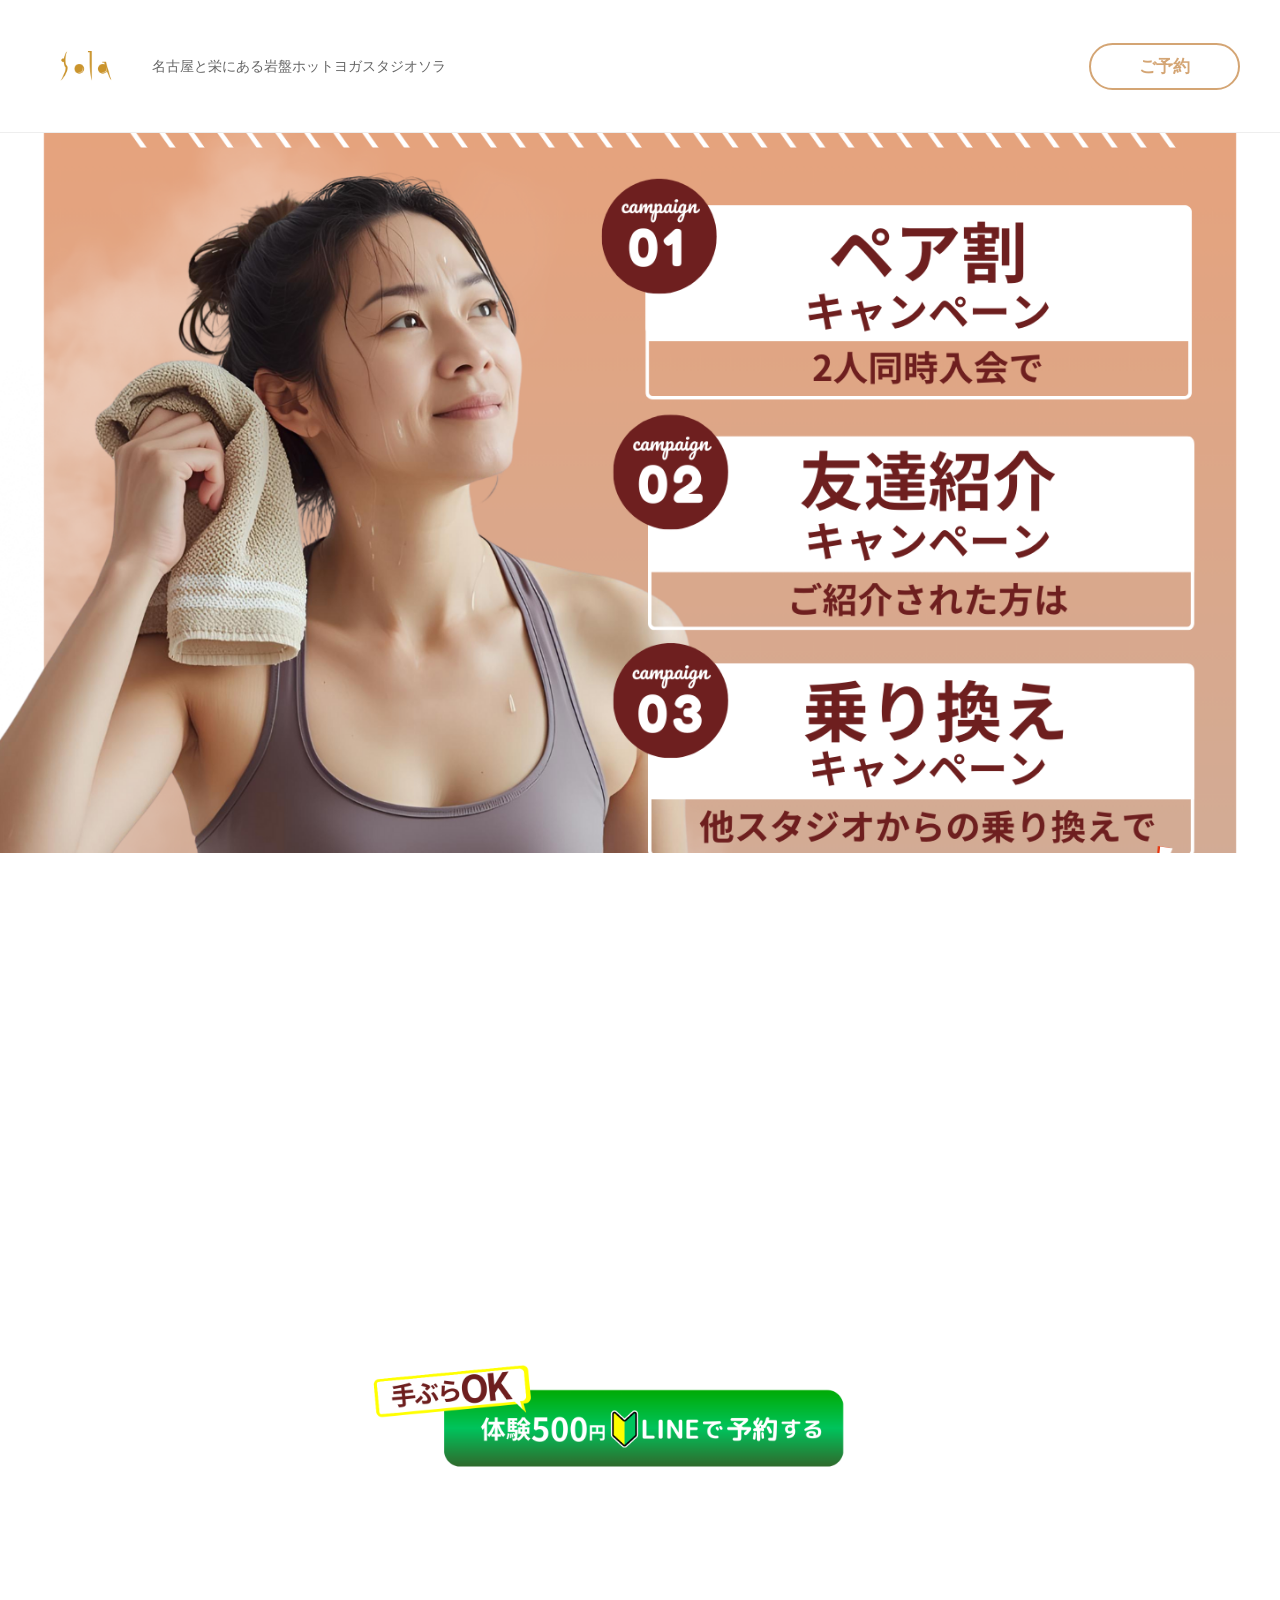
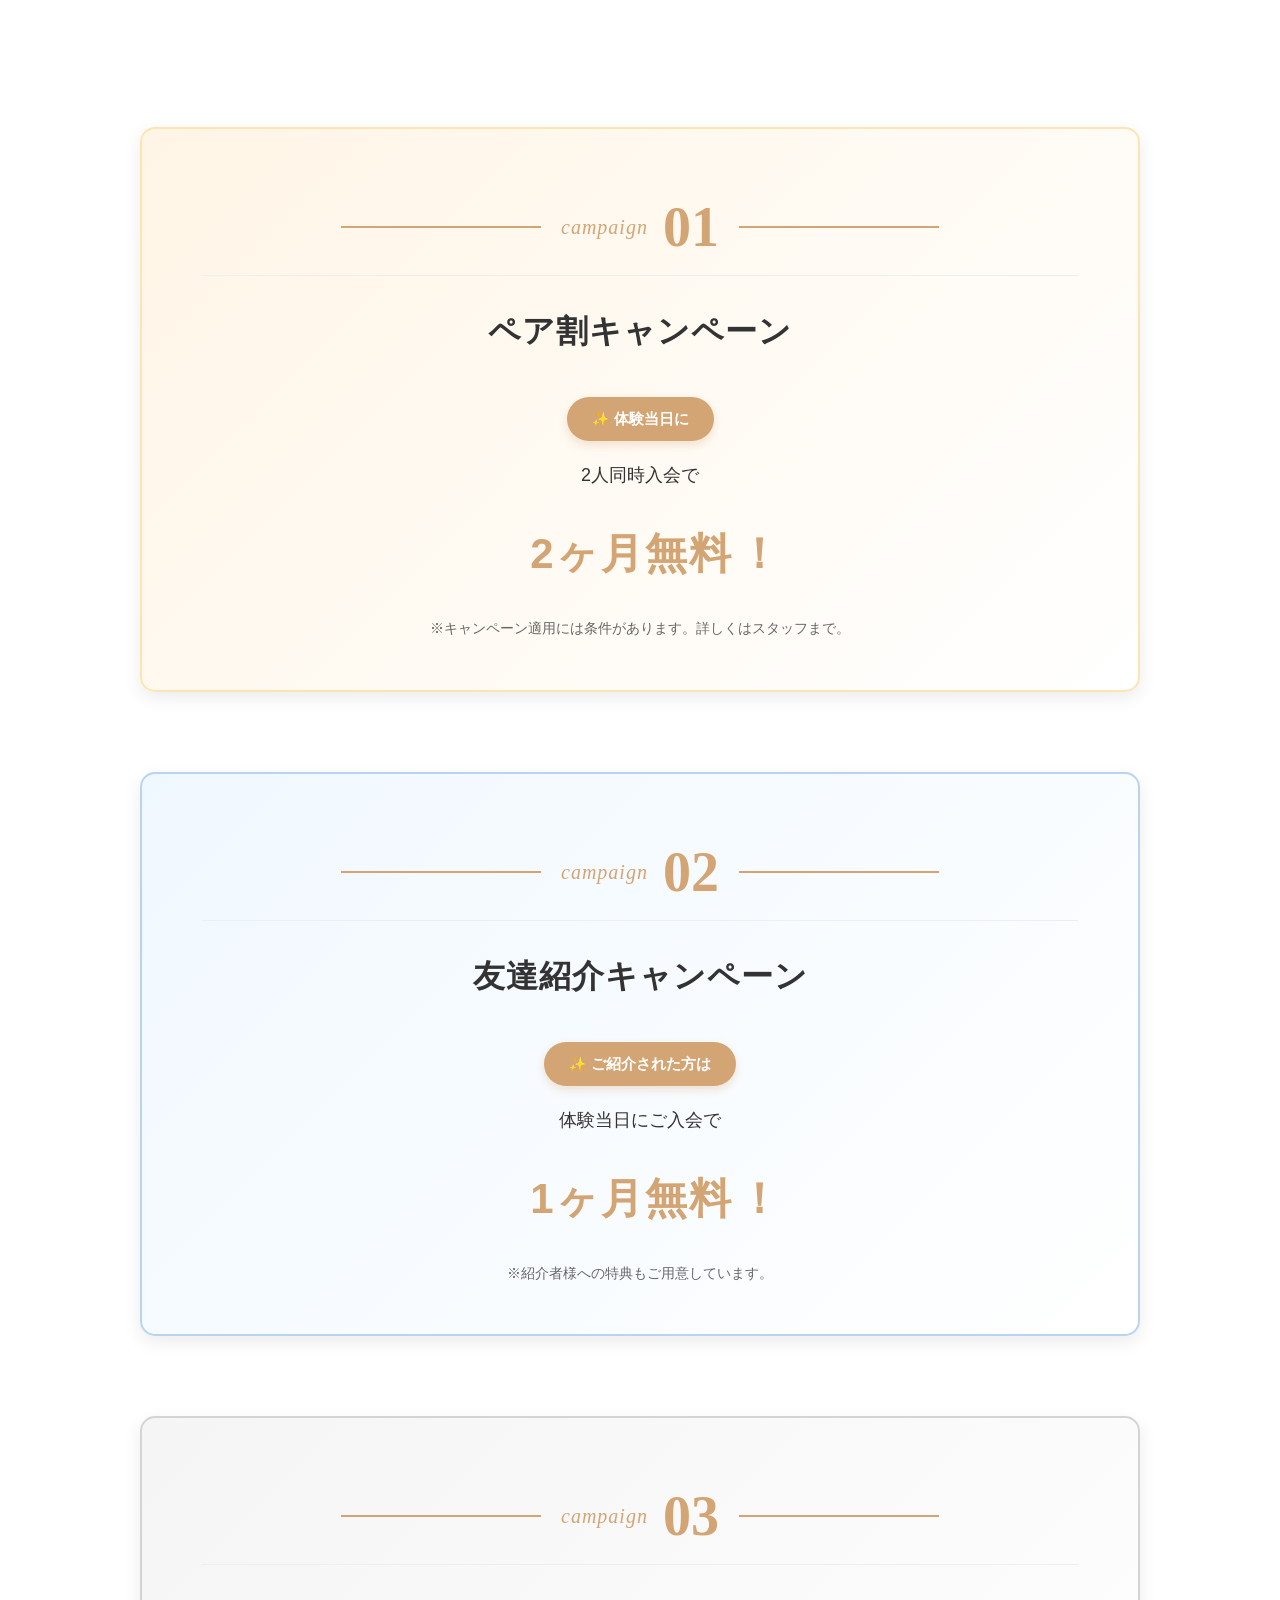
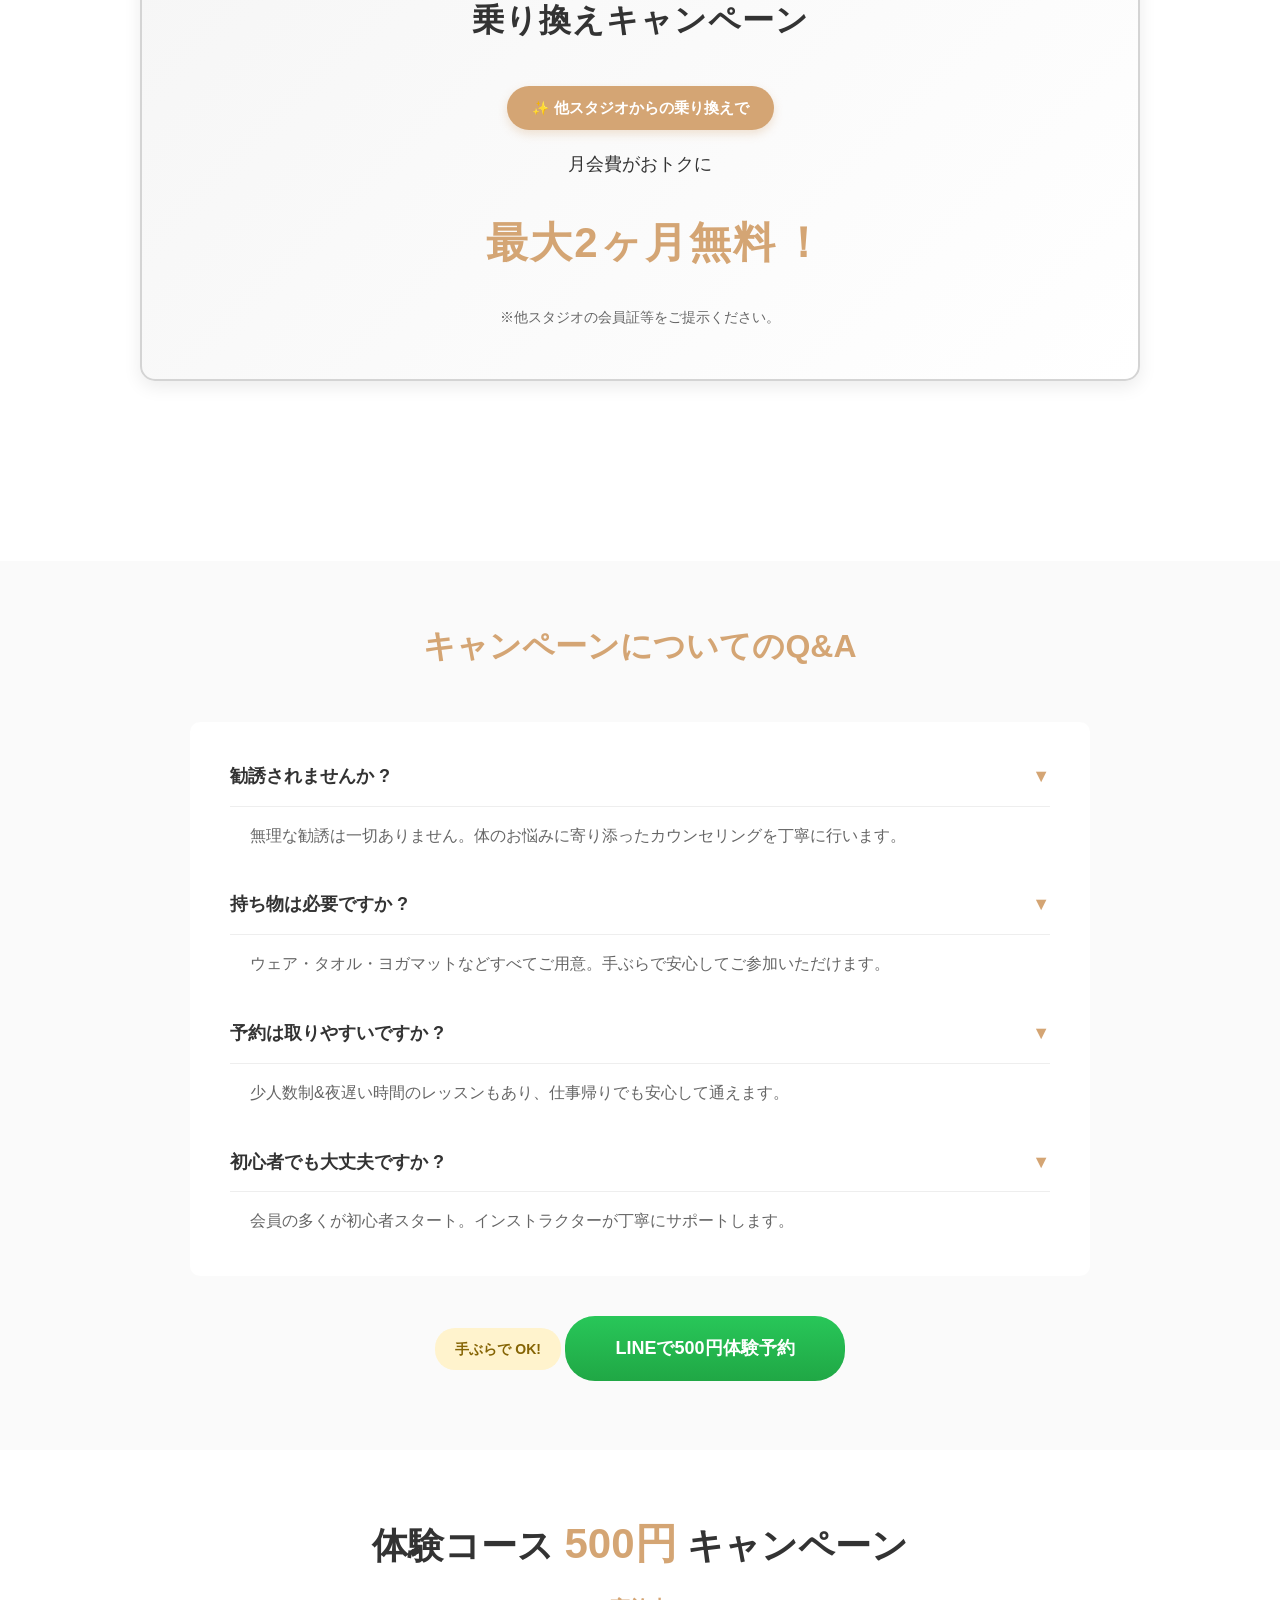
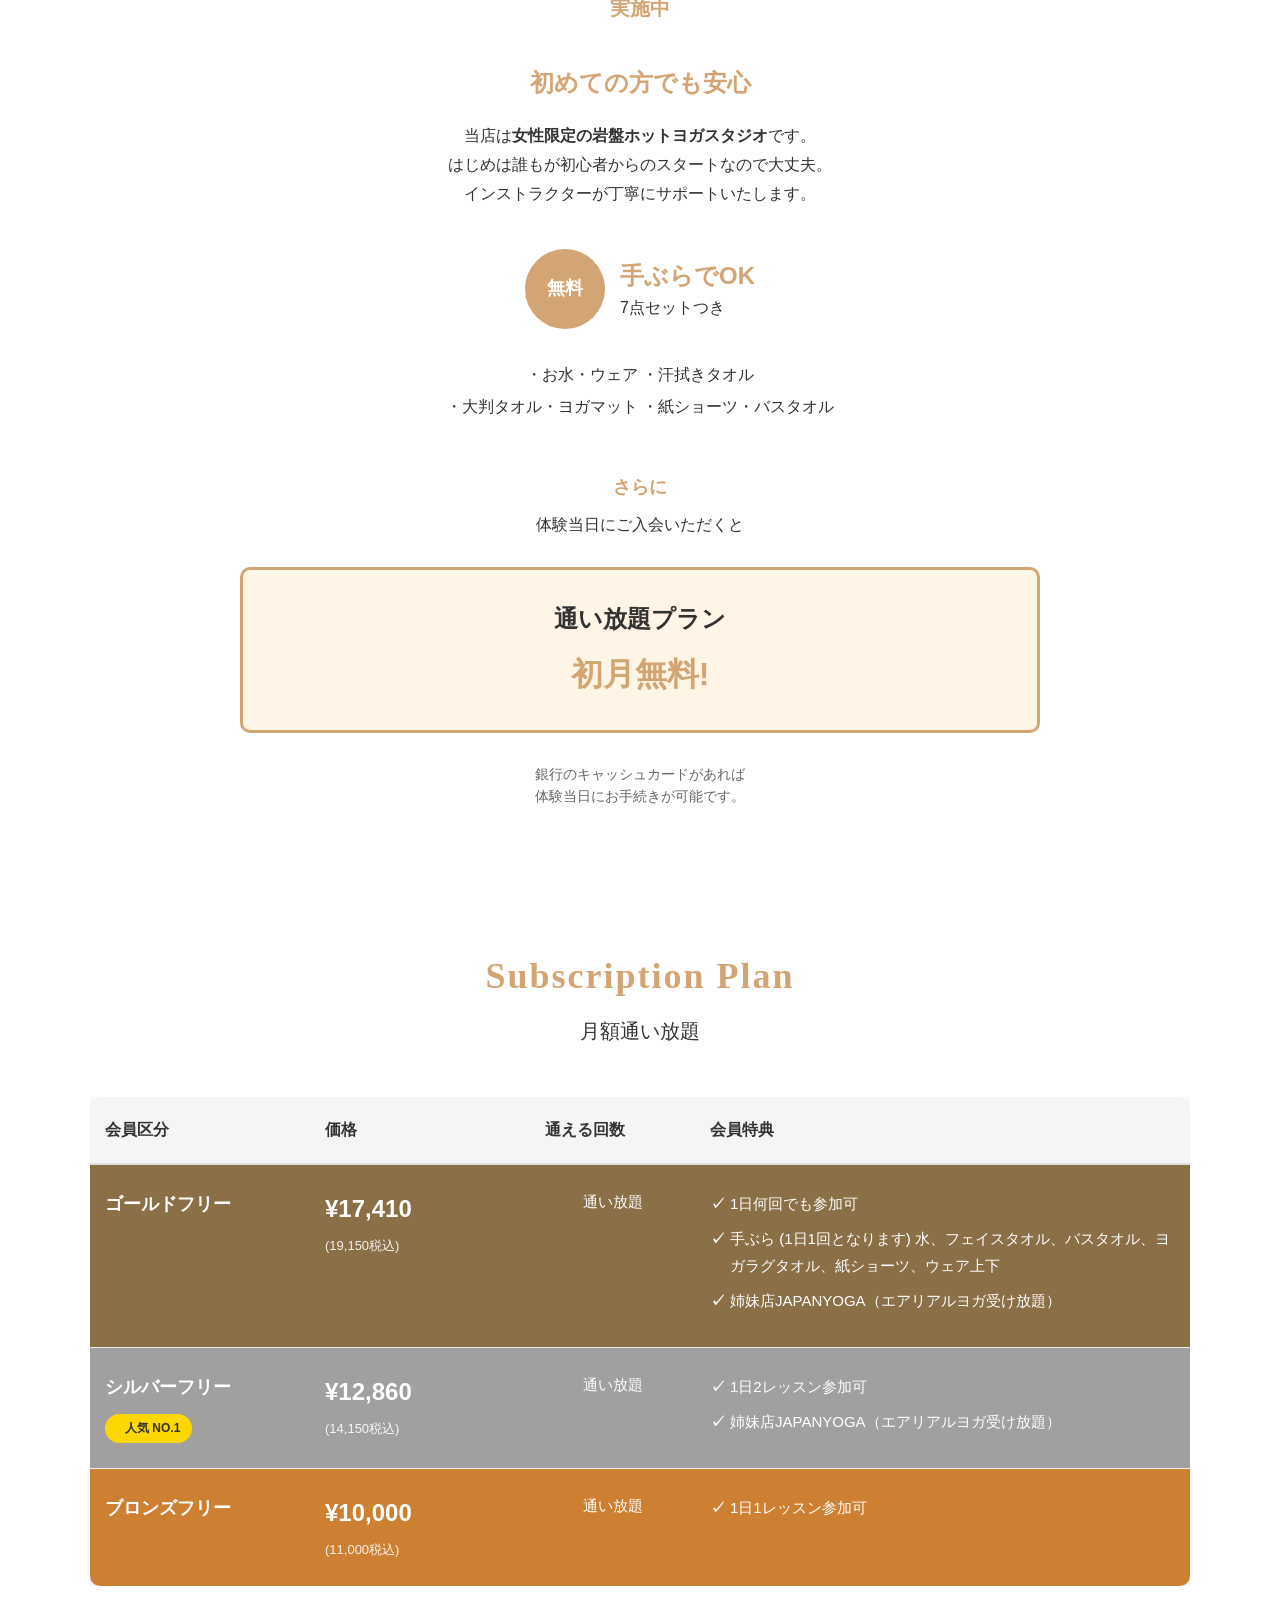
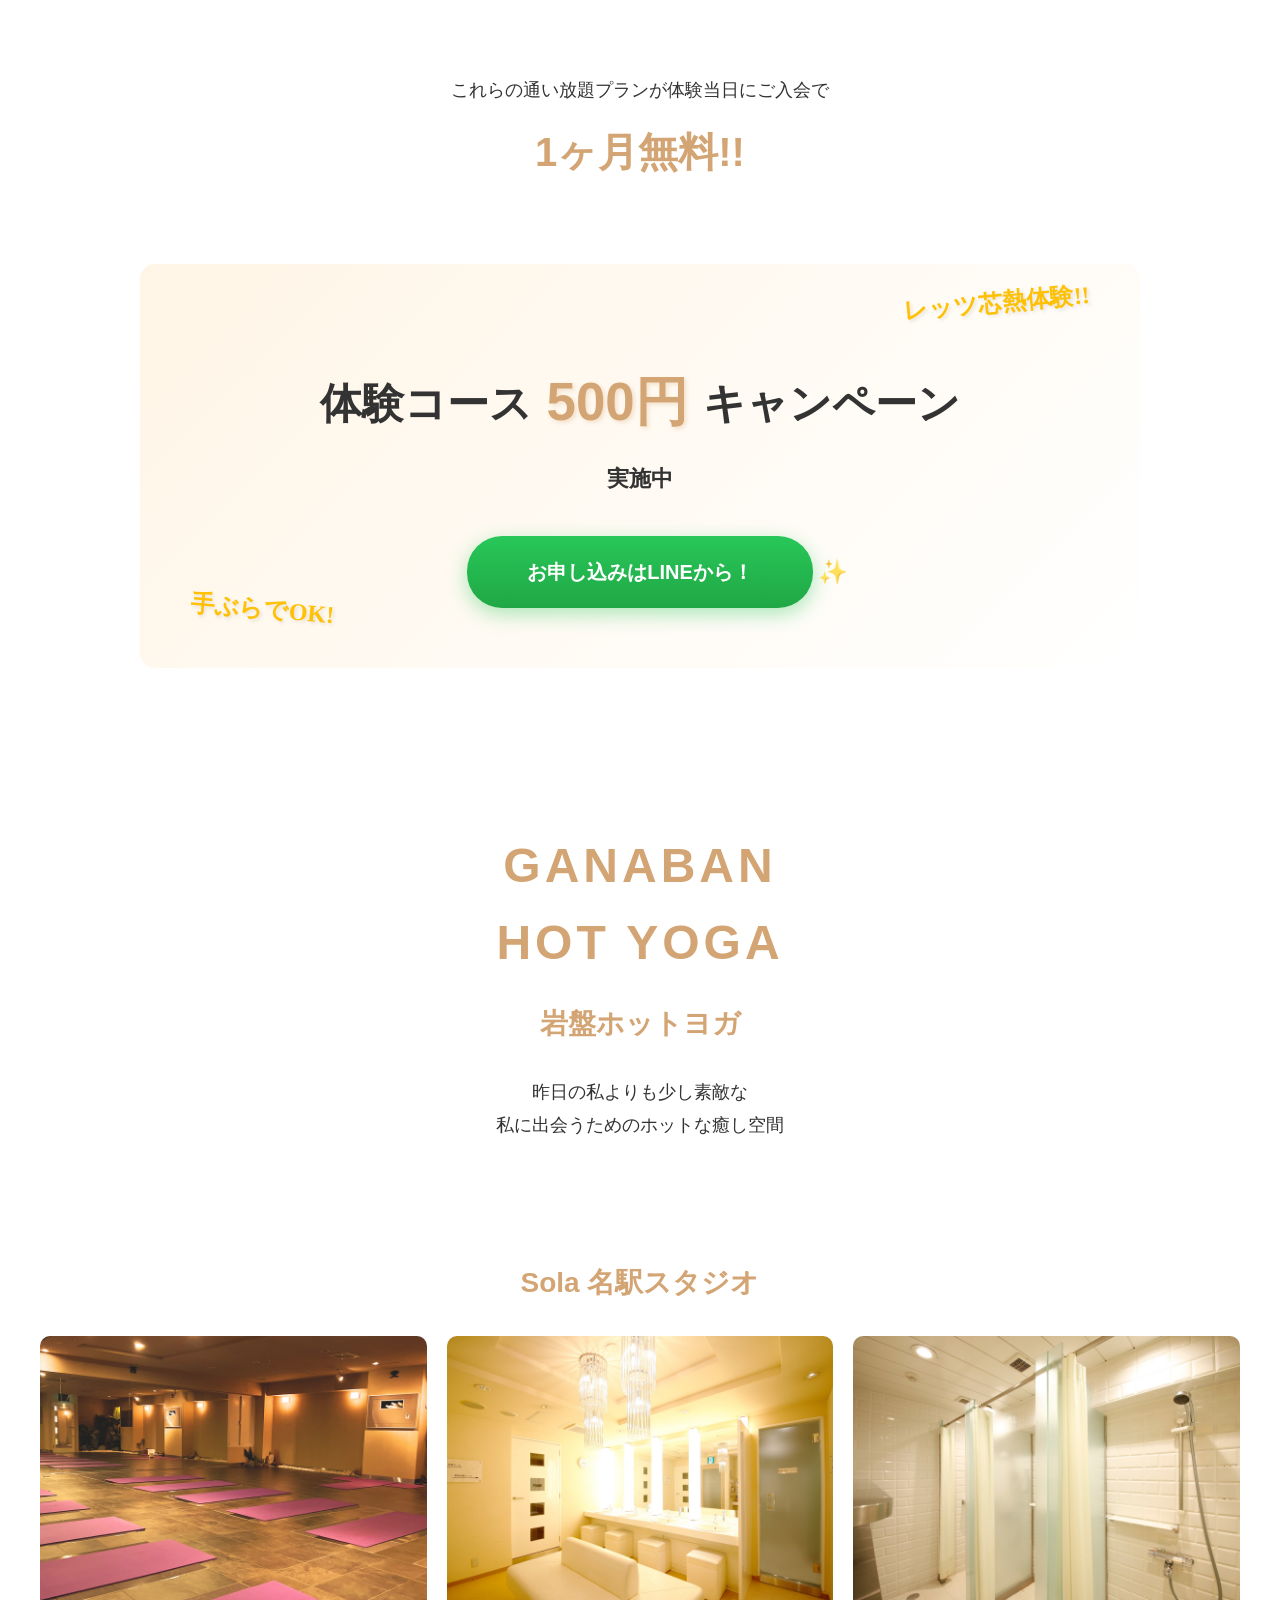
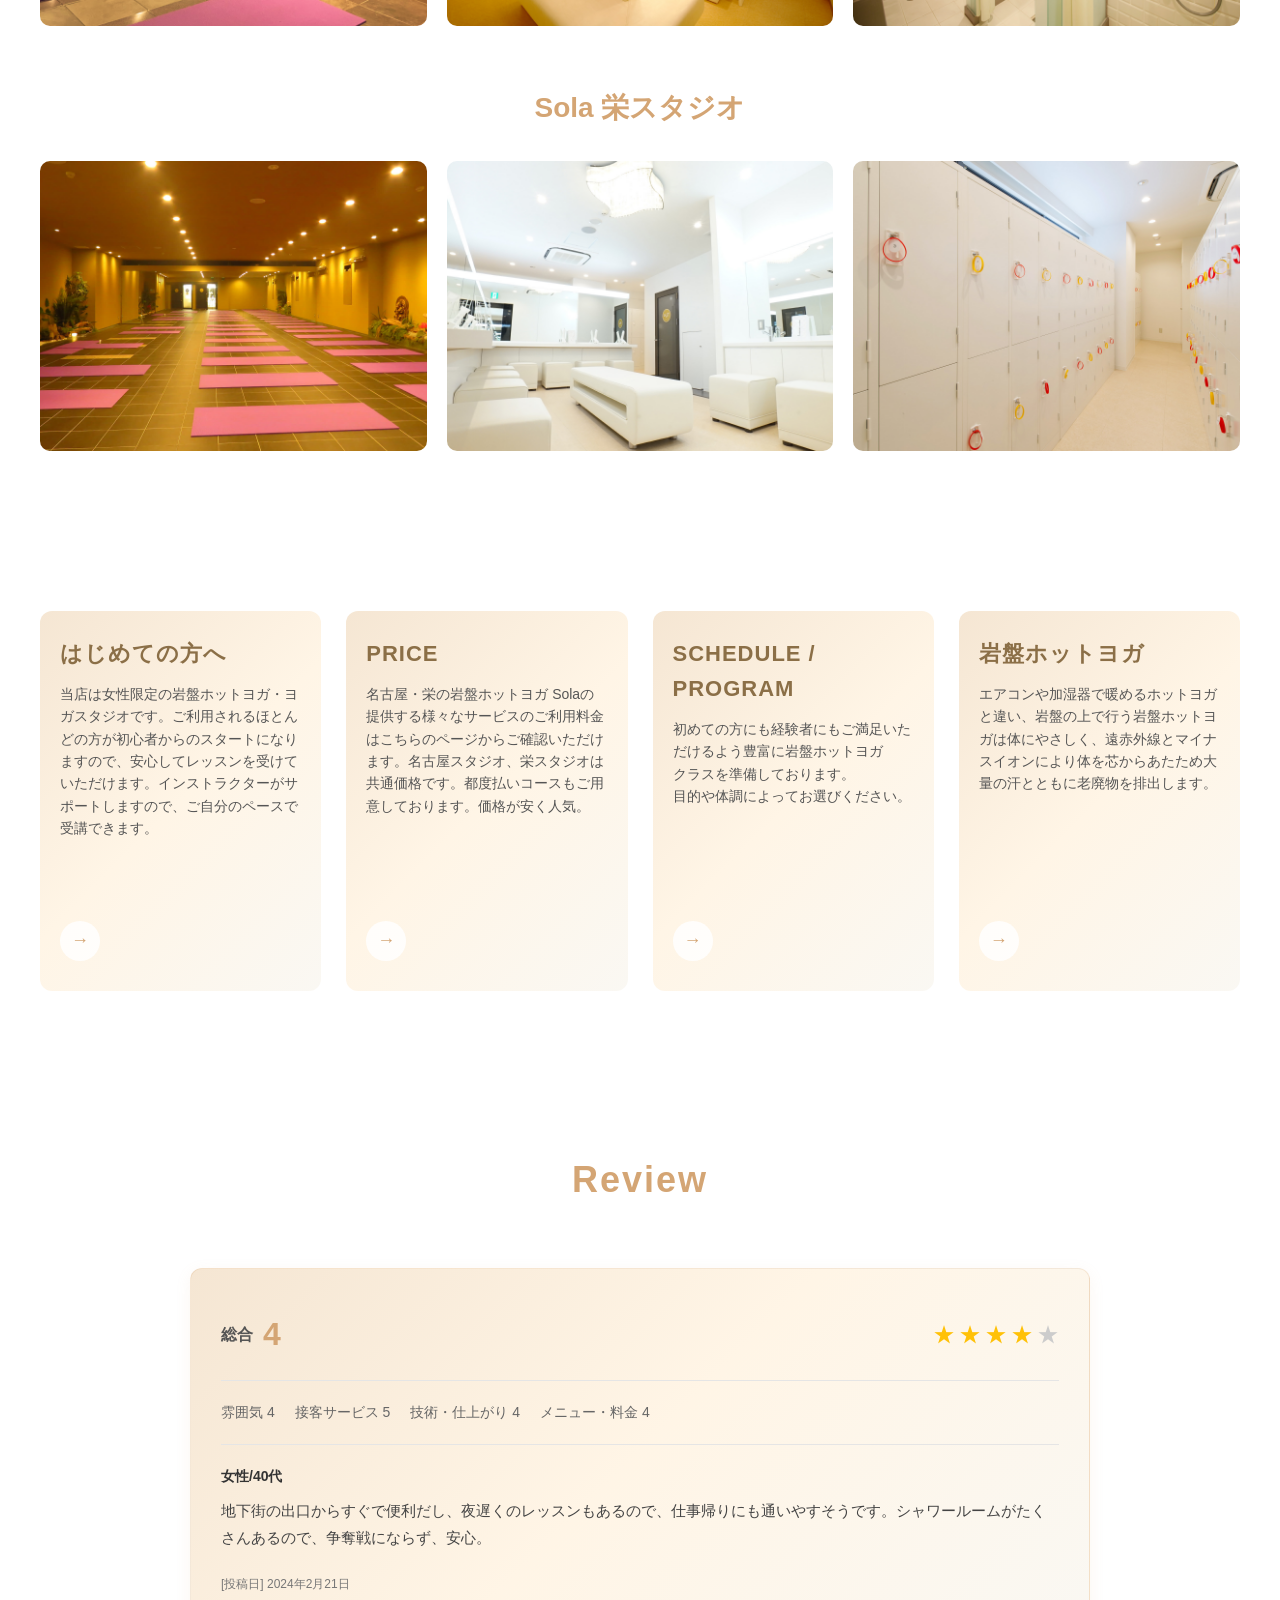
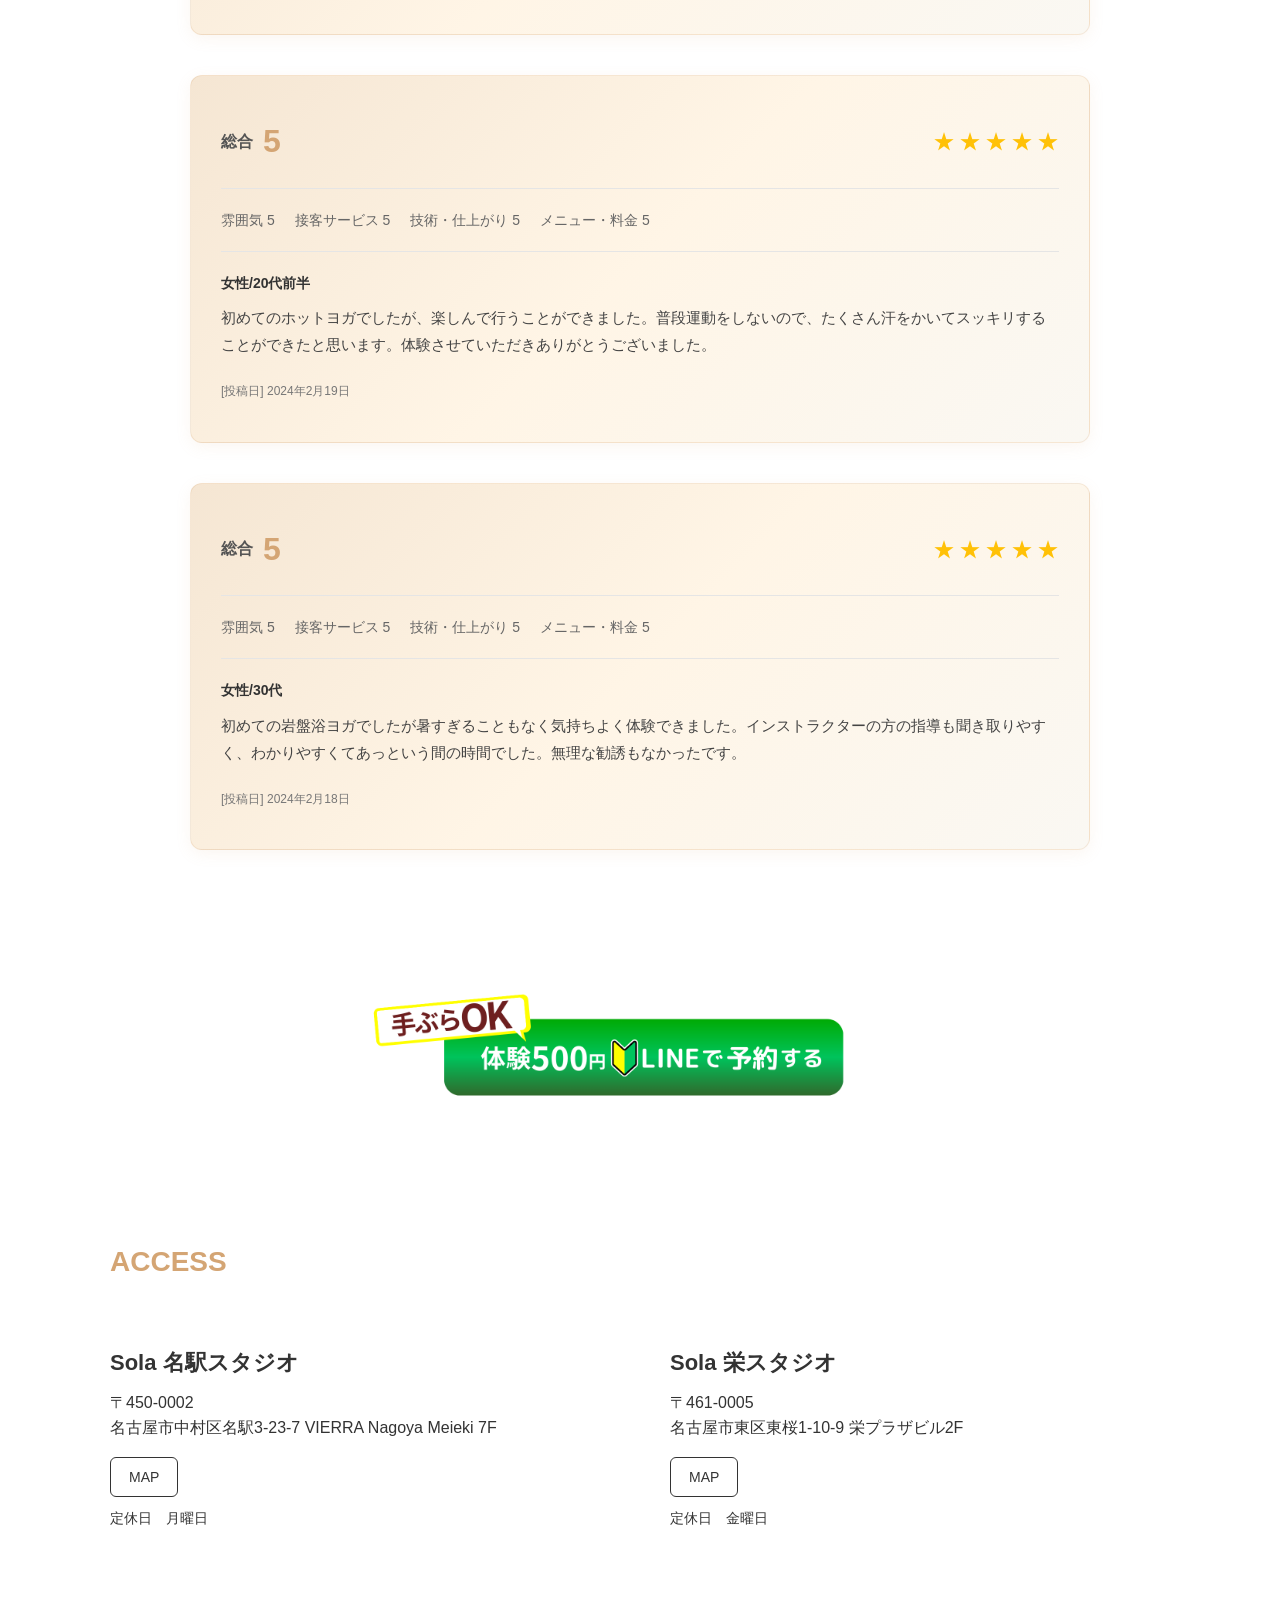
==== index.html @ a2ab8105 "Rename index.HTML to index.html" ====
<!DOCTYPE html>
<html lang="ja">
<head>
    <meta charset="UTF-8">
    <meta name="viewport" content="width=device-width, initial-scale=1.0">
    <title>［体験レッスン500円］名古屋・栄の女性専用岩盤ホットヨガスタジオSola｜都度払い可</title>
    <link rel="stylesheet" href="style.css">

    <!-- ヘッダー -->
    <header>
        <div class="header-left">
            <div class="logo">
                <img src="logo.png" alt="sola">
            </div>
            <div class="header-description">名古屋と栄にある<br class="sp-only">岩盤ホットヨガスタジオソラ</div>
        </div>
        <button class="menu-button" type="button">MENU</button>
        <button class="reservation-button" type="button">ご予約</button>
    </header>

    <main>
    <!-- ① FVセクション -->
    <section id="fv" class="fv">
        <div class="fv-bg"></div>
        <div class="fv-content"></div>
        <!-- FV直下CTA -->
        <div class="fv-cta">
            <a href="https://page.line.me/yvw5386a?openQrModal=true">
                <img src="cta-line-500yen.png" alt="LINEで予約する" class="fv-cta-image">
            </a>
        </div>
    </section>

<!-- ② 3大キャンペーンセクション -->
<section id="campaigns">
    <h2 class="campaign-section-title"></h2>

    <!-- 01 ペア割 -->
    <article class="campaign-item campaign-01">
        <header class="campaign-header">
            <span class="campaign-label">campaign</span>
            <span class="campaign-number">01</span>
        </header>

        <h3 class="campaign-title">ペア割キャンペーン</h3>

        <div class="campaign-content">
            <div class="campaign-badge">
                <span class="badge-text">体験当日に</span>
            </div>
            <p class="campaign-condition">2人同時入会で</p>
            <p class="campaign-benefit">
                2ヶ月無料<span class="exclamation">！</span>
            </p>
            <p class="campaign-note">
                ※キャンペーン適用には条件があります。詳しくはスタッフまで。
            </p>
        </div>
    </article>

    <!-- 02 友達紹介 -->
    <article class="campaign-item campaign-02">
        <header class="campaign-header">
            <span class="campaign-label">campaign</span>
            <span class="campaign-number">02</span>
        </header>

        <h3 class="campaign-title">友達紹介キャンペーン</h3>

        <div class="campaign-content">
            <div class="campaign-badge">
                <span class="badge-text">ご紹介された方は</span>
            </div>
            <p class="campaign-condition">体験当日にご入会で</p>
            <p class="campaign-benefit">
                1ヶ月無料<span class="exclamation">！</span>
            </p>
            <p class="campaign-note">
                ※紹介者様への特典もご用意しています。
            </p>
        </div>
    </article>

    <!-- 03 乗り換え -->
    <article class="campaign-item campaign-03">
        <header class="campaign-header">
            <span class="campaign-label">campaign</span>
            <span class="campaign-number">03</span>
        </header>

        <h3 class="campaign-title">乗り換えキャンペーン</h3>

        <div class="campaign-content">
            <div class="campaign-badge">
                <span class="badge-text">他スタジオからの乗り換えで</span>
            </div>
            <p class="campaign-condition">月会費がおトクに</p>
            <p class="campaign-benefit">
                最大2ヶ月無料<span class="exclamation">！</span>
            </p>
            <p class="campaign-note">
                ※他スタジオの会員証等をご提示ください。
            </p>
        </div>
    </article>
</section>

    <!-- ④ Q&Aセクション -->
    <section id="faq" class="qa-section">
        <!-- セクションタイトル -->
        <h2 class="qa-title">キャンペーンについてのQ&A</h2>
        
        <!-- Q&Aリスト -->
        <dl class="qa-list">
            <!-- Q&A項目1: 勧誘について -->
            <dt class="qa-question">
                <span class="qa-question-text">勧誘されませんか&nbsp;?</span>
                <span class="qa-icon">
                    <span class="qa-arrow">▼</span>
                </span>
            </dt>
            <dd class="qa-answer">
                無理な勧誘は一切ありません。体のお悩みに寄り添ったカウンセリングを丁寧に行います。
            </dd>
            
            <!-- Q&A項目2: 持ち物について -->
            <dt class="qa-question">
                <span class="qa-question-text">持ち物は必要ですか&nbsp;?</span>
                <span class="qa-icon">
                    <span class="qa-arrow">▼</span>
                </span>
            </dt>
            <dd class="qa-answer">
                ウェア・タオル・ヨガマットなどすべてご用意。手ぶらで安心してご参加いただけます。
            </dd>
            
            <!-- Q&A項目3: 予約について -->
            <dt class="qa-question">
                <span class="qa-question-text">予約は取りやすいですか&nbsp;?</span>
                <span class="qa-icon">
                    <span class="qa-arrow">▼</span>
                </span>
            </dt>
            <dd class="qa-answer">
                少人数制&夜遅い時間のレッスンもあり、仕事帰りでも安心して通えます。
            </dd>
            
            <!-- Q&A項目4: 初心者について -->
            <dt class="qa-question">
                <span class="qa-question-text">初心者でも大丈夫ですか&nbsp;?</span>
                <span class="qa-icon">
                    <span class="qa-arrow">▼</span>
                </span>
            </dt>
            <dd class="qa-answer">
                会員の多くが初心者スタート。インストラクターが丁寧にサポートします。
            </dd>
        </dl>
        
        <!-- CTAセクション -->
        <div class="qa-cta">
            <div class="qa-cta-badge">
                <span class="qa-badge-text">手ぶらで OK!</span>
            </div>
            
            <a href="https://page.line.me/yvw5386a?openQrModal=true" class="qa-cta-button qa-line-button qa-large">
                LINEで500円<br class="sp-only">体験予約
            </a>
        </div>
    </section>

    <!-- ⑤ 体験セクション -->
    <section id="trial" class="trial-section">
        <!-- キャンペーンヘッダー -->
        <div class="trial-header">
            <h2 class="trial-title">
                <span class="trial-title-main line-main">体験コース</span>
                <span class="trial-title-price line-price">500円</span>
                <span class="trial-title-campaign line-sub">キャンペーン</span>
            </h2>
            <p class="trial-campaign-status">実施中</p>
        </div>
        
        <!-- 初心者向け説明 -->
        <div class="trial-intro">
            <h3 class="trial-intro-title">初めての方でも安心</h3>
            <p class="trial-intro-text">
                当店は<strong>女性限定の岩盤ホットヨガスタジオ</strong>です。<br>
                はじめは誰もが初心者からのスタートなので大丈夫。<br>
                インストラクターが丁寧にサポートいたします。
            </p>
        </div>
        
        <!-- 手ぶらでOKセクション -->
        <div class="trial-hands-free-section">
            <div class="trial-hands-free-badge">
                <span class="trial-badge-circle">無料</span>
                <div class="trial-badge-text-group">
                    <span class="trial-badge-main-text">手ぶらでOK</span>
                    <span class="trial-badge-sub-text">7点セットつき</span>
                </div>
            </div>
            
            <!-- アイコン表示 -->
            <div class="trial-service-icons">
                <div class="trial-icon-item">
                    <!-- 水ボトルアイコン -->
                </div>
                <div class="trial-icon-item">
                    <!-- ウェアアイコン -->
                </div>
                <div class="trial-icon-item">
                    <!-- タオルアイコン -->
                </div>
                <div class="trial-icon-item">
                    <!-- ヨガマットアイコン -->
                </div>
                <div class="trial-icon-item">
                    <!-- タオルスタックアイコン -->
                </div>
            </div>
            
            <!-- 提供アイテムリスト -->
            <ul class="trial-service-items-list">
                <li>・お水・ウェア ・汗拭きタオル</li>
                <li>・大判タオル・ヨガマット ・紙ショーツ・バスタオル</li>
            </ul>
        </div>
        
        <!-- 追加特典セクション -->
        <div class="trial-additional-benefit">
            <p class="trial-benefit-intro">さらに</p>
            <p class="trial-benefit-condition">体験当日にご入会いただくと</p>
            
            <!-- 特典ボックス -->
            <div class="trial-benefit-box">
                <p class="trial-benefit-plan">通い放題プラン</p>
                <p class="trial-benefit-free">初月無料<span class="trial-exclamation">!</span></p>
            </div>
            
            <p class="trial-benefit-note">
                銀行のキャッシュカードがあれば<br>
                体験当日にお手続きが可能です。
            </p>
        </div>
    </section>

    <!-- ⑥ 料金表セクション -->
    <section id="pricing" class="price-section">
        <!-- セクションタイトル -->
        <div class="price-header">
            <h2 class="price-title">Subscription Plan</h2>
            <p class="price-subtitle">月額通い放題</p>
        </div>
        
        <!-- 料金表 -->
        <div class="price-table-wrapper">
            <table class="price-table">
                <!-- テーブルヘッダー -->
                <thead>
                    <tr>
                        <th>会員区分</th>
                        <th>価格</th>
                        <th>通える回数</th>
                        <th>会員特典</th>
                    </tr>
                </thead>
                
                <!-- テーブルボディ -->
                <tbody>
                    <!-- ゴールドフリープラン -->
                    <tr class="price-plan-row price-plan-gold">
                        <td class="price-plan-name">
                            <span class="price-plan-label">ゴールドフリー</span>
                        </td>
                        <td class="price-plan-price">
                            <span class="price-amount">¥17,410</span>
                            <span class="price-tax">(19,150税込)</span>
                        </td>
                        <td class="price-plan-visits">通い放題</td>
                        <td class="price-plan-benefits">
                            <ul class="price-benefits-list">
                                <li>1日何回でも参加可</li>
                                <li>手ぶら (1日1回となります) 水、フェイスタオル、バスタオル、ヨガラグタオル、紙ショーツ、ウェア上下</li>
                                <li>姉妹店JAPANYOGA（エアリアルヨガ受け放題）</li>
                            </ul>
                        </td>
                    </tr>
                    
                    <!-- シルバーフリープラン -->
                    <tr class="price-plan-row price-plan-silver">
                        <td class="price-plan-name">
                            <div class="price-plan-name-row">
                                <span class="price-plan-label">シルバーフリー</span>
                                <div class="price-popular-badge">
                                    <span class="price-badge-icon" aria-hidden="true"></span>
                                    <span class="price-badge-text">人気 NO.1</span>
                                </div>
                            </div>
                        </td>
                        <td class="price-plan-price">
                            <span class="price-amount">¥12,860</span>
                            <span class="price-tax">(14,150税込)</span>
                        </td>
                        <td class="price-plan-visits">通い放題</td>
                        <td class="price-plan-benefits">
                            <ul class="price-benefits-list">
                                <li>1日2レッスン参加可</li>
                                <li>姉妹店JAPANYOGA（エアリアルヨガ受け放題）</li>
                            </ul>
                        </td>
                    </tr>
                    
                    <!-- ブロンズフリープラン -->
                    <tr class="price-plan-row price-plan-bronze">
                        <td class="price-plan-name">
                            <span class="price-plan-label">ブロンズフリー</span>
                        </td>
                        <td class="price-plan-price">
                            <span class="price-amount">¥10,000</span>
                            <span class="price-tax">(11,000税込)</span>
                        </td>
                        <td class="price-plan-visits">通い放題</td>
                        <td class="price-plan-benefits">
                            <ul class="price-benefits-list">
                                <li>1日1レッスン参加可</li>
                            </ul>
                        </td>
                    </tr>
                </tbody>
            </table>
        </div>
        
        <!-- SP用料金カード（スマホのみ表示） -->
        <div class="price-card-list">
            <!-- ゴールドフリープラン -->
            <div class="price-card price-card-gold">
                <div class="price-card-header">
                    <h3 class="price-card-name">ゴールドフリー</h3>
                </div>
                <div class="price-card-body">
                    <div class="price-card-price">
                        <span class="price-card-amount">¥17,410</span>
                        <span class="price-card-tax">(19,150税込)</span>
                    </div>
                    <div class="price-card-visits">通い放題</div>
                    <div class="price-card-benefits">
                        <ul class="price-card-benefits-list">
                            <li>1日何回でも参加可</li>
                            <li>手ぶら (1日1回となります) 水、フェイスタオル、バスタオル、ヨガラグタオル、紙ショーツ、ウェア上下</li>
                            <li>姉妹店JAPANYOGA（エアリアルヨガ受け放題）</li>
                        </ul>
                    </div>
                </div>
            </div>
            
            <!-- シルバーフリープラン -->
            <div class="price-card price-card-silver">
                <div class="price-card-header">
                    <h3 class="price-card-name">
                        <span>シルバーフリー</span>
                        <span class="price-card-badge">人気 NO.1</span>
                    </h3>
                </div>
                <div class="price-card-body">
                    <div class="price-card-price">
                        <span class="price-card-amount">¥12,860</span>
                        <span class="price-card-tax">(14,150税込)</span>
                    </div>
                    <div class="price-card-visits">通い放題</div>
                    <div class="price-card-benefits">
                        <ul class="price-card-benefits-list">
                            <li>1日2レッスン参加可</li>
                            <li>姉妹店JAPANYOGA（エアリアルヨガ受け放題）</li>
                        </ul>
                    </div>
                </div>
            </div>
            
            <!-- ブロンズフリープラン -->
            <div class="price-card price-card-bronze">
                <div class="price-card-header">
                    <h3 class="price-card-name">ブロンズフリー</h3>
                </div>
                <div class="price-card-body">
                    <div class="price-card-price">
                        <span class="price-card-amount">¥10,000</span>
                        <span class="price-card-tax">(11,000税込)</span>
                    </div>
                    <div class="price-card-visits">通い放題</div>
                    <div class="price-card-benefits">
                        <ul class="price-card-benefits-list">
                            <li>1日1レッスン参加可</li>
                        </ul>
                    </div>
                </div>
            </div>
        </div>
        
        <!-- キャンペーン特典ボックス -->
        <div class="price-campaign-benefit-box">
            <p class="price-benefit-condition">
                これらの通い放題プランが体験当日にご入会で
            </p>
            <h3 class="price-benefit-title">1ヶ月無料<span class="price-exclamation">!!</span></h3>
        </div>
        
        <!-- 体験キャンペーン情報 -->
        <div class="price-trial-campaign-box">
            <div class="price-campaign-decorative-text price-decorative-top">
                <span class="price-handwriting">レッツ芯熱体験!!</span>
            </div>
            
            <h2 class="price-campaign-main-title">
                <span class="price-title-text line-main">体験コース</span>
                <span class="price-title-price-gold line-price">500円</span>
                <span class="price-title-text line-sub">キャンペーン</span>
            </h2>
            
            <p class="price-campaign-status">実施中</p>
            
            <div class="price-campaign-decorative-text price-decorative-bottom">
                <span class="price-handwriting">手ぶらでOK!</span>
            </div>
            
            <!-- CTAボタン -->
            <div class="price-cta">
                <a href="https://page.line.me/yvw5386a?openQrModal=true" class="price-cta-button price-line-cta-button">
                    お申し込みは<br class="sp-only">LINEから！
                </a>
            </div>
        </div>
    </section>

    <!-- ⑦ スタジオ紹介セクション -->
    <section id="studio" class="studio-section">
        <!-- メインビジュアルエリア -->
        <div class="studio-hero">
            <!-- 上部テキストコンテンツ -->
            <div class="studio-hero-text">
                <h2 class="studio-main-title">
                    <span class="studio-title-line-1">GANABAN</span>
                    <span class="studio-title-line-2">HOT YOGA</span>
                </h2>
                <h3 class="studio-subtitle">岩盤ホットヨガ</h3>
                <p class="studio-catchphrase">
                    昨日の私よりも少し素敵な<br>
                    私に出会うためのホットな癒し空間
                </p>
            </div>
        </div>
        
        <!-- スタジオ写真セクション -->
        <div class="studio-photos">
            <!-- Sola 名駅スタジオ -->
            <div class="studio-photo-group">
                <h3 class="studio-photo-title">Sola 名駅スタジオ</h3>
                <div class="studio-photo-grid">
                    <img src="studio-meieki-main-floor.jpg" alt="名駅スタジオ メインフロア" class="studio-photo">
                    <img src="studio-meieki-powder-room.jpg" alt="名駅スタジオ パウダールーム" class="studio-photo">
                    <img src="studio-meieki-shower-room.jpg" alt="名駅スタジオ シャワールーム" class="studio-photo">
                </div>
            </div>
            
            <!-- Sola 栄スタジオ -->
            <div class="studio-photo-group">
                <h3 class="studio-photo-title">Sola 栄スタジオ</h3>
                <div class="studio-photo-grid">
                    <img src="studio-sakae-main-floor.jpg" alt="栄スタジオ メインフロア" class="studio-photo">
                    <img src="studio-sakae-powder-room.jpg" alt="栄スタジオ パウダールーム" class="studio-photo">
                    <img src="studio-sakae-locker-room.jpg" alt="栄スタジオ ロッカールーム" class="studio-photo">
                </div>
            </div>
        </div>
    </section>

    <!-- ⑧ 4カラムセクション -->
    <section id="info-section" class="info-section">
        <div class="info-grid">
            <!-- カラム1: はじめての方へ -->
            <article class="info-card info-card-1">
                <a href="https://relaxation-sola.co.jp/biginners_info/" class="info-card-link">
                    <div class="info-card-image">
                        <img src="https://placehold.co/500x700" alt="木のポーズをしている女性" class="info-card-bg-image">
                    </div>
                    <div class="info-card-overlay">
                        <h3 class="info-card-title">はじめての方へ</h3>
                        <p class="info-card-text">
                            当店は女性限定の岩盤ホットヨガ・ヨガスタジオです。ご利用されるほとんどの方が初心者からのスタートになりますので、安心してレッスンを受けていただけます。インストラクターがサポートしますので、ご自分のペースで受講できます。
                        </p>
                        <div class="info-card-nav">
                            <span class="info-nav-arrow">→</span>
                        </div>
                    </div>
                </a>
            </article>
            
            <!-- カラム2: PRICE -->
            <article class="info-card info-card-2">
                <a href="https://relaxation-sola.co.jp/price/" class="info-card-link">
                    <div class="info-card-image">
                        <img src="https://placehold.co/500x700" alt="ヨガのポーズをしている複数の人" class="info-card-bg-image">
                    </div>
                    <div class="info-card-overlay">
                        <h3 class="info-card-title">PRICE</h3>
                        <p class="info-card-text">
                            名古屋・栄の岩盤ホットヨガ Solaの提供する様々なサービスのご利用料金はこちらのページからご確認いただけます。名古屋スタジオ、栄スタジオは共通価格です。都度払いコースもご用意しております。価格が安く人気。
                        </p>
                        <div class="info-card-nav">
                            <span class="info-nav-arrow">→</span>
                        </div>
                    </div>
                </a>
            </article>
            
            <!-- カラム3: SCHEDULE / PROGRAM -->
            <article class="info-card info-card-3">
                <a href="https://relaxation-sola.co.jp/yoga_schedule/" class="info-card-link">
                    <div class="info-card-image">
                        <img src="https://placehold.co/500x700" alt="瞑想ポーズをしている人" class="info-card-bg-image">
                    </div>
                    <div class="info-card-overlay">
                        <h3 class="info-card-title">SCHEDULE / PROGRAM</h3>
                        <p class="info-card-text">
                            初めての方にも経験者にもご満足いただけるよう豊富に岩盤ホットヨガ<br>
                            クラスを準備しております。<br>
                            目的や体調によってお選びください。
                        </p>
                        <div class="info-card-nav">
                            <span class="info-nav-arrow">→</span>
                        </div>
                    </div>
                </a>
            </article>
            
            <!-- カラム4: 岩盤ホットヨガ -->
            <article class="info-card info-card-4">
                <a href="https://relaxation-sola.co.jp/biginners_info/#ganban" class="info-card-link">
                    <div class="info-card-image">
                        <img src="https://placehold.co/500x700" alt="岩盤ホットヨガスタジオの内部" class="info-card-bg-image">
                    </div>
                    <div class="info-card-overlay">
                        <h3 class="info-card-title">岩盤ホットヨガ</h3>
                        <p class="info-card-text">
                            エアコンや加湿器で暖めるホットヨガと違い、岩盤の上で行う岩盤ホットヨガは体にやさしく、遠赤外線とマイナスイオンにより体を芯からあたため大量の汗とともに老廃物を排出します。
                        </p>
                        <div class="info-card-nav">
                            <span class="info-nav-arrow">→</span>
                        </div>
                    </div>
                </a>
            </article>
        </div>
    </section>

    <!-- ⑨ レビューセクション -->
    <section id="reviews" class="review-section">
        <!-- セクションタイトル -->
        <h2 class="review-section-title">Review</h2>
        
        <!-- レビューリスト -->
        <div class="review-list">
            <!-- レビュー1 -->
            <article class="review-item">
                <div class="review-box">
                    <!-- 総合評価 -->
                    <div class="review-header">
                        <div class="review-overall-rating">
                            <span class="review-rating-label">総合</span>
                            <span class="review-rating-value">4</span>
                        </div>
                        <div class="review-star-rating" aria-label="4 out of 5 stars">
                            <span class="review-star review-star-filled">★</span>
                            <span class="review-star review-star-filled">★</span>
                            <span class="review-star review-star-filled">★</span>
                            <span class="review-star review-star-filled">★</span>
                            <span class="review-star review-star-outline">★</span>
                        </div>
                    </div>
                    
                    <div class="review-divider"></div>
                    
                    <!-- 詳細評価 -->
                    <div class="review-detail-ratings">
                        <span class="review-detail-item">雰囲気 4</span>
                        <span class="review-detail-item">接客サービス 5</span>
                        <span class="review-detail-item">技術・仕上がり 4</span>
                        <span class="review-detail-item">メニュー・料金 4</span>
                    </div>
                    
                    <div class="review-divider"></div>
                    
                    <!-- レビュアー情報 -->
                    <p class="review-reviewer">女性/40代</p>
                    
                    <!-- レビューテキスト -->
                    <p class="review-text">
                        地下街の出口からすぐで便利だし、夜遅くのレッスンもあるので、仕事帰りにも通いやすそうです。シャワールームがたくさんあるので、争奪戦にならず、安心。
                    </p>
                    
                    <!-- 投稿日 -->
                    <p class="review-date">[投稿日] 2024年2月21日</p>
                </div>
            </article>
            
            <!-- レビュー2 -->
            <article class="review-item">
                <div class="review-box">
                    <!-- 総合評価 -->
                    <div class="review-header">
                        <div class="review-overall-rating">
                            <span class="review-rating-label">総合</span>
                            <span class="review-rating-value">5</span>
                        </div>
                        <div class="review-star-rating" aria-label="5 out of 5 stars">
                            <span class="review-star review-star-filled">★</span>
                            <span class="review-star review-star-filled">★</span>
                            <span class="review-star review-star-filled">★</span>
                            <span class="review-star review-star-filled">★</span>
                            <span class="review-star review-star-filled">★</span>
                        </div>
                    </div>
                    
                    <div class="review-divider"></div>
                    
                    <!-- 詳細評価 -->
                    <div class="review-detail-ratings">
                        <span class="review-detail-item">雰囲気 5</span>
                        <span class="review-detail-item">接客サービス 5</span>
                        <span class="review-detail-item">技術・仕上がり 5</span>
                        <span class="review-detail-item">メニュー・料金 5</span>
                    </div>
                    
                    <div class="review-divider"></div>
                    
                    <!-- レビュアー情報 -->
                    <p class="review-reviewer">女性/20代前半</p>
                    
                    <!-- レビューテキスト -->
                    <p class="review-text">
                        初めてのホットヨガでしたが、楽しんで行うことができました。普段運動をしないので、たくさん汗をかいてスッキリすることができたと思います。体験させていただきありがとうございました。
                    </p>
                    
                    <!-- 投稿日 -->
                    <p class="review-date">[投稿日] 2024年2月19日</p>
                </div>
            </article>
            
            <!-- レビュー3 -->
            <article class="review-item">
                <div class="review-box">
                    <!-- 総合評価 -->
                    <div class="review-header">
                        <div class="review-overall-rating">
                            <span class="review-rating-label">総合</span>
                            <span class="review-rating-value">5</span>
                        </div>
                        <div class="review-star-rating" aria-label="5 out of 5 stars">
                            <span class="review-star review-star-filled">★</span>
                            <span class="review-star review-star-filled">★</span>
                            <span class="review-star review-star-filled">★</span>
                            <span class="review-star review-star-filled">★</span>
                            <span class="review-star review-star-filled">★</span>
                        </div>
                    </div>
                    
                    <div class="review-divider"></div>
                    
                    <!-- 詳細評価 -->
                    <div class="review-detail-ratings">
                        <span class="review-detail-item">雰囲気 5</span>
                        <span class="review-detail-item">接客サービス 5</span>
                        <span class="review-detail-item">技術・仕上がり 5</span>
                        <span class="review-detail-item">メニュー・料金 5</span>
                    </div>
                    
                    <div class="review-divider"></div>
                    
                    <!-- レビュアー情報 -->
                    <p class="review-reviewer">女性/30代</p>
                    
                    <!-- レビューテキスト -->
                    <p class="review-text">
                        初めての岩盤浴ヨガでしたが暑すぎることもなく気持ちよく体験できました。インストラクターの方の指導も聞き取りやすく、わかりやすくてあっという間の時間でした。無理な勧誘もなかったです。
                    </p>
                    
                    <!-- 投稿日 -->
                    <p class="review-date">[投稿日] 2024年2月18日</p>
                </div>
            </article>
        </div>
    </section>

    <!-- レビュー → ACCESS 間CTA（FV直下CTAの流用） -->
    <div class="between-sections-cta">
        <a href="https://page.line.me/yvw5386a?openQrModal=true">
            <img src="cta-line-500yen.png" alt="LINEで予約する" class="fv-cta-image">
        </a>
    </div>
    </main>

    <!-- ⑩ フッター（ACCESS）セクション -->
    <footer id="access" class="access-section">

    <h2 class="access-title">ACCESS</h2>

    <div class="access-wrapper">

        <!-- 名駅スタジオ -->
        <article class="access-card">
            <h3 class="access-studio-name">Sola 名駅スタジオ</h3>

            <p class="access-address">
                〒450-0002<br>
                名古屋市中村区名駅3-23-7 VIERRA Nagoya Meieki 7F
            </p>

            <a href="https://maps.app.goo.gl/vQdTceQQ7ZraeNiq8" class="access-map-btn">MAP</a>

            <p class="access-holiday">定休日　月曜日</p>

            <div class="access-map">
                <iframe
                    src=""
                    loading="lazy"
                    referrerpolicy="no-referrer-when-downgrade">
                </iframe>
            </div>
        </article>

        <!-- 栄スタジオ -->
        <article class="access-card">
            <h3 class="access-studio-name">Sola 栄スタジオ</h3>

            <p class="access-address">
                〒461-0005<br>
                名古屋市東区東桜1-10-9 栄プラザビル2F
            </p>

            <a href="https://maps.app.goo.gl/hkmxmpTBGSHAPi5G9" class="access-map-btn">MAP</a>

            <p class="access-holiday">定休日　金曜日</p>

            <div class="access-map">
                <iframe
                    src=""
                    loading="lazy"
                    referrerpolicy="no-referrer-when-downgrade">
                </iframe>
            </div>
        </article>

    </div>

</footer>


</body>
</html>
---- style.css ----
/* リセット & ベーススタイル */
* {
    margin: 0;
    padding: 0;
    box-sizing: border-box;
}

body {
    font-family: -apple-system, BlinkMacSystemFont, "Segoe UI", "Hiragino Kaku Gothic ProN", "Hiragino Sans", Meiryo, sans-serif;
    color: #333;
    line-height: 1.6;
    background-color: #fff;
    -webkit-text-size-adjust: 100%;
}

/* コンテナ */
.container {
    max-width: 1200px;
    margin: 0 auto;
    padding: 0 20px;
}

/* ヘッダー */
header {
    display: flex;
    justify-content: space-between;
    align-items: center;
    padding: 20px 40px;
    background-color: #fff;
    border-bottom: 1px solid #eee;
}

.header-left {
    display: flex;
    align-items: center;
    gap: 20px;
}

.logo {
    display: inline-flex;
    align-items: center;
    line-height: 1;
}

.logo img {
    display: block;
    height: 92px;
    width: auto;
}

.header-description {
    font-size: 14px;
    color: #666;
}

/* SPだけ改行 */
.sp-only {
    display: none;
}

.menu-button,
.reservation-button {
    padding: 10px 20px;
    border: 2px solid #d4a574;
    background-color: #fff;
    color: #d4a574;
    font-size: 14px;
    font-weight: bold;
    border-radius: 25px;
    cursor: pointer;
    transition: all 0.3s ease;
}

.menu-button:hover,
.reservation-button:hover {
    background-color: #d4a574;
    color: #fff;
}

/* FVセクション */
.fv {
    width: 100%;
    margin-left: 0;
    margin-right: 0;
    background-color: #fff;
    position: relative;
    overflow: hidden;
}

.fv-bg {
    width: 100%;
    background-image: url('fv-campaign-3promo.png');
    background-size: contain;
    background-position: center;
    background-repeat: no-repeat;
    background-color: #fff;
    aspect-ratio: 4 / 5;
}

.fv-content {
    position: relative;
    z-index: 1;
}

/* PC版：フルブリード化とアスペクト比を調整 */
@media (min-width: 769px) {
    .fv {
        width: 100vw;
        margin-left: calc(50% - 50vw);
    }
    
    .fv-bg {
        background-image: url('fv-campaign-3promo.png');
        background-size: cover;
        aspect-ratio: 16 / 9;
    }
    
    .fv-cta {
        width: 100vw;
        margin-left: calc(50% - 50vw);
    }
}

.fv-cta {
    width: 100%;
    text-align: center;
    padding: 0 20px 16px;
    padding-bottom: calc(16px + env(safe-area-inset-bottom));
    background-color: #fff;
    margin-top: clamp(24px, 5vw, 48px);
}

.fv-cta a {
    display: inline-block;
}

.fv-cta-image {
    max-width: 560px;
    width: 100%;
    height: auto;
    margin: 0 auto;
    display: block;
    transition: transform 0.25s ease, filter 0.25s ease;
}

/* 画像CTA hover（FV / レビュー下CTA） */
.fv-cta a:hover .fv-cta-image,
.between-sections-cta a:hover .fv-cta-image {
    transform: translateY(-3px) scale(1.02);
    filter: brightness(0.92) saturate(1.15) drop-shadow(0 10px 18px rgba(0, 0, 0, 0.18));
}

/* セクション間CTA（レビュー → ACCESS間） */
.between-sections-cta {
    background-color: #fff;
    padding: 0 20px 40px;
    text-align: center;
    margin-top: -400px;
}

.between-sections-cta a {
    display: inline-block;
}

/* FV装飾 */
.fv-steam {
    position: absolute;
    top: -150px;
    left: 50%;
    width: 200%;
    max-width: none;
    height: auto;
    transform: translateX(-50%);
    opacity: 0.4;
    filter: blur(10px);
    mix-blend-mode: screen;
    pointer-events: none;
    z-index: 1;
}

.fv-person {
    width: 115%;     /* ← ここ基準で調整 */
    height: auto;    /* ← 絶対これ。100%を消す */
    object-fit: contain;
    object-position: bottom left;
    transform: translateX(-5%);
    margin-bottom: 0;
}


/* 右カラム：テキストコンテンツ（40%） */
.fv-right {
    flex: 0 0 40%;
    display: flex;
    flex-direction: column;
    gap: 16px;
    padding-top: 20px;
    justify-content: flex-start;
}

.fv-title {
    font-size: 48px;
    font-weight: bold;
    color: #fff;
    margin-bottom: 15px;
    text-shadow: 2px 2px 10px rgba(0, 0, 0, 0.5);
    letter-spacing: 3px;
    line-height: 1.2;
}

.fv-title::after {
    content: '';
    display: block;
    width: 100%;
    height: 1px;
    border-top: 2px dashed rgba(255, 255, 255, 0.6);
    margin-top: 12px;
}

/* キャンペーンボックス */
.cp-box {
    background-color: #fff;
    border-radius: 10px;
    padding: 18px 20px 18px 75px;
    margin-bottom: 10px;
    position: relative;
    box-shadow: 0 2px 8px rgba(0, 0, 0, 0.12);
    display: flex;
    align-items: center;
    min-height: 75px;
}

.cp-num {
    position: absolute;
    left: -18px;
    top: 50%;
    transform: translateY(-50%);
    width: 48px;
    height: 48px;
    background-color: #8b0000;
    color: #fff;
    border-radius: 50%;
    display: flex;
    align-items: center;
    justify-content: center;
    font-size: 16px;
    font-weight: bold;
    box-shadow: 0 2px 6px rgba(0, 0, 0, 0.25);
    z-index: 3;
}

.cp-content {
    flex: 1;
}

.cp-title {
    font-size: 26px;
    font-weight: bold;
    color: #333;
    margin-bottom: 4px;
    line-height: 1.3;
}

.cp-sub {
    font-size: 18px;
    color: #666;
    line-height: 1.4;
}

/* 無料帯 */
.fv-free-banner {
    background-color: #fff;
    border-radius: 10px;
    padding: 22px 25px;
    margin: 20px 0 18px;
    text-align: center;
    box-shadow: 0 2px 8px rgba(0, 0, 0, 0.12);
}

.fv-free-banner .small {
    display: block;
    font-size: 17px;
    color: #333;
    margin-bottom: 10px;
    font-weight: 500;
}

.fv-free-banner .big {
    display: block;
    font-size: 42px;
    font-weight: bold;
    color: #ff0000;
    margin-bottom: 12px;
    line-height: 1.2;
    position: relative;
}

.fv-free-banner .big::after {
    content: '';
    position: absolute;
    top: -5px;
    right: -35px;
    width: 30px;
    height: 30px;
    background-image: url('data:image/svg+xml;utf8,<svg xmlns="http://www.w3.org/2000/svg" viewBox="0 0 24 24"><text x="50%" y="50%" dominant-baseline="middle" text-anchor="middle" font-size="28">✨</text></svg>');
    background-size: contain;
    opacity: 0.9;
    animation: sparkle 2s ease-in-out infinite;
}

@keyframes sparkle {
    0%, 100% { opacity: 0.7; transform: scale(1); }
    50% { opacity: 1; transform: scale(1.15); }
}

.fv-free-disclaimer {
    font-size: 11px;
    color: #666;
    margin-top: 10px;
    line-height: 1.5;
    text-align: left;
}

.fv-free-disclaimer:first-of-type {
    margin-top: 4px;
}

/* CTAボタン */
.fv-cta-wrapper {
    display: flex;
    gap: 10px;
    margin-top: -10px;
}

.fv-cta-main,
.fv-cta-line {
    flex: 1;
    display: flex;
    align-items: center;
    justify-content: center;
    padding: 15px 20px;
    border-radius: 28px;
    font-size: 16px;
    font-weight: bold;
    text-decoration: none;
    transition: all 0.3s ease;
    box-shadow: 0 3px 10px rgba(0, 0, 0, 0.2);
    color: #fff;
}

/* LINEボタン専用のサイズ調整 */
.fv-cta-line {
    flex: none;       /* これ必須。flex:1 を無効化 */
    width: 300px;     /* 好きな横幅に */
    margin: 0 auto;   /* 中央揃え */
    padding: 15px 0;  /* ボタンの厚みは元のままでOK */
}


.fv-cta-main {
    background: linear-gradient(to bottom, #28c759, #20a745);
}

.fv-cta-line {
    background-color: #06c755;
}

/* レスポンシブ対応 */
@media (max-width: 768px) {
    .sp-only {
        display: inline;
    }

    .fv {
        background-color: #fff;
    }

    .fv-bg {
        background-image: url('fv-campaign-3promo.png');
        background-size: contain;
        background-position: center;
        background-repeat: no-repeat;
        background-color: #fff;
        aspect-ratio: 4 / 5;
    }

    .fv-cta {
        padding: 0 20px 16px;
        padding-bottom: calc(16px + env(safe-area-inset-bottom));
        margin-top: 0;
    }

    .fv-cta-image {
        max-width: 100%;
    }

    /* キャンペーンセクションとCTAの間を詰める */
    #campaigns {
        margin-top: -120px !important;
    }

    /* SP：スタジオ紹介画像を1枚ずつ縦に大きく表示 */
    .studio-photo-grid {
        display: block !important;
        grid-template-columns: none !important;
        gap: 0 !important;
    }

    .studio-photo {
        width: 100% !important;
        aspect-ratio: 4 / 3 !important;
        object-fit: cover !important;
        margin-bottom: 20px !important;
        border-radius: 10px;
    }

    .studio-photo:last-child {
        margin-bottom: 0 !important;
    }

    /* SP版：tap時の軽いactive演出のみ */
    .studio-photo:active {
        transform: scale(0.98);
    }
}

/* キャンペーンセクション */
#campaigns {
    background-color: #fff;
    padding: 100px 40px;
    margin-top: 60px;
}

.campaign-section-title {
    font-size: 36px;
    font-weight: bold;
    text-align: center;
    color: #333;
    margin-bottom: 60px;
    letter-spacing: 2px;
}

.campaign-item {
    background-color: #fff;
    border-radius: 15px;
    padding: 50px 60px;
    margin-bottom: 80px;
    max-width: 1000px;
    margin-left: auto;
    margin-right: auto;
    position: relative;
    box-shadow: 0 6px 18px rgba(0, 0, 0, 0.08);
    transition: transform 0.25s ease, box-shadow 0.25s ease;
}

.campaign-item:hover {
    transform: translateY(-6px);
    box-shadow: 0 14px 32px rgba(0, 0, 0, 0.14);
}

.campaign-header {
    display: flex;
    align-items: center;
    justify-content: center;
    margin-bottom: 30px;
    position: relative;
}

.campaign-header::before,
.campaign-header::after {
    content: '';
    flex: 1;
    height: 2px;
    background-color: #d4a574;
    max-width: 200px;
}

.campaign-header::before {
    margin-right: 20px;
}

.campaign-header::after {
    margin-left: 20px;
}

.campaign-label {
    font-size: 20px;
    color: #d4a574;
    font-family: 'Times New Roman', serif;
    font-style: italic;
    letter-spacing: 1px;
    margin-right: 15px;
}

.campaign-number {
    font-size: 56px;
    font-weight: bold;
    color: #d4a574;
    line-height: 1;
    font-family: 'Times New Roman', serif;
}

.campaign-divider {
    display: none;
}

.campaign-title {
    font-size: 32px;
    font-weight: bold;
    color: #333;
    margin-bottom: 40px;
    text-align: center;
    letter-spacing: 1px;
}

.campaign-content {
    text-align: center;
    position: relative;
}

.campaign-badge {
    display: inline-flex;
    align-items: center;
    justify-content: center;
    background-color: #d4a574;
    color: #fff;
    padding: 10px 25px;
    border-radius: 25px;
    margin-bottom: 20px;
    font-size: 15px;
    font-weight: bold;
    position: relative;
    box-shadow: 0 4px 10px rgba(212, 165, 116, 0.3);
}

.campaign-badge::before {
    content: '✨';
    margin-right: 5px;
    font-size: 14px;
}

.badge-text {
    white-space: nowrap;
}

.campaign-condition {
    font-size: 18px;
    color: #333;
    margin-bottom: 20px;
    line-height: 1.6;
}

.campaign-benefit {
    font-size: 42px;
    font-weight: bold;
    color: #d4a574;
    margin: 30px 0;
    letter-spacing: 2px;
    position: relative;
    display: flex;
    justify-content: center;
    align-items: baseline;
    gap: 5px; /* 「！」との間隔 */
    transform: translateX(16px);
}

.campaign-benefit .exclamation {
    color: #d4a574;
    margin-left: 0;
}

.campaign-note {
    font-size: 14px;
    color: #666;
    margin-top: 15px;
    line-height: 1.6;
}

.campaign-eligibility {
    font-size: 17px;
    color: #333;
    margin-top: 20px;
    margin-bottom: 10px;
    line-height: 1.6;
}

.campaign-feature {
    font-size: 17px;
    color: #333;
    margin: 25px 0;
    font-weight: 500;
}

.campaign-line-button {
    display: inline-flex;
    align-items: center;
    justify-content: center;
    padding: 18px 50px;
    margin-top: 30px;
    background: linear-gradient(to bottom, #28c759, #20a745);
    color: #fff;
    text-decoration: none;
    border-radius: 35px;
    font-size: 17px;
    font-weight: bold;
    transition: all 0.3s ease;
    box-shadow: 0 4px 15px rgba(40, 199, 89, 0.3);
    position: relative;
}

.campaign-line-button::after {
    content: '✨';
    position: absolute;
    right: -30px;
    top: 50%;
    transform: translateY(-50%);
    font-size: 20px;
    opacity: 0.7;
}

.campaign-line-button:hover {
    transform: translateY(-2px);
    box-shadow: 0 6px 20px rgba(40, 199, 89, 0.4);
}

/* SP（430px以下）フォントサイズ統制 - 通常CSS定義の後に配置 */
@media (max-width: 430px) {
    /* タグ単位でフォントサイズを統制 */
    h1 {
        font-size: 28px !important;
        line-height: 1.3;
    }

    h2 {
        font-size: 24px !important;
        line-height: 1.4;
    }

    h3 {
        font-size: 18px !important;
        line-height: 1.5;
    }

    p {
        font-size: 14px !important;
        line-height: 1.6;
    }

    small {
        font-size: 11px !important;
        line-height: 1.5;
    }

    /* キャンペーンカードの改善 */
    .campaign-item {
        padding: 30px 20px !important;
        margin-bottom: 40px !important;
    }

    .campaign-title {
        font-size: 18px !important;
        margin-top: -24px !important;
        margin-bottom: 24px !important;
        letter-spacing: 0.5px !important;
        line-height: 1.4 !important;
    }

    .campaign-condition {
        font-size: 14px !important;
        line-height: 1.6 !important;
        margin-bottom: 16px !important;
        text-align: center !important;
    }

    .campaign-benefit {
        font-size: 28px !important;
        letter-spacing: 1px !important;
        margin: 20px 0 !important;
        line-height: 1.3 !important;
        transform: translateX(0) !important;
    }

    .campaign-note {
        font-size: 12px !important;
        line-height: 1.5 !important;
    }

    .campaign-badge {
        font-size: 13px !important;
        padding: 8px 16px !important;
        margin-bottom: 16px !important;
    }

    .campaign-label {
        font-size: 14px !important;
    }

    .campaign-number {
        font-size: 36px !important;
    }

    /* CTAの視認性向上 */
    .fv-cta-image {
        max-width: 100%;
    }

    /* ヘッダー説明文の改行制御 */
    .header-description {
        white-space: normal;
        word-break: keep-all;
        line-height: 1.4;
    }

    /* Q&A質問文の改行制御 */
    .qa-question {
        font-size: 16px;
        line-height: 1.45;
    }

    .qa-question-text {
        white-space: normal;
        word-break: keep-all;
        overflow-wrap: break-word;
        display: inline-block;
        min-width: 0;
        line-break: strict;
    }

    /* 本文テキストの行幅調整（可読性向上） */
    .trial-intro-text,
    .campaign-condition,
    .campaign-note,
    .review-text,
    .qa-answer,
    .info-card-text,
    .trial-benefit-intro,
    .trial-benefit-condition,
    .trial-benefit-note,
    .price-benefit-condition {
        max-width: calc(100% - 40px) !important;
        width: auto !important;
        margin-left: 20px !important;
        margin-right: 20px !important;
        margin-top: inherit !important;
        margin-bottom: inherit !important;
        padding: 0 !important;
        line-height: 1.75 !important;
        text-align: left !important;
        word-break: normal !important;
        overflow-wrap: break-word !important;
    }
    
    /* キャンペーン条件テキストを中央揃えに */
    .campaign-condition {
        text-align: center !important;
    }
    
    /* Q&Aの説明文を「初めての方へ」と同じ仕様に統一 */
    .qa-answer {
        font-size: 14px !important;
        line-height: 1.6 !important;
        color: #555 !important;
        padding-left: 0 !important;
        margin-top: 15px !important;
    }
}

/* キャンペーン項目ごとの個別スタイル */
.campaign-01 {
    background: linear-gradient(135deg, #fff5e6 0%, #fff 100%);
    border: 2px solid #ffe4b3;
}

.campaign-02 {
    background: linear-gradient(135deg, #f0f8ff 0%, #fff 100%);
    border: 2px solid #b8d4f0;
}

.campaign-03 {
    background: linear-gradient(135deg, #f5f5f5 0%, #fff 100%);
    border: 2px solid #d4d4d4;
}

/* キャンペーン対象外セクション */
#campaign-non-eligible {
    background-color: #fff;
    padding: 60px 40px;
}

.eligibility-box {
    max-width: 900px;
    margin: 0 auto;
    border: 3px solid #d4a574;
    border-radius: 10px;
    padding: 50px 40px;
    background-color: #fff;
}

.eligibility-title {
    font-size: 32px;
    font-weight: bold;
    color: #d4a574;
    text-align: center;
    margin-bottom: 30px;
}

.eligibility-title-line-1,
.eligibility-title-line-2 {
    display: block;
}

.eligibility-content {
    text-align: center;
}

.eligibility-text {
    font-size: 18px;
    color: #333;
    line-height: 1.8;
    margin-bottom: 20px;
}

.eligibility-highlight-golden {
    color: #d4a574;
    font-weight: bold;
    font-size: 24px;
}

.eligibility-feature {
    font-size: 16px;
    color: #333;
    margin: 20px 0;
}

.eligibility-line-button {
    display: inline-block;
    padding: 15px 40px;
    margin-top: 20px;
    background: linear-gradient(to bottom, #28c759, #20a745);
    color: #fff;
    text-decoration: none;
    border-radius: 30px;
    font-size: 16px;
    font-weight: bold;
    transition: opacity 0.3s ease;
}

.eligibility-line-button:hover {
    opacity: 0.8;
}

/* QAセクション */
#faq {
    background-color: #fafafa;
    padding: 60px 40px;
}

.qa-title {
    font-size: 32px;
    font-weight: bold;
    text-align: center;
    color: #d4a574;
    margin-bottom: 50px;
}

.qa-list {
    max-width: 900px;
    margin: 0 auto;
    background-color: #fff;
    border-radius: 10px;
    padding: 40px;
}

.qa-question {
    font-size: 18px;
    font-weight: bold;
    color: #333;
    margin-top: 25px;
    padding-bottom: 15px;
    border-bottom: 1px solid #eee;
    display: flex;
    justify-content: space-between;
    align-items: center;
    cursor: pointer;
}

.qa-question:first-child {
    margin-top: 0;
}

.qa-question-text {
    flex: 1;
}

.qa-icon {
    color: #d4a574;
    margin-left: 15px;
}

.qa-answer {
    font-size: 16px;
    color: #666;
    margin-top: 15px;
    padding-left: 20px;
    line-height: 1.8;
}

/* Q&A：質問+回答（1セット）ごとの間隔 */
.qa-answer {
    margin-bottom: 40px;
}

.qa-list dd.qa-answer:last-of-type {
    margin-bottom: 0;
}

.qa-cta {
    text-align: center;
    margin-top: 40px;
}

.qa-cta-badge {
    display: inline-block;
    background-color: #fff3cd;
    padding: 8px 20px;
    border-radius: 20px;
    margin-bottom: 20px;
}

.qa-badge-text {
    font-size: 14px;
    color: #856404;
    font-weight: bold;
}

.qa-line-button {
    display: inline-block;
    padding: 18px 50px;
    background: linear-gradient(to bottom, #28c759, #20a745);
    color: #fff;
    text-decoration: none;
    border-radius: 30px;
    font-size: 18px;
    font-weight: bold;
    transition: opacity 0.3s ease, transform 0.3s ease;
}

.qa-line-button:hover {
    opacity: 0.9;
    transform: translateY(-2px);
    background: linear-gradient(to bottom, #d4a574, #b88752);
}

/* 体験セクション */
#trial {
    background-color: #fff;
    padding: 60px 40px;
    text-align: center;
}

.trial-header {
    margin-bottom: 40px;
}

.trial-title {
    font-size: 36px;
    font-weight: bold;
    margin-bottom: 15px;
}

.trial-title-main,
.trial-title-campaign {
    color: #333;
}

.trial-title-price {
    color: #d4a574;
    font-size: 42px;
}

.trial-campaign-status {
    font-size: 20px;
    color: #d4a574;
    font-weight: bold;
}

.trial-intro {
    margin-bottom: 40px;
}

.trial-intro-title {
    font-size: 24px;
    color: #d4a574;
    font-weight: bold;
    margin-bottom: 20px;
}

.trial-intro-text {
    font-size: 16px;
    color: #333;
    line-height: 1.8;
    max-width: 800px;
    margin: 0 auto;
}

.trial-hands-free-section {
    margin: 40px auto;
    max-width: 800px;
}

.trial-hands-free-badge {
    display: flex;
    align-items: center;
    justify-content: center;
    gap: 15px;
    margin-bottom: 30px;
}

.trial-badge-circle {
    width: 80px;
    height: 80px;
    background-color: #d4a574;
    color: #fff;
    border-radius: 50%;
    display: flex;
    align-items: center;
    justify-content: center;
    font-weight: bold;
    font-size: 18px;
}

.trial-badge-text-group {
    text-align: left;
}

.trial-badge-main-text {
    display: block;
    font-size: 24px;
    color: #d4a574;
    font-weight: bold;
}

.trial-badge-sub-text {
    display: block;
    font-size: 16px;
    color: #333;
}

.trial-service-icons {
    display: none;
}

.trial-icon-item {
    width: 60px;
    height: 60px;
    background-color: #f5f5f5;
    border-radius: 8px;
}

.trial-service-items-list {
    list-style: none;
    font-size: 16px;
    color: #333;
    line-height: 2;
}

.trial-additional-benefit {
    margin-top: 50px;
    max-width: 800px;
    margin-left: auto;
    margin-right: auto;
}

.trial-benefit-intro {
    font-size: 18px;
    color: #d4a574;
    font-weight: bold;
    margin-bottom: 10px;
}

.trial-benefit-condition {
    font-size: 16px;
    color: #333;
    margin-bottom: 20px;
}

.trial-benefit-box {
    border: 3px solid #d4a574;
    border-radius: 10px;
    padding: 30px;
    margin: 30px 0;
    background-color: #fff5e6;
}

.trial-benefit-plan {
    font-size: 24px;
    font-weight: bold;
    color: #333;
    margin-bottom: 10px;
}

.trial-benefit-free {
    font-size: 32px;
    font-weight: bold;
    color: #d4a574;
}

.trial-benefit-note {
    font-size: 14px;
    color: #666;
    margin-top: 20px;
}

/* 料金表セクション */
#pricing {
    background-color: #fff;
    padding: 80px 40px;
}

.price-header {
    text-align: center;
    margin-bottom: 50px;
}

.price-title {
    font-size: 36px;
    font-weight: bold;
    color: #d4a574;
    margin-bottom: 10px;
    letter-spacing: 2px;
    font-family: 'Times New Roman', serif;
}

.price-subtitle {
    font-size: 20px;
    color: #333;
    margin-top: 10px;
}

.price-table-wrapper {
    max-width: 1100px;
    margin: 0 auto 60px;
    overflow-x: auto;
}

/* PC：カード型UIは非表示 */
.price-card-list {
    display: none;
}


.price-table {
    width: 100%;
    border-collapse: collapse;
    background-color: #fff;
    box-shadow: 0 4px 15px rgba(0, 0, 0, 0.1);
    border-radius: 10px;
    overflow: hidden;
}

.price-table thead {
    background-color: #f5f5f5;
}

.price-table th {
    padding: 20px 15px;
    text-align: left;
    font-size: 16px;
    font-weight: bold;
    color: #333;
    border-bottom: 2px solid #ddd;
}

.price-table th:first-child {
    width: 20%;
}

.price-table th:nth-child(2) {
    width: 20%;
}

.price-table th:nth-child(3) {
    width: 15%;
}

.price-table th:nth-child(4) {
    width: 45%;
}

.price-plan-row {
    border-bottom: 1px solid #eee;
    transition: background-color 0.3s ease;
}

.price-plan-row:hover {
    background-color: #fafafa;
}

.price-plan-row:last-child {
    border-bottom: none;
}

.price-plan-gold {
    background-color: #8b6f47;
    color: #fff;
}

.price-plan-gold td {
    color: #fff;
}

.price-plan-gold .price-plan-label {
    color: #fff;
}

.price-plan-silver {
    background-color: #a0a0a0;
    color: #fff;
    position: relative;
}

.price-plan-silver td {
    color: #fff;
    padding-top: 70px;
    padding-bottom: 70px;
}

.price-plan-silver .price-plan-label {
    color: #fff;
}

.price-plan-bronze {
    background-color: #cd7f32;
    color: #fff;
}

.price-plan-bronze td {
    color: #fff;
}

.price-plan-bronze .price-plan-label {
    color: #fff;
}

.price-table td {
    padding: 25px 15px;
    vertical-align: top;
    font-size: 15px;
}

.price-plan-name {
    position: relative;
}

.price-plan-name-row {
    display: inline-flex;
    align-items: center;
    gap: 12px;
    flex-wrap: wrap;
}

.price-popular-badge {
    display: inline-flex;
    align-items: center;
    gap: 8px;
    background-color: #ffd700;
    color: #333;
    padding: 5px 12px;
    border-radius: 15px;
    margin-bottom: 0;
    font-size: 12px;
    font-weight: bold;
}

.price-badge-icon {
    font-size: 16px;
}

.price-plan-label {
    font-size: 18px;
    font-weight: bold;
    display: block;
}

.price-plan-price {
    text-align: left;
}

.price-amount {
    font-size: 24px;
    font-weight: bold;
    display: block;
    margin-bottom: 5px;
}

.price-tax {
    font-size: 13px;
    opacity: 0.9;
}

.price-plan-visits {
    font-size: 16px;
    font-weight: 500;
    text-align: center;
}

.price-plan-benefits {
    font-size: 14px;
    line-height: 1.8;
}

.price-benefits-list {
    list-style: none;
    padding: 0;
    margin: 0;
}

.price-benefits-list li {
    margin-bottom: 8px;
    padding-left: 20px;
    position: relative;
}

.price-benefits-list li::before {
    content: '✓';
    position: absolute;
    left: 0;
    color: #28c759;
    font-weight: bold;
}

.price-plan-gold .price-benefits-list li::before,
.price-plan-silver .price-benefits-list li::before,
.price-plan-bronze .price-benefits-list li::before {
    color: #fff;
}

/* キャンペーン特典ボックス */
.price-campaign-benefit-box {
    max-width: 900px;
    margin: 0 auto 50px;
    text-align: center;
    padding: 30px;
}

.price-benefit-condition {
    font-size: 18px;
    color: #333;
    margin-bottom: 15px;
}

.price-benefit-title {
    font-size: 40px;
    font-weight: bold;
    color: #d4a574;
    margin: 0;
}

.price-exclamation {
    color: #d4a574;
}

/* 体験キャンペーン情報 */
.price-trial-campaign-box {
    max-width: 1000px;
    margin: 0 auto;
    text-align: center;
    padding: 60px 40px;
    background: linear-gradient(135deg, #fff5e6 0%, #fff 100%);
    border-radius: 15px;
    position: relative;
}

/* SP：外枠を下に伸ばして「手ぶらでOK!」とCTAが被らないようにする */
@media (max-width: 768px) {
    .price-trial-campaign-box {
        padding-bottom: 110px;
    }

    /* SP：テーブル型UIは非表示、カード型UIを表示 */
    .price-table-wrapper {
        display: none;
    }

    .price-card-list {
        display: block;
        max-width: 100%;
        margin: 0 auto 40px;
        padding: 0 20px;
    }

    /* SP用料金カード型UI */
    .price-card {
        border-radius: 12px;
        box-shadow: 0 2px 12px rgba(0, 0, 0, 0.1);
        margin-bottom: 24px;
        overflow: hidden;
    }

    .price-card:last-child {
        margin-bottom: 0;
    }

    .price-card-header {
        padding: 20px 20px 16px;
        border-bottom: 1px solid rgba(255, 255, 255, 0.2);
    }

    .price-card-name {
        font-size: 18px;
        font-weight: bold;
        margin: 0;
        display: flex;
        align-items: center;
        gap: 12px;
        flex-wrap: wrap;
    }

    .price-card-badge {
        display: inline-block;
        background-color: #ffd700;
        color: #333;
        font-size: 12px;
        font-weight: bold;
        padding: 4px 12px;
        border-radius: 12px;
    }

    .price-card-body {
        padding: 20px;
    }

    .price-card-price {
        margin-bottom: 16px;
    }

    .price-card-amount {
        font-size: 24px;
        font-weight: bold;
        display: block;
        margin-bottom: 4px;
    }

    .price-card-tax {
        font-size: 14px;
    }

    .price-card-visits {
        font-size: 15px;
        font-weight: 500;
        margin-bottom: 20px;
        padding-bottom: 16px;
        border-bottom: 1px solid rgba(255, 255, 255, 0.2);
    }

    .price-card-benefits {
        margin-top: 16px;
    }

    .price-card-benefits-list {
        list-style: none;
        padding: 0;
        margin: 0;
    }

    .price-card-benefits-list li {
        font-size: 14px;
        line-height: 1.75;
        margin-bottom: 12px;
        padding-left: 20px;
        position: relative;
    }

    .price-card-benefits-list li:last-child {
        margin-bottom: 0;
    }

    .price-card-benefits-list li::before {
        content: '✓';
        position: absolute;
        left: 0;
        font-weight: bold;
    }

    /* プラン別の色分け（PC版と統一） */
    .price-card-gold {
        background-color: #8b6f47;
        color: #fff;
    }

    .price-card-gold .price-card-header {
        background-color: #8b6f47;
        border-bottom-color: rgba(255, 255, 255, 0.2);
    }

    .price-card-gold .price-card-name,
    .price-card-gold .price-card-amount,
    .price-card-gold .price-card-tax,
    .price-card-gold .price-card-visits {
        color: #fff;
    }

    .price-card-gold .price-card-benefits-list li {
        color: #fff;
    }

    .price-card-gold .price-card-benefits-list li::before {
        color: #fff;
    }

    .price-card-silver {
        background-color: #a0a0a0;
        color: #fff;
    }

    .price-card-silver .price-card-header {
        background-color: #a0a0a0;
        border-bottom-color: rgba(255, 255, 255, 0.2);
    }

    .price-card-silver .price-card-name,
    .price-card-silver .price-card-amount,
    .price-card-silver .price-card-tax,
    .price-card-silver .price-card-visits {
        color: #fff;
    }

    .price-card-silver .price-card-benefits-list li {
        color: #fff;
    }

    .price-card-silver .price-card-benefits-list li::before {
        color: #fff;
    }

    .price-card-bronze {
        background-color: #cd7f32;
        color: #fff;
    }

    .price-card-bronze .price-card-header {
        background-color: #cd7f32;
        border-bottom-color: rgba(255, 255, 255, 0.2);
    }

    .price-card-bronze .price-card-name,
    .price-card-bronze .price-card-amount,
    .price-card-bronze .price-card-tax,
    .price-card-bronze .price-card-visits {
        color: #fff;
    }

    .price-card-bronze .price-card-benefits-list li {
        color: #fff;
    }

    .price-card-bronze .price-card-benefits-list li::before {
        color: #fff;
    }

    /* SP：1枚目のCTAボタンをQ&AのCTAと同じ形状に */
    .price-line-cta-button {
        display: inline-block !important;
        padding: 18px 50px !important;
        border-radius: 30px !important;
        font-size: 18px !important;
        box-shadow: none !important;
        text-align: center !important;
        line-height: 1.5 !important;
        white-space: normal !important;
    }

    .price-line-cta-button::before {
        display: none !important;
    }

    /* SP：改行を確実に表示 */
    .price-line-cta-button .sp-only {
        display: block !important;
        height: 0 !important;
        width: 100% !important;
    }

    /* SP：見出しの改行（体験コース 500円 キャンペーン） */
    .trial-title .line-main,
    .trial-title .line-price,
    .trial-title .line-sub,
    .price-campaign-main-title .line-main,
    .price-campaign-main-title .line-price,
    .price-campaign-main-title .line-sub {
        display: block !important;
    }

    .trial-title .line-main,
    .price-campaign-main-title .line-main {
        font-size: 18px !important;
        margin-bottom: 4px;
    }

    .trial-title .line-price,
    .price-campaign-main-title .line-price {
        font-size: 30px !important;
        margin-bottom: 4px;
    }

    .trial-title .line-sub,
    .price-campaign-main-title .line-sub {
        font-size: 16px !important;
        margin-bottom: 0;
    }

    /* SP：レビュー下のCTAを80px下げる */
    .between-sections-cta {
        margin-top: -320px !important;
    }

    /* SP：ACCESSセクションのスタジオ間の距離を222px近づける */
    .access-wrapper {
        gap: 0 !important;
    }

    .access-card:first-child {
        margin-bottom: -162px !important;
    }

    /* Q&A質問文のフォントサイズ調整（SPのみ） */
    .qa-question {
        font-size: 16px;
        line-height: 1.45;
    }

    /* 本文テキストの行幅調整（可読性向上） */
    .trial-intro-text,
    .campaign-condition,
    .campaign-note,
    .review-text,
    .qa-answer,
    .info-card-text,
    .trial-benefit-intro,
    .trial-benefit-condition,
    .trial-benefit-note,
    .price-benefit-condition {
        max-width: calc(100% - 40px) !important;
        width: auto !important;
        margin-left: 20px !important;
        margin-right: 20px !important;
        margin-top: inherit !important;
        margin-bottom: inherit !important;
        padding: 0 !important;
        line-height: 1.75 !important;
        text-align: left !important;
        word-break: normal !important;
        overflow-wrap: break-word !important;
    }
    
    /* キャンペーン条件テキストを中央揃えに */
    .campaign-condition {
        text-align: center !important;
    }
    
    /* Q&Aの説明文を「初めての方へ」と同じ仕様に統一 */
    .qa-answer {
        font-size: 14px !important;
        line-height: 1.6 !important;
        color: #555 !important;
        padding-left: 0 !important;
        margin-top: 15px !important;
    }
}

.price-campaign-decorative-text {
    position: absolute;
    font-size: 24px;
    font-weight: bold;
    color: #ffc107;
    transform: rotate(-5deg);
    z-index: 1;
}

.price-decorative-top {
    top: 20px;
    right: 50px;
}

.price-decorative-bottom {
    bottom: 40px;
    left: 50px;
    transform: rotate(5deg);
}

.price-handwriting {
    font-family: 'Comic Sans MS', cursive;
    text-shadow: 2px 2px 4px rgba(0, 0, 0, 0.1);
}

.price-campaign-main-title {
    font-size: 42px;
    font-weight: bold;
    margin: 40px 0 20px;
    position: relative;
    z-index: 2;
}

.price-title-text {
    color: #333;
}

.price-title-price-gold {
    color: #d4a574;
    font-size: 48px;
    text-shadow: 2px 2px 4px rgba(212, 165, 116, 0.3);
    display: inline-block;
    transform: scale(1.1);
    margin: 0 10px;
}

.price-campaign-status {
    font-size: 22px;
    color: #333;
    margin-bottom: 30px;
    font-weight: bold;
}

.price-cta {
    margin-top: 40px;
    position: relative;
    z-index: 2;
}

.price-line-cta-button {
    display: inline-flex;
    align-items: center;
    justify-content: center;
    gap: 10px;
    padding: 20px 60px;
    background: linear-gradient(to bottom, #28c759, #20a745);
    color: #fff;
    text-decoration: none;
    border-radius: 35px;
    font-size: 20px;
    font-weight: bold;
    transition: all 0.3s ease;
    box-shadow: 0 6px 20px rgba(40, 199, 89, 0.4);
    position: relative;
}

.price-line-cta-button::before {
    content: '✨';
    position: absolute;
    right: -35px;
    top: 50%;
    transform: translateY(-50%);
    font-size: 24px;
    opacity: 0.8;
}

.price-pointer-icon {
    font-size: 24px;
}

.price-cta-text {
    white-space: nowrap;
}

.price-line-logo {
    font-size: 20px;
    font-weight: normal;
}

.price-line-cta-button:hover {
    transform: translateY(-3px);
    box-shadow: 0 8px 25px rgba(40, 199, 89, 0.5);
    background: linear-gradient(to bottom, #d4a574, #b88752);
    box-shadow: 0 8px 25px rgba(212, 165, 116, 0.5);
}

/* スタジオ紹介セクション */
#studio {
    background-color: #fff;
    padding: 80px 40px;
}

.studio-hero {
    max-width: 1200px;
    margin: 0 auto 60px;
}

.studio-hero-text {
    text-align: center;
    margin-bottom: 50px;
}

.studio-main-title {
    font-size: 48px;
    font-weight: bold;
    color: #d4a574;
    letter-spacing: 4px;
    margin-bottom: 20px;
}

.studio-title-line-1,
.studio-title-line-2 {
    display: block;
}

.studio-subtitle {
    font-size: 28px;
    color: #d4a574;
    margin-bottom: 30px;
    font-weight: bold;
}

.studio-catchphrase {
    font-size: 18px;
    color: #333;
    line-height: 1.8;
    max-width: 600px;
    margin: 0 auto 60px;
}

.studio-image-gallery {
    display: flex;
    gap: 10px;
    max-width: 1200px;
    margin: 0 auto;
}

.studio-gallery-item {
    position: relative;
    overflow: hidden;
    border-radius: 10px;
}

.studio-gallery-item-left,
.studio-gallery-item-right {
    flex: 0.6;
}

.studio-gallery-item-center {
    flex: 1.2;
}

.studio-gallery-image {
    width: 100%;
    height: 400px;
    object-fit: cover;
    display: block;
    transition: transform 0.3s ease;
}

/* PC版のみ：hover時の拡大演出 */
@media (hover: hover) {
    .studio-gallery-item:hover .studio-gallery-image {
        transform: scale(1.05);
    }
}

/* スタジオ写真セクション */
.studio-photos {
    max-width: 1200px;
    margin: 120px auto 0;
}

.studio-photo-group {
    margin-bottom: 60px;
}

.studio-photo-group:last-child {
    margin-bottom: 0;
}

.studio-photo-title {
    font-size: 28px;
    font-weight: bold;
    color: #d4a574;
    margin-bottom: 30px;
    text-align: center;
}

.studio-photo-grid {
    display: grid;
    grid-template-columns: repeat(3, 1fr);
    gap: 20px;
}

.studio-photo-grid img {
    overflow: hidden;
}

.studio-photo {
    width: 100%;
    aspect-ratio: 4 / 3;
    object-fit: cover;
    display: block;
    border-radius: 10px;
    transition: transform 0.3s ease;
    cursor: pointer;
}

/* PC版のみ：hover時の拡大演出 */
@media (hover: hover) {
    .studio-photo:hover {
        transform: scale(1.1);
    }
}

/* 4カラム全体 */
.info-section {
    background-color: #fff;
    padding: 80px 40px;
}

.info-grid {
    display: grid;
    grid-template-columns: repeat(4, 1fr);
    gap: 25px;
    max-width: 1200px;
    margin: 0 auto;
}

/* カード本体 */
.info-card {
    position: relative;
    overflow: hidden;
    border-radius: 12px;
}

.info-card-link {
    display: block;
    text-decoration: none;
    color: inherit;
    transition: transform 0.3s ease, box-shadow 0.3s ease;
}

.info-card-link:hover {
    transform: translateY(-4px);
    box-shadow: 0 12px 30px rgba(0,0,0,0.18);
}

/* 背景（ゴールドグラデーション） */
.info-card-image {
    position: relative;
    width: 100%;
    height: 380px;
    background: linear-gradient(135deg, #f5e6d3 0%, #fff5e6 50%, #faf8f3 100%);
}

.info-card-bg-image {
    display: none; /* 画像を非表示、ゴールドグラデーションを使用 */
}

/* オーバーレイ（文字部分） */
.info-card-overlay {
    position: absolute;
    top: 0;
    left: 0;
    width: 100%;
    height: 100%;
    padding: 25px 20px 30px;
    color: #333;
    background: transparent; /* オーバーレイ背景を削除、ゴールドグラデーションが見えるように */
    display: flex;
    flex-direction: column;
    justify-content: flex-start;
}

.info-card-title {
    font-size: 22px;
    font-weight: bold;
    margin-bottom: 12px;
    letter-spacing: 1px;
    color: #8b6f47; /* 濃いゴールド色で見出しを強調 */
}

.info-card-text {
    font-size: 14px;
    line-height: 1.6;
    margin-bottom: 20px;
    color: #555; /* 読みやすい濃いグレー */
    flex: 1;
}

/* ナビゲーションボタン（→） */
.info-card-nav {
    width: 40px;
    height: 40px;
    border-radius: 50%;
    background-color: rgba(255,255,255,0.85);
    display: flex;
    align-items: center;
    justify-content: center;
    transition: background 0.3s ease;
}

.info-nav-arrow {
    color: #d4a574;
    font-size: 18px;
    font-weight: bold;
    transition: transform 0.3s ease, color 0.3s ease;
}

.info-card-link:hover .info-nav-arrow {
    transform: translateX(4px);
}

/* スマホ対応 */
@media (max-width: 768px) {
    .info-grid {
grid-template-columns: 1fr;
gap: 30px;
    }

    .info-card-image {
height: 300px;
    }

    /* hover演出を無効化 */
    .info-card-link:hover {
transform: none;
box-shadow: none;
    }


    .info-card-link:hover .info-nav-arrow {
transform: none;
    }

    /* active状態で影を強化 */
    .info-card-link:active {
box-shadow: 0 8px 20px rgba(0,0,0,0.2);
    }
}
/* =========================================
   レビューセクション（#reviews）
   ========================================= */
   .review-section {
    background-color: #fff;
    padding: 80px 40px;
}

.review-section-title {
    font-size: 36px;
    font-weight: bold;
    text-align: center;
    color: #d4a574;
    margin-bottom: 60px;
    letter-spacing: 2px;
}

/* レビューリスト */
.review-list {
    display: flex;
    flex-direction: column;
    gap: 40px;
    max-width: 900px;
    margin: 0 auto;
}

/* 各レビューの外枠 */
.review-item .review-box {
    background: linear-gradient(135deg, #f5e6d3 0%, #fff5e6 50%, #faf8f3 100%);
    border: 1px solid rgba(212, 165, 116, 0.2);
    border-radius: 12px;
    padding: 40px 30px;
    box-shadow: 0 4px 15px rgba(212, 165, 116, 0.1);
}

/* レビュー上部：総合評価 */
.review-header {
    display: flex;
    align-items: center;
    justify-content: space-between;
}

.review-overall-rating {
    display: flex;
    align-items: center;
    gap: 10px;
}

.review-rating-label {
    font-size: 16px;
    font-weight: bold;
    color: #555;
}

.review-rating-value {
    font-size: 32px;
    font-weight: bold;
    color: #d4a574;
}

/* 星評価 */
.review-star-rating {
    display: flex;
    gap: 4px;
}

.review-star {
    font-size: 22px;
    color: #ccc;
}

.review-star-filled {
    color: #ffc107;
}

.review-divider {
    width: 100%;
    height: 1px;
    background-color: #e5e5e5;
    margin: 20px 0;
}

/* 詳細評価（雰囲気〜料金） */
.review-detail-ratings {
    display: flex;
    flex-wrap: wrap;
    gap: 15px 20px;
}

.review-detail-item {
    font-size: 14px;
    color: #666;
}

/* お客様属性 */
.review-reviewer {
    font-size: 14px;
    font-weight: bold;
    color: #333;
    margin-bottom: 10px;
}

/* 口コミ本文 */
.review-text {
    font-size: 15px;
    color: #444;
    line-height: 1.8;
    margin-bottom: 15px;
}

/* 投稿日 */
.review-date {
    font-size: 12px;
    color: #777;
    margin-top: 24px;
}

/* スマホ調整 */
@media (max-width: 768px) {
    .review-box {
padding: 30px 20px;
    }

    .review-section-title {
font-size: 28px;
    }

    .review-rating-value {
font-size: 28px;
    }
}/* ACCESS */
.access-section {
  padding: 80px 20px;
  max-width: 1100px;
  margin: 0 auto;
}

.access-title {
  font-size: 28px;
  color: #d4a574;
  font-weight: bold;
  margin-bottom: 60px;
  text-align: left;
}

.access-wrapper {
  display: flex;
  flex-wrap: wrap;
  gap: 60px;
}

.access-card {
  flex: 1;
  min-width: 320px;
}

.access-studio-name {
  font-size: 22px;
  font-weight: bold;
  margin-bottom: 10px;
}

.access-address {
  font-size: 16px;
  margin-bottom: 16px;
  line-height: 1.6;
}

.access-map-btn {
  display: inline-block;
  padding: 8px 18px;
  border: 1px solid #333;
  border-radius: 6px;
  font-size: 14px;
  text-decoration: none;
  color: #333;
  margin-bottom: 10px;
  background-color: #fff;
  transition: transform 0.2s ease, box-shadow 0.2s ease, background-color 0.2s ease, color 0.2s ease, border-color 0.2s ease;
}

.access-map-btn:hover {
  transform: translateY(-3px);
  box-shadow: 0 10px 20px rgba(0, 0, 0, 0.15);
  background-color: #d4a574;
  color: #fff;
  border-color: #d4a574;
}

.access-map-btn:active {
  transform: translateY(-1px);
  box-shadow: 0 6px 14px rgba(0, 0, 0, 0.14);
}

.access-holiday {
  font-size: 14px;
  margin-bottom: 20px;
}

.access-map iframe {
  width: 100%;
  height: 260px;
  border: 0;
  border-radius: 10px;
}
.menu-button {
    display: none !important;
}

.reservation-button {
    padding: 16px 32px;
    font-size: 17px;
    font-weight: bold;
    padding: 10px 48px;
}
.campaign-header {
    background-color: transparent !important;
}

@media (max-width: 768px) {

/* FV全体の縦を少し詰める（余白を無くす） */
.fv-section {
    min-height: 850px !important;
}

/* 左側エリアの上下余白を調整して画像が自然に収まるように */
.fv-left {
    height: auto !important;
    padding-top: 10px;
    padding-bottom: 10px;
    display: flex;
    justify-content: center;
}

/* 人物画像（スマホ最適化） */
.fv-person {
    width: 95% !important;      /* ← 画像を大きめに表示 */
    height: auto !important;
    transform: translate(0, 25px); /* ← ここで “もう少し下へ” を実現 */
    object-fit: contain;
}

/* ===== 実機SP崩れ対策（ヘッダー改行 / FV CTAの被り） ===== */
header {
    padding: 12px 16px;
    gap: 12px;
}

.header-left {
    flex: 1;
    min-width: 0;
    gap: 12px;
}

.logo img {
    height: 56px;
}

.header-description {
    font-size: 12px;
    line-height: 1.25;
}

.reservation-button {
    padding: 10px 20px;
}

.reservation-button {
    white-space: nowrap !important;
}
}
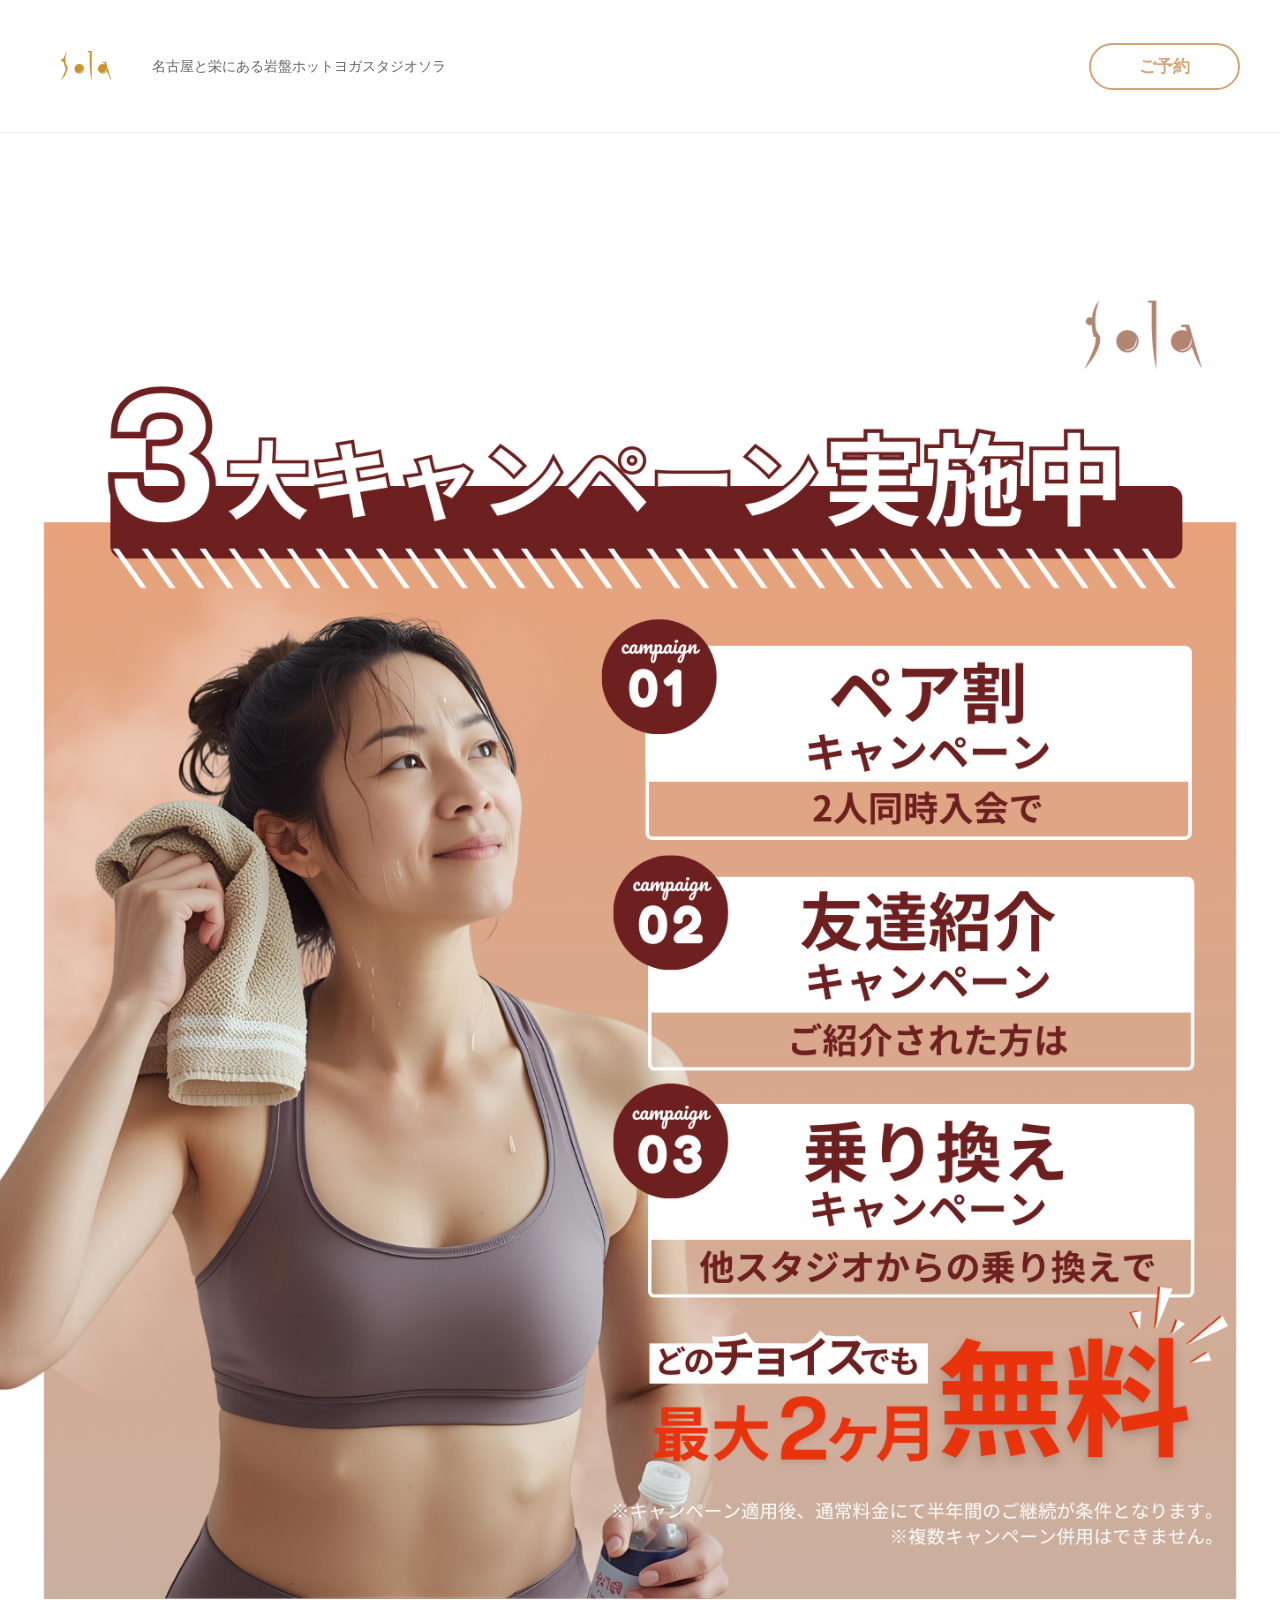
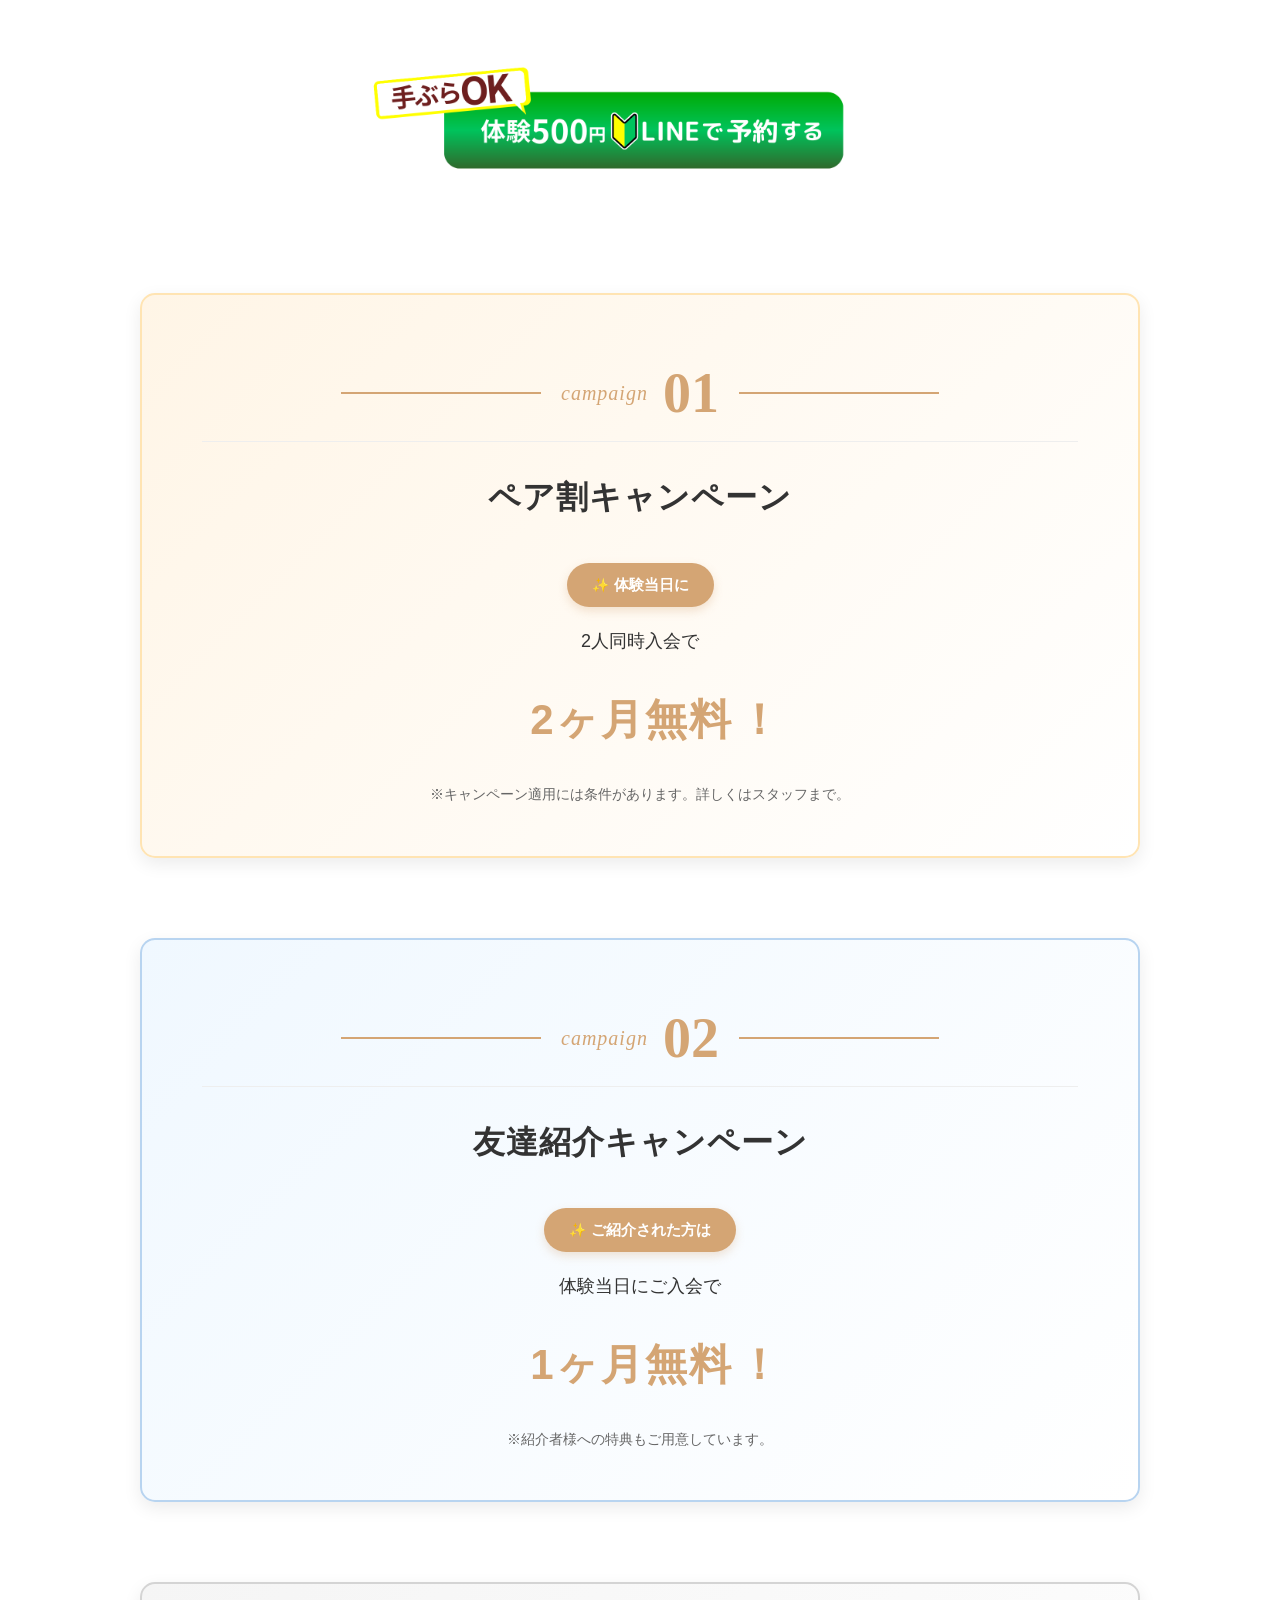
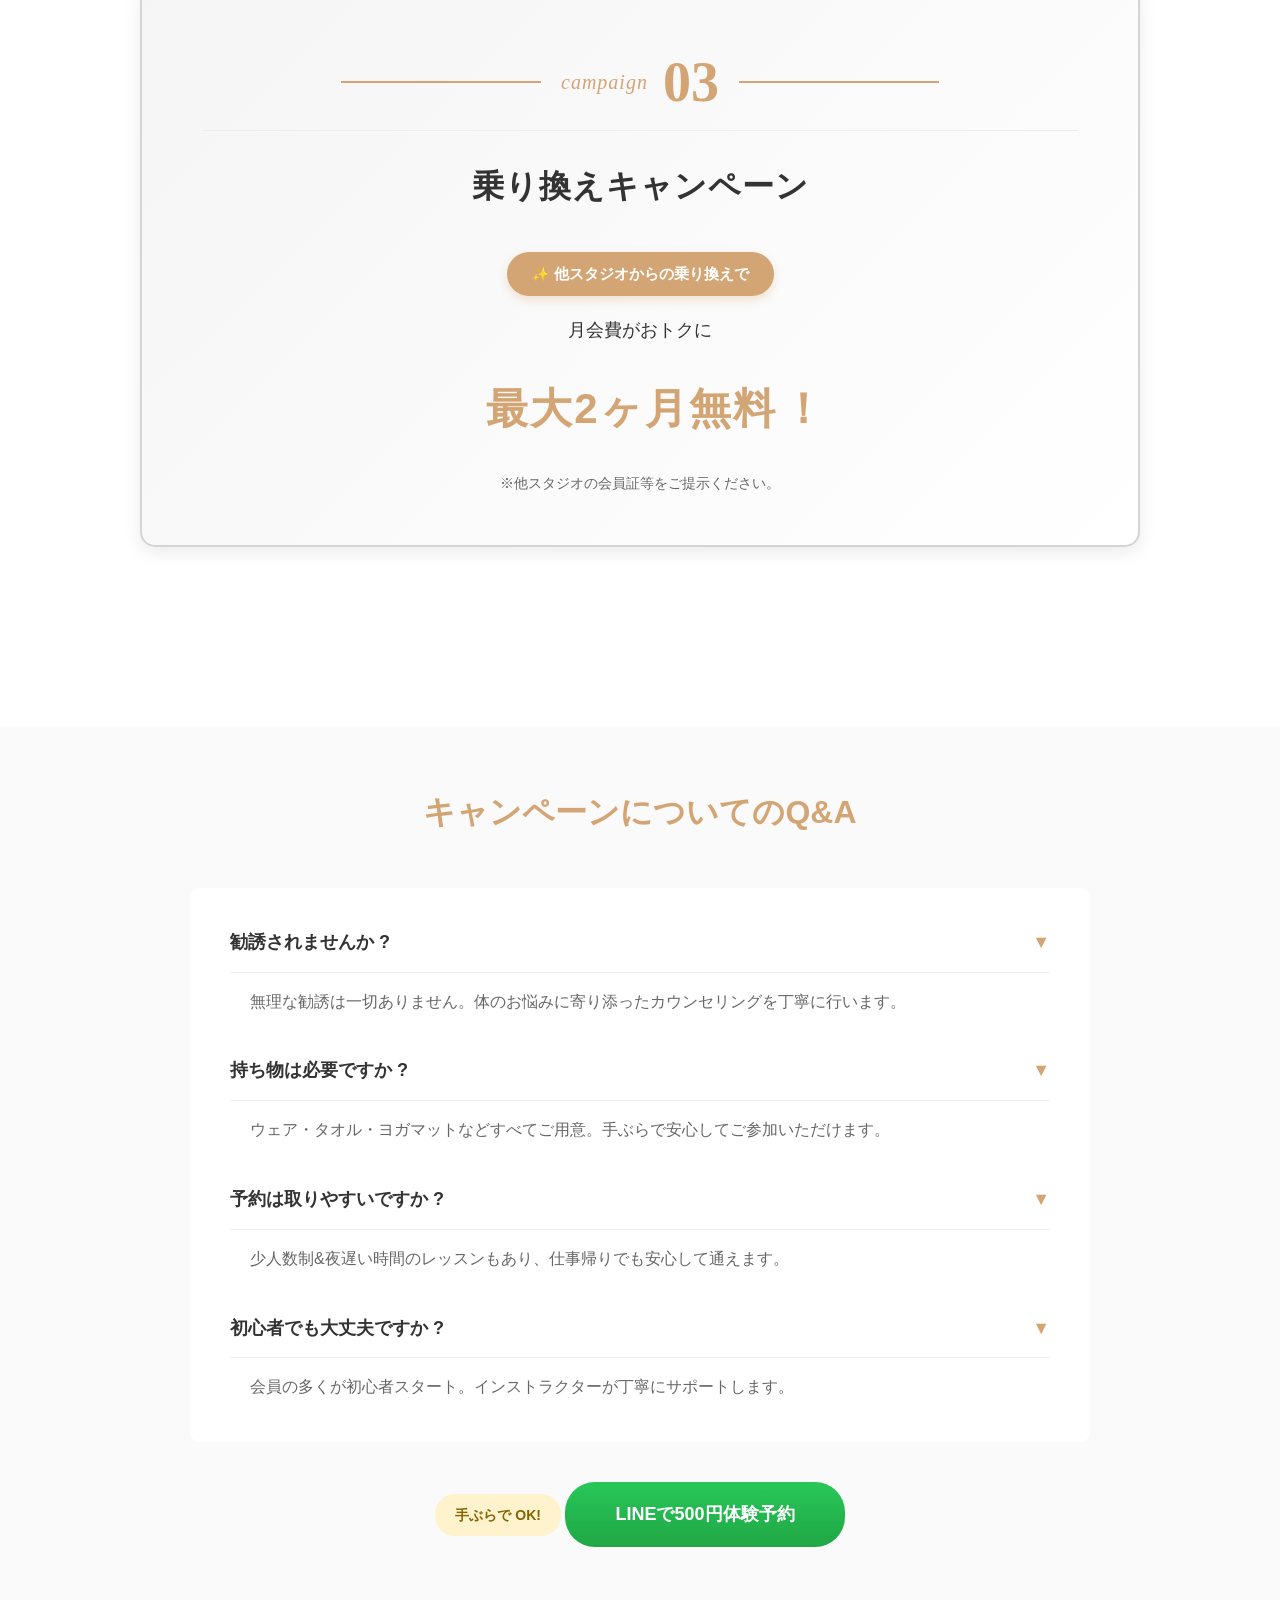
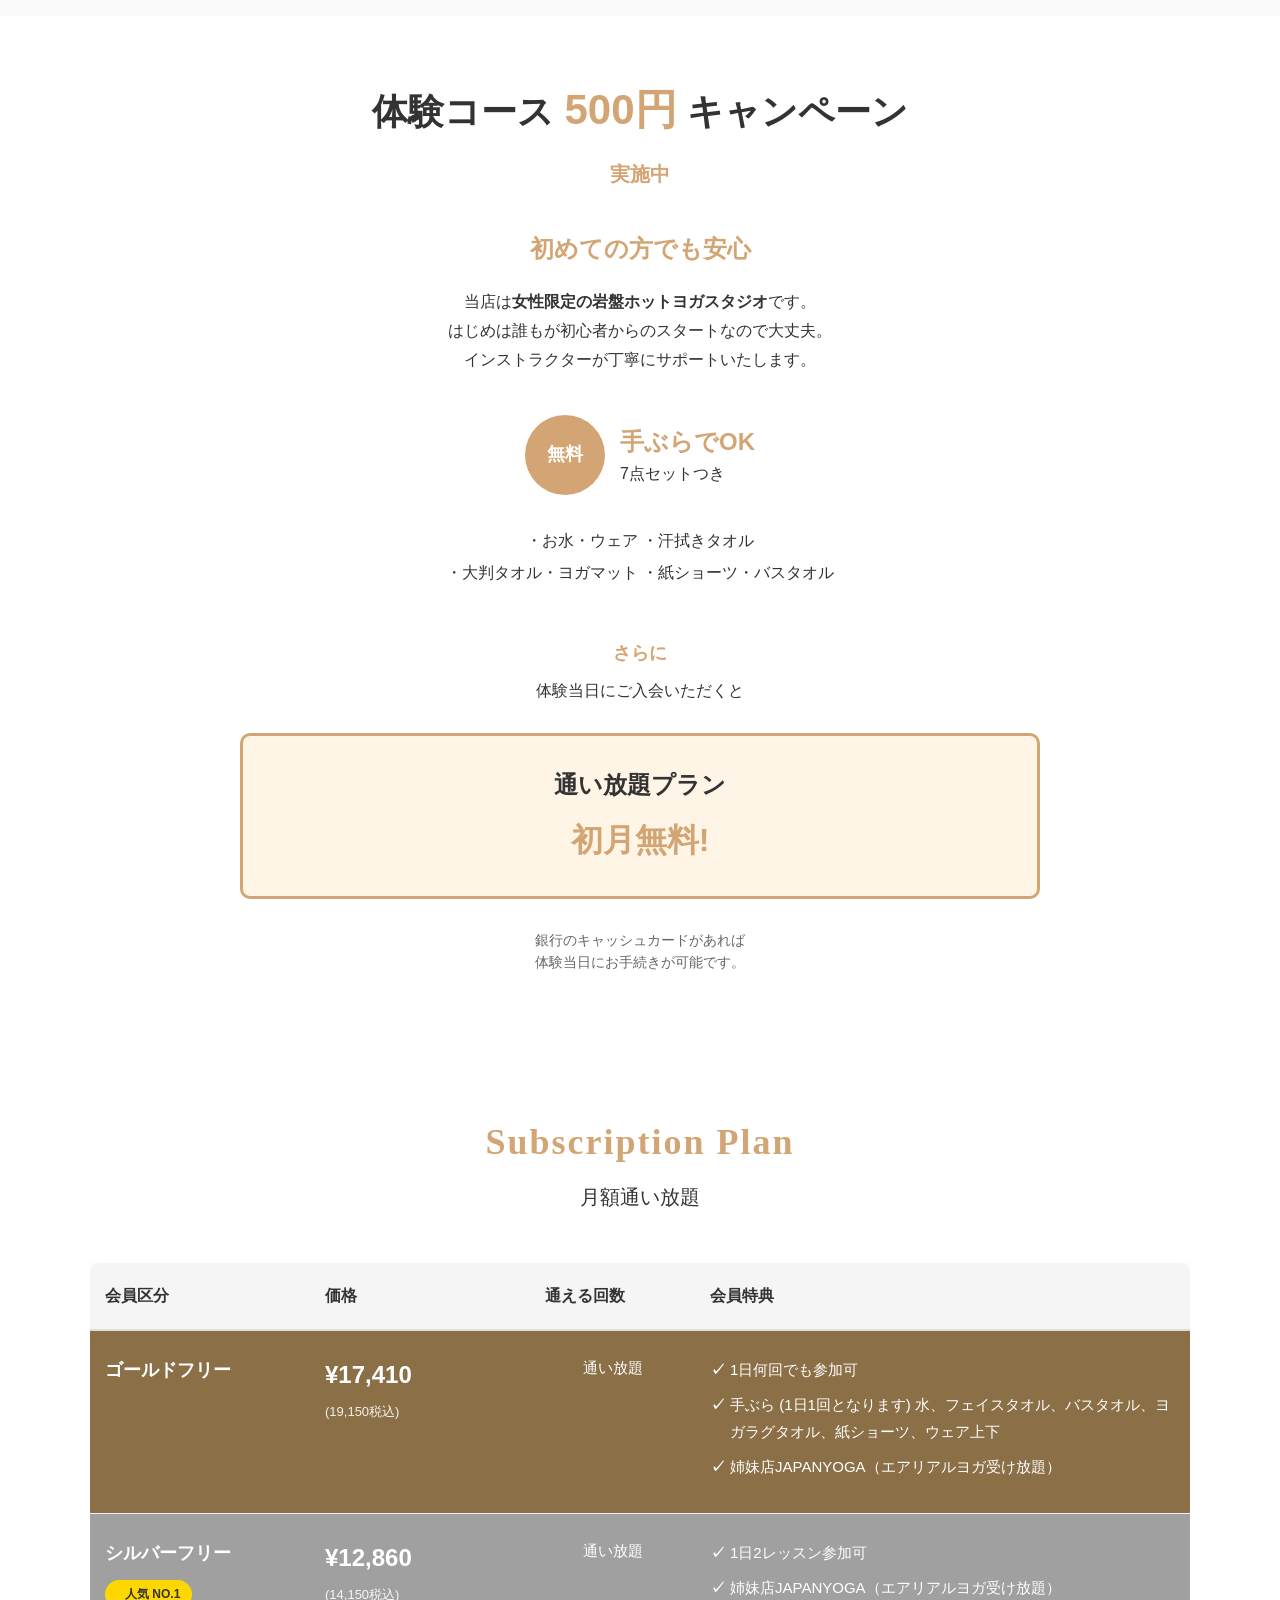
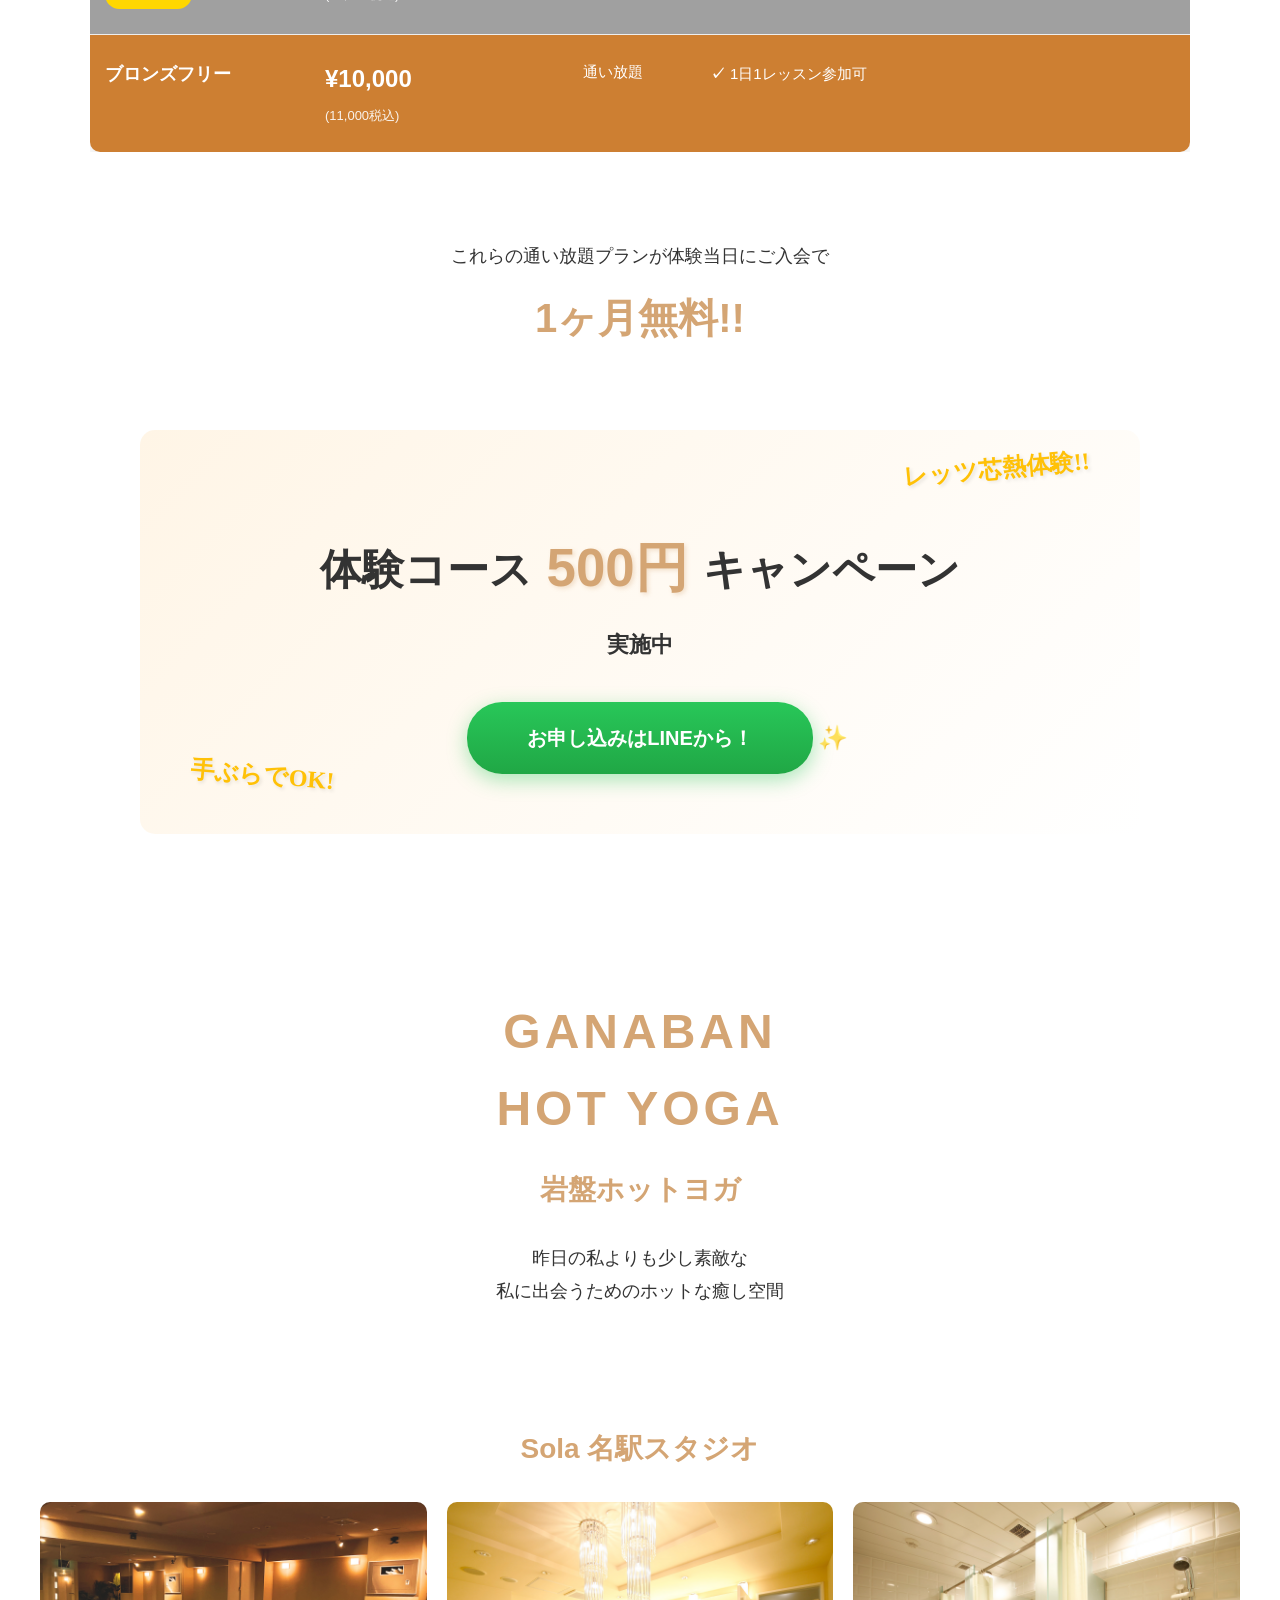
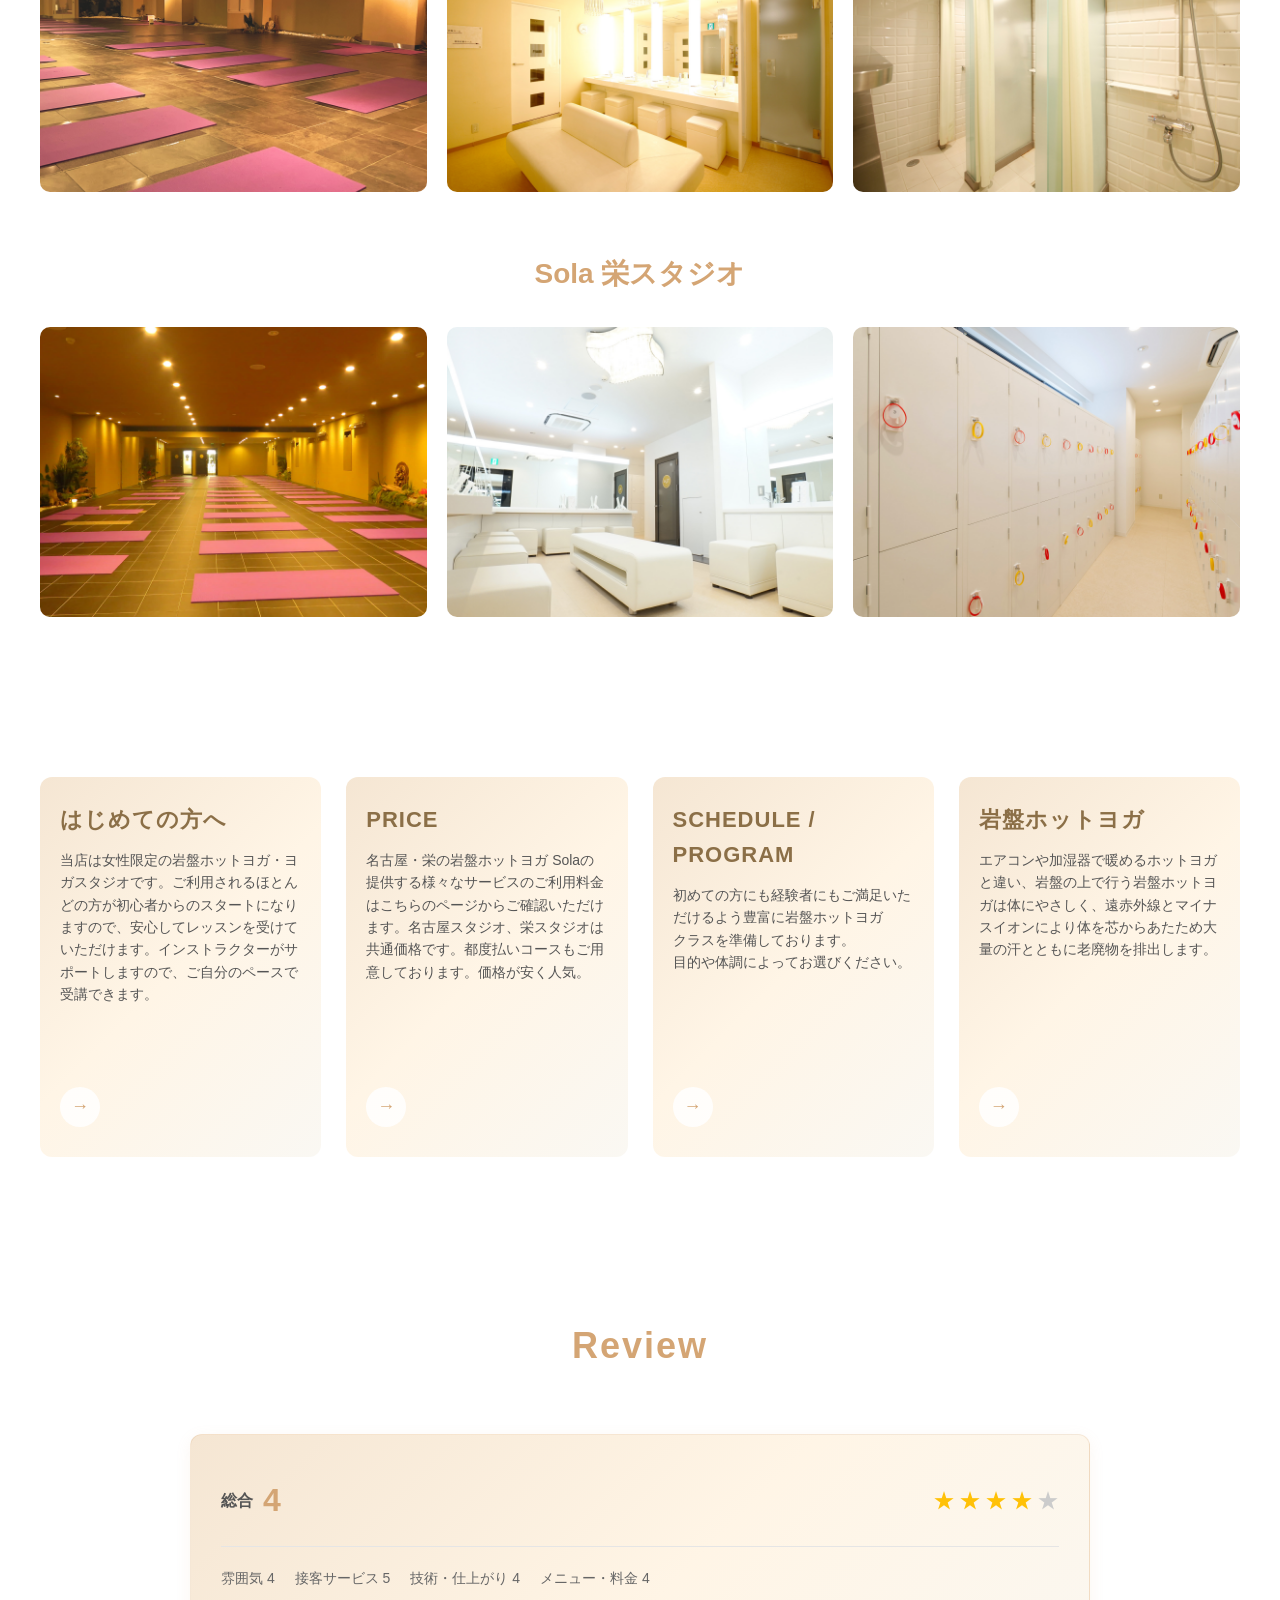
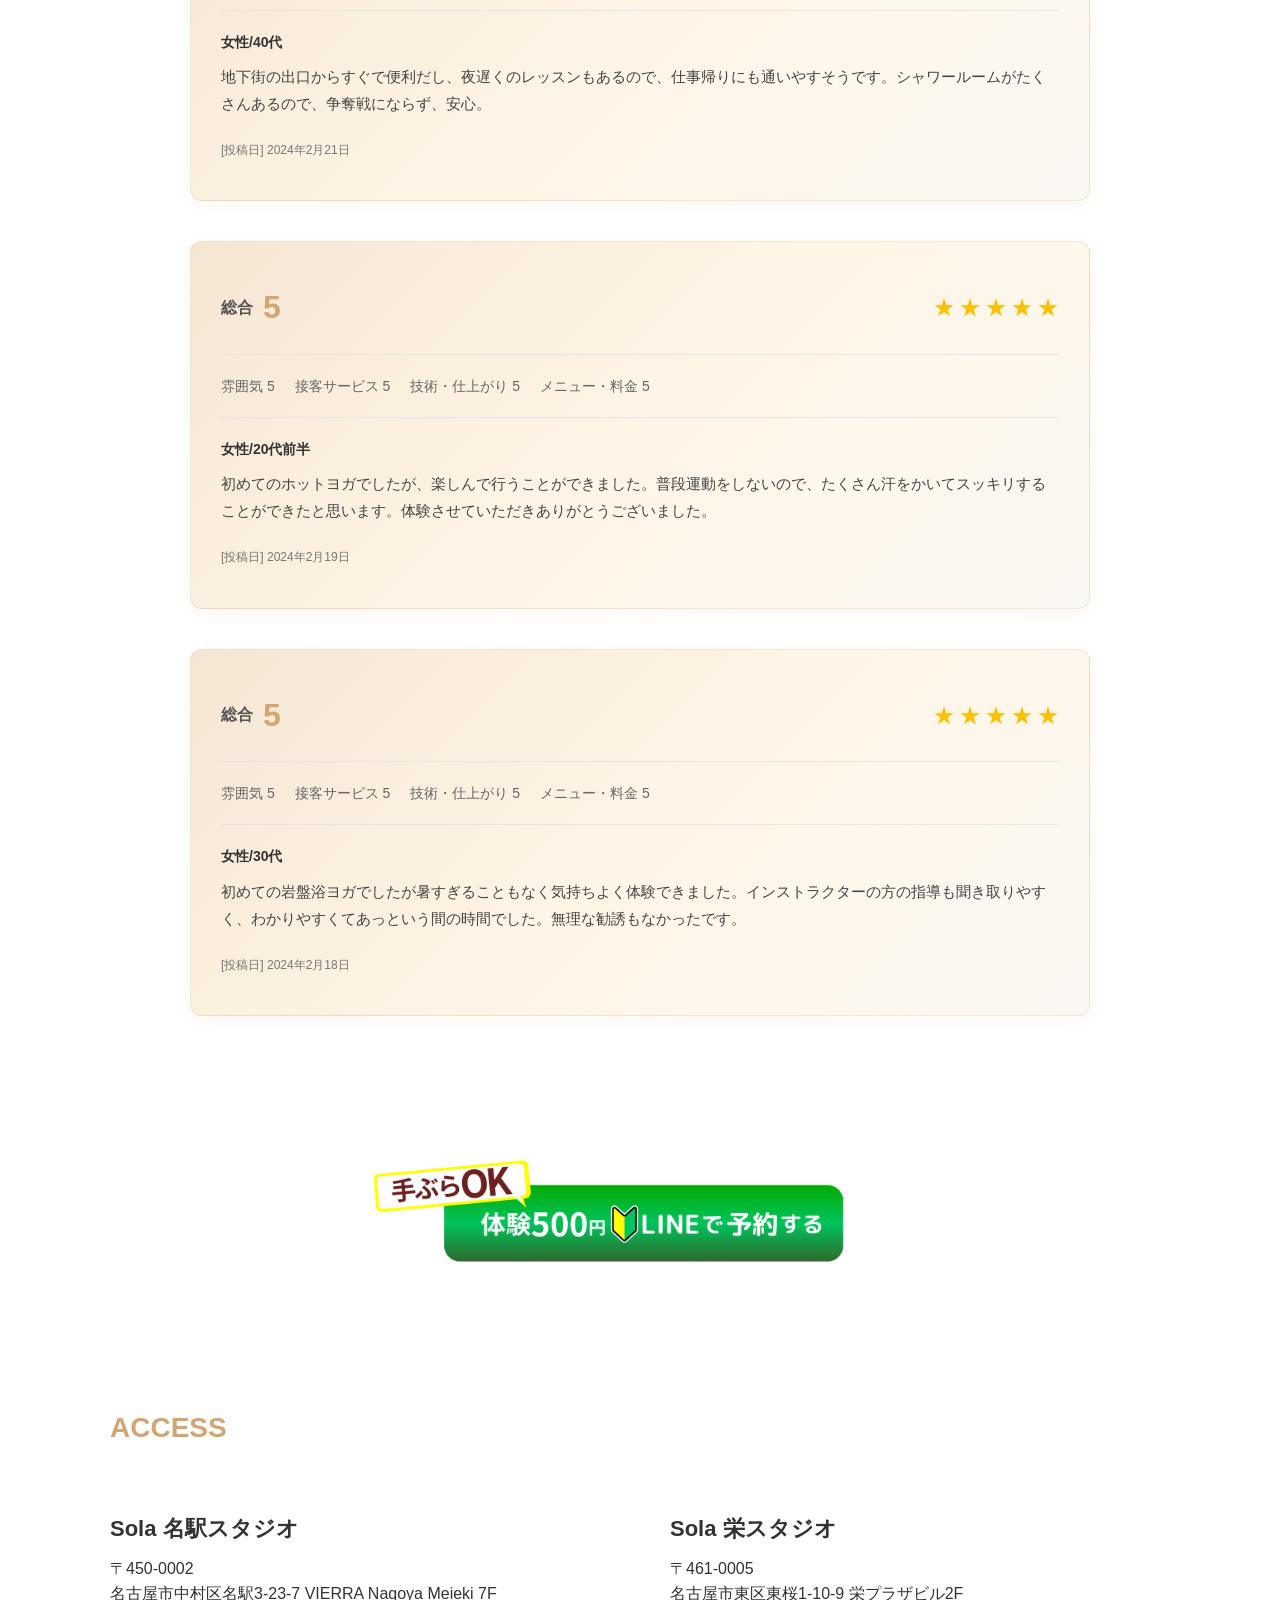
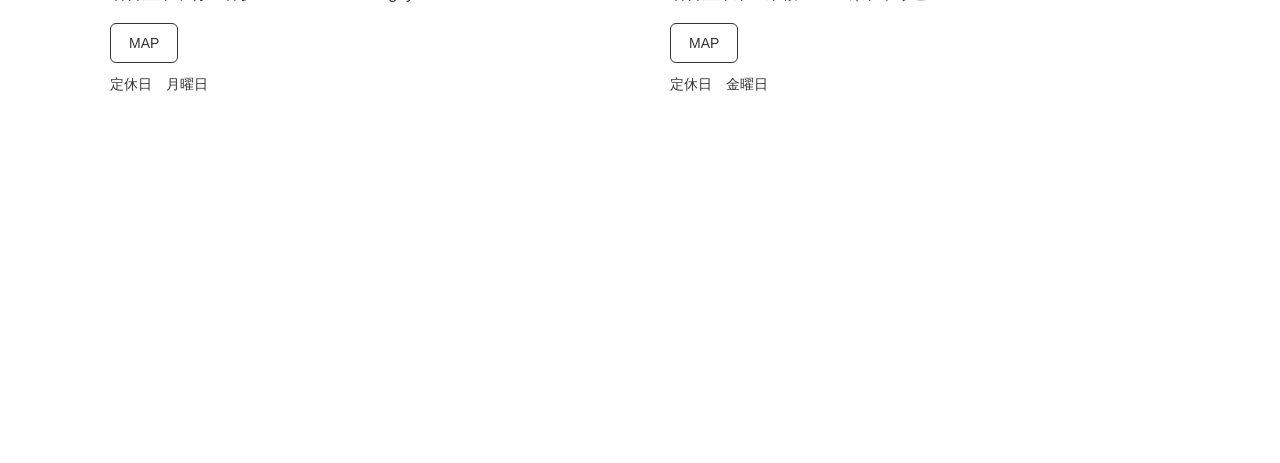
==== commit 3e0b7c02: "LP update force deploy" ====
--- a/index.html
+++ b/index.html
@@ -32,8 +32,9 @@
     </section>
 
 <!-- ② 3大キャンペーンセクション -->
+<!-- 修正履歴: 空の見出しタグを修正（2024-12-10） -->
 <section id="campaigns">
-    <h2 class="campaign-section-title"></h2>
+    <h2 class="campaign-section-title visually-hidden">3大キャンペーン</h2>
 
     <!-- 01 ペア割 -->
     <article class="campaign-item campaign-01">
--- a/style.css
+++ b/style.css
@@ -11,6 +11,19 @@
     line-height: 1.6;
     background-color: #fff;
     -webkit-text-size-adjust: 100%;
+}
+
+/* スクリーンリーダー専用クラス（視覚的に非表示、アクセシビリティ用） */
+.visually-hidden {
+    position: absolute;
+    width: 1px;
+    height: 1px;
+    padding: 0;
+    margin: -1px;
+    overflow: hidden;
+    clip: rect(0, 0, 0, 0);
+    white-space: nowrap;
+    border-width: 0;
 }
 
 /* コンテナ */
@@ -84,7 +97,8 @@
     margin-right: 0;
     background-color: #fff;
     position: relative;
-    overflow: hidden;
+    overflow: visible;
+    padding-bottom: 60px;
 }
 
 .fv-bg {
@@ -100,6 +114,7 @@
 .fv-content {
     position: relative;
     z-index: 1;
+    display: none;
 }
 
 /* PC版：フルブリード化とアスペクト比を調整 */
@@ -111,23 +126,24 @@
     
     .fv-bg {
         background-image: url('fv-campaign-3promo.png');
-        background-size: cover;
-        aspect-ratio: 16 / 9;
+        background-size: contain;
+        aspect-ratio: 4 / 5;
     }
     
     .fv-cta {
-        width: 100vw;
-        margin-left: calc(50% - 50vw);
+        bottom: 0px;
     }
 }
 
 .fv-cta {
+    position: absolute;
+    bottom: 0px;
+    left: 0;
+    right: 0;
     width: 100%;
     text-align: center;
-    padding: 0 20px 16px;
-    padding-bottom: calc(16px + env(safe-area-inset-bottom));
-    background-color: #fff;
-    margin-top: clamp(24px, 5vw, 48px);
+    padding: 0 20px;
+    z-index: 10;
 }
 
 .fv-cta a {
@@ -384,20 +400,11 @@
         aspect-ratio: 4 / 5;
     }
 
-    .fv-cta {
-        padding: 0 20px 16px;
-        padding-bottom: calc(16px + env(safe-area-inset-bottom));
-        margin-top: 0;
-    }
 
     .fv-cta-image {
         max-width: 100%;
     }
 
-    /* キャンペーンセクションとCTAの間を詰める */
-    #campaigns {
-        margin-top: -120px !important;
-    }
 
     /* SP：スタジオ紹介画像を1枚ずつ縦に大きく表示 */
     .studio-photo-grid {
@@ -428,7 +435,7 @@
 #campaigns {
     background-color: #fff;
     padding: 100px 40px;
-    margin-top: 60px;
+    margin-top: 0px;
 }
 
 .campaign-section-title {
@@ -1090,6 +1097,12 @@
     padding: 30px;
     margin: 30px 0;
     background-color: #fff5e6;
+    transition: transform 0.25s ease, box-shadow 0.25s ease;
+}
+
+.trial-benefit-box:hover {
+    transform: translateY(-6px);
+    box-shadow: 0 14px 32px rgba(0, 0, 0, 0.14);
 }
 
 .trial-benefit-plan {
@@ -1189,11 +1202,13 @@
 
 .price-plan-row {
     border-bottom: 1px solid #eee;
-    transition: background-color 0.3s ease;
+    transition: background-color 0.3s ease, transform 0.25s ease, box-shadow 0.25s ease;
 }
 
 .price-plan-row:hover {
     background-color: #fafafa;
+    transform: translateY(-2px);
+    box-shadow: 0 8px 20px rgba(0, 0, 0, 0.1);
 }
 
 .price-plan-row:last-child {
@@ -1395,6 +1410,12 @@
         box-shadow: 0 2px 12px rgba(0, 0, 0, 0.1);
         margin-bottom: 24px;
         overflow: hidden;
+        transition: transform 0.25s ease, box-shadow 0.25s ease;
+    }
+
+    .price-card:hover {
+        transform: translateY(-6px);
+        box-shadow: 0 14px 32px rgba(0, 0, 0, 0.14);
     }
 
     .price-card:last-child {
@@ -2063,6 +2084,12 @@
     border-radius: 12px;
     padding: 40px 30px;
     box-shadow: 0 4px 15px rgba(212, 165, 116, 0.1);
+    transition: transform 0.25s ease, box-shadow 0.25s ease;
+}
+
+.review-item .review-box:hover {
+    transform: translateY(-6px);
+    box-shadow: 0 14px 32px rgba(0, 0, 0, 0.14);
 }
 
 /* レビュー上部：総合評価 */
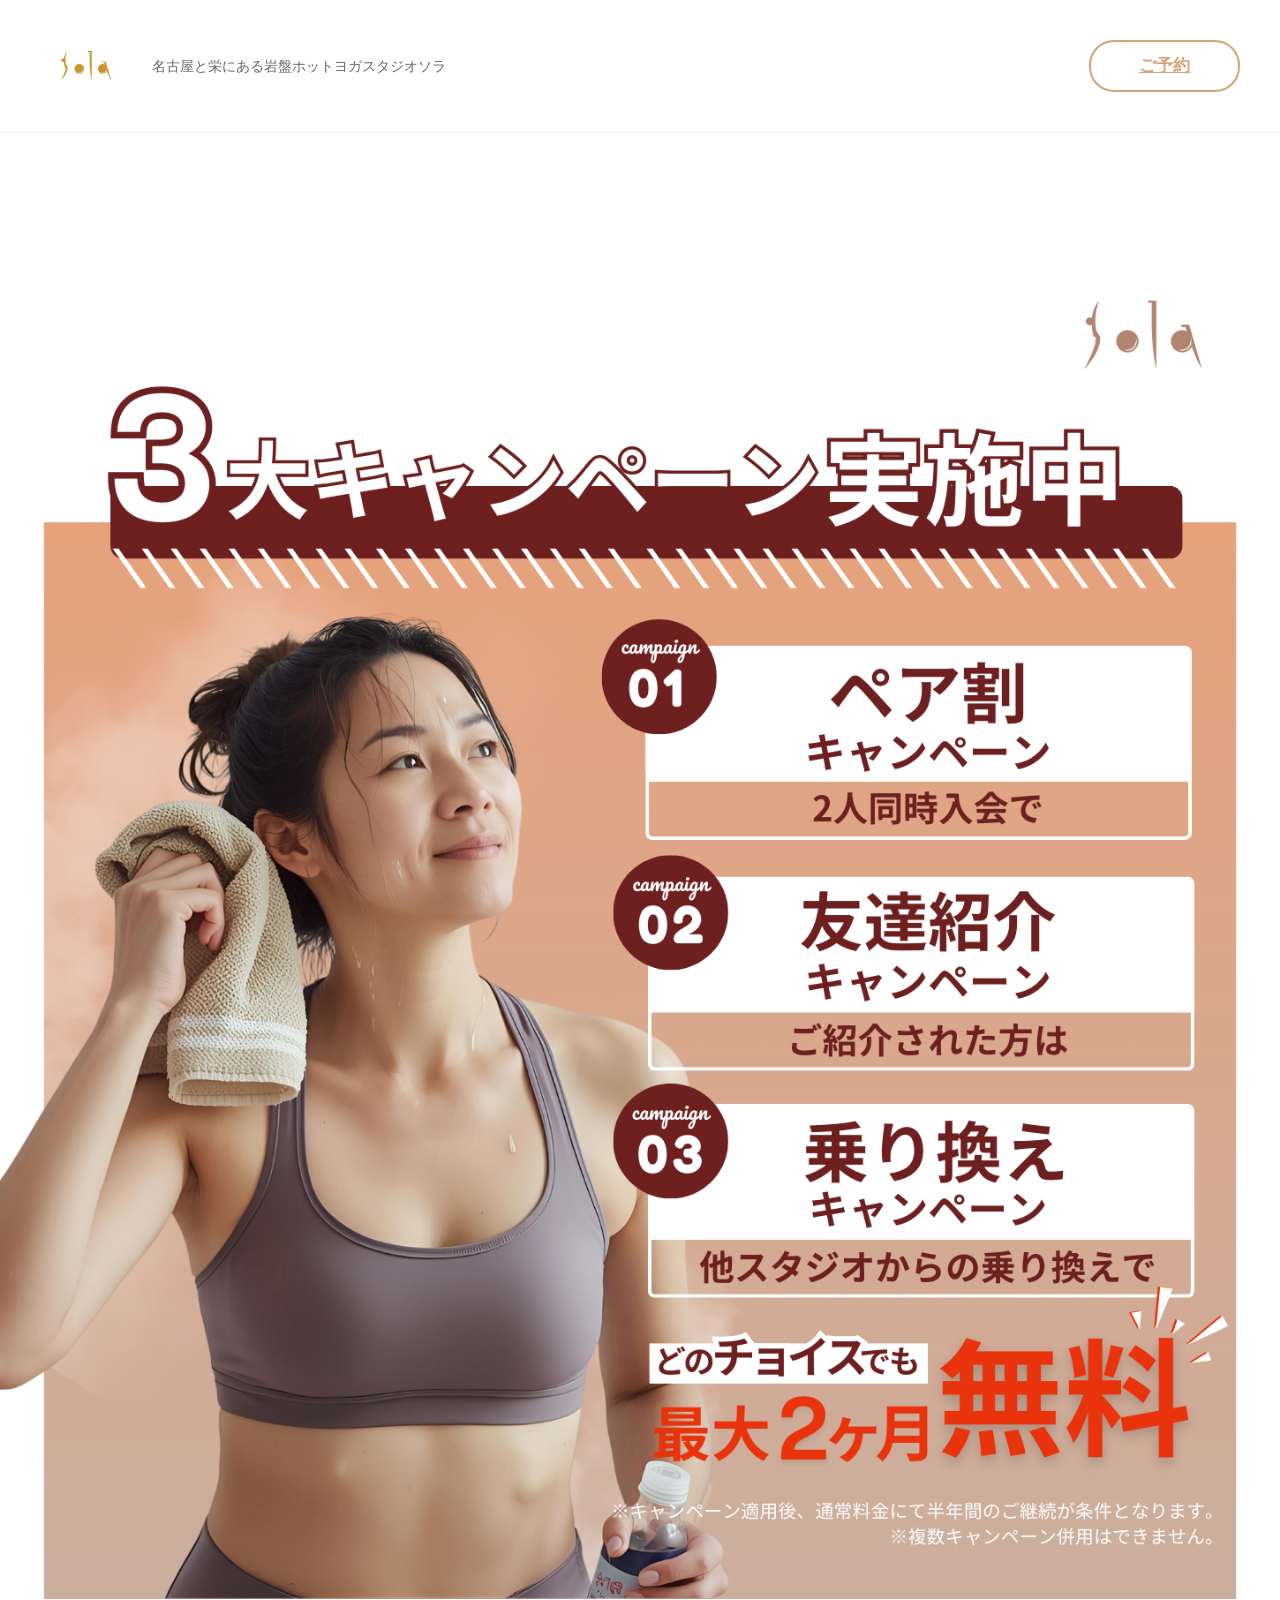
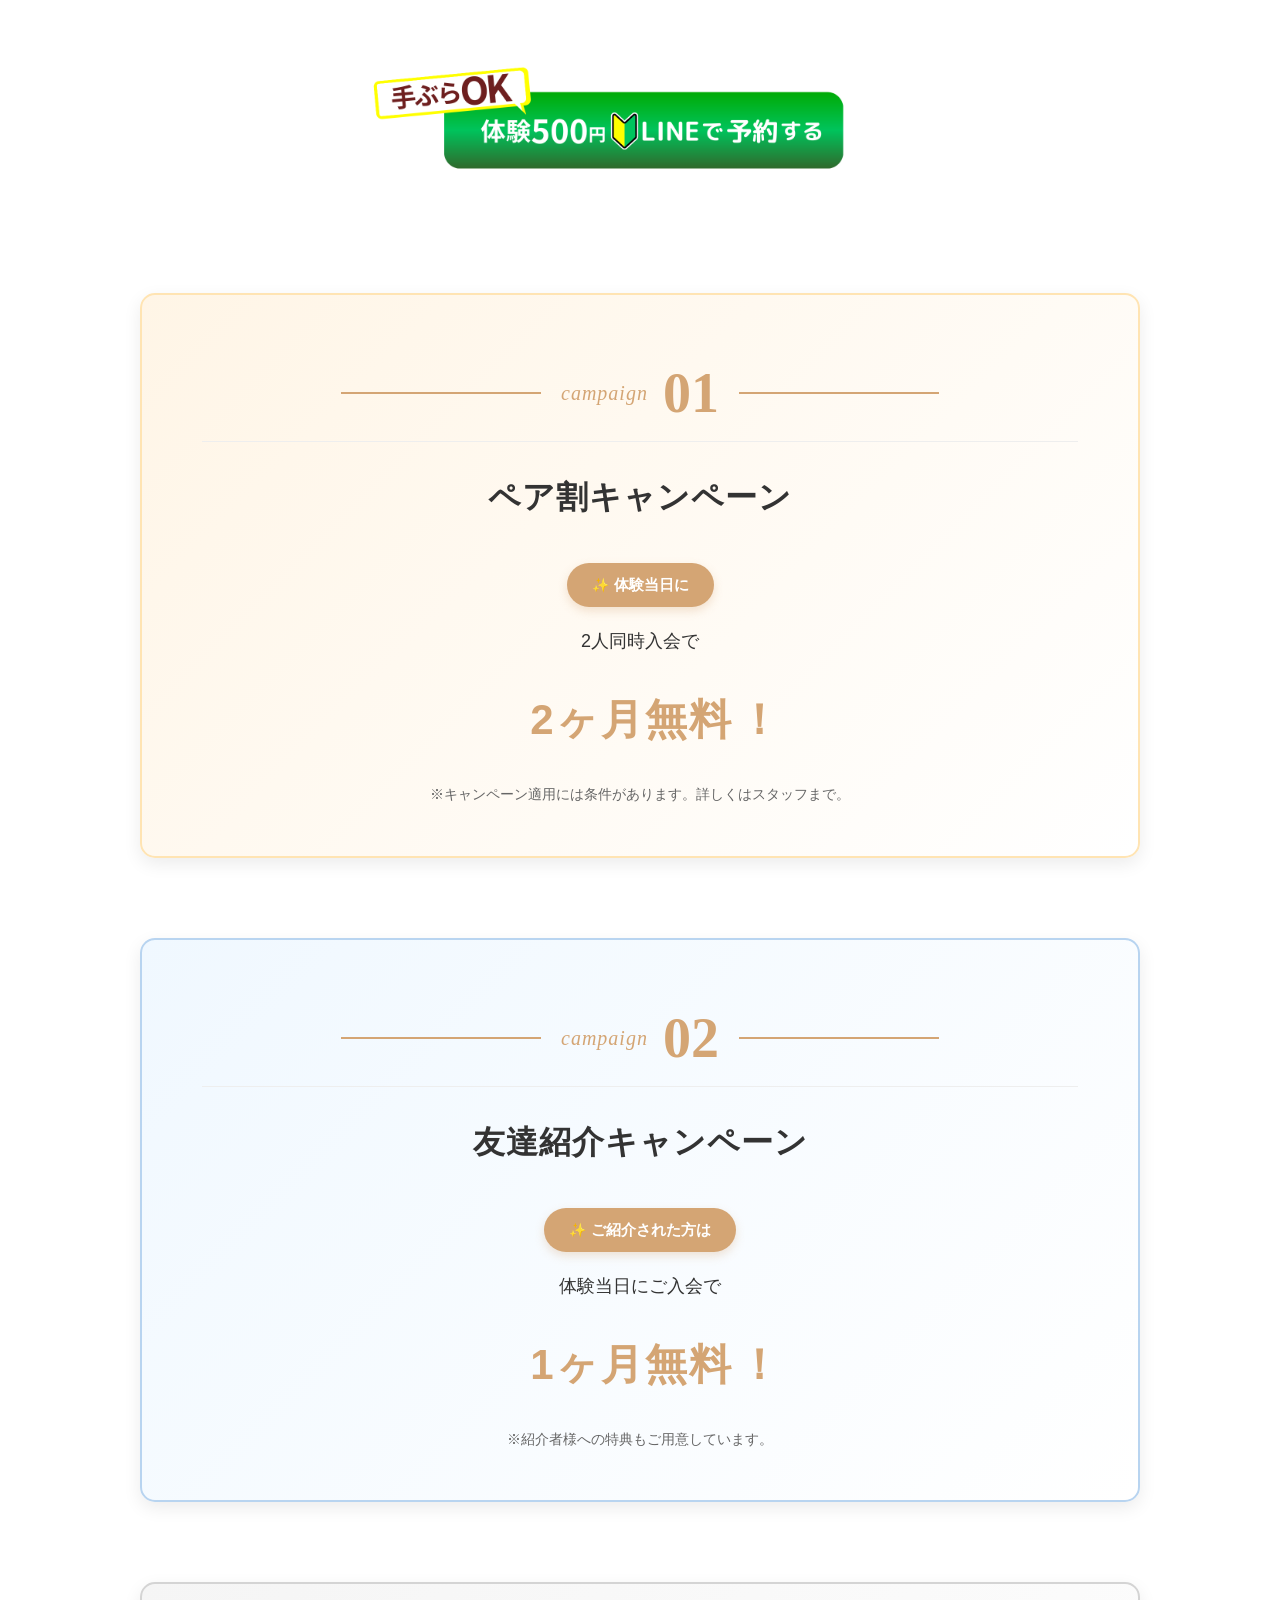
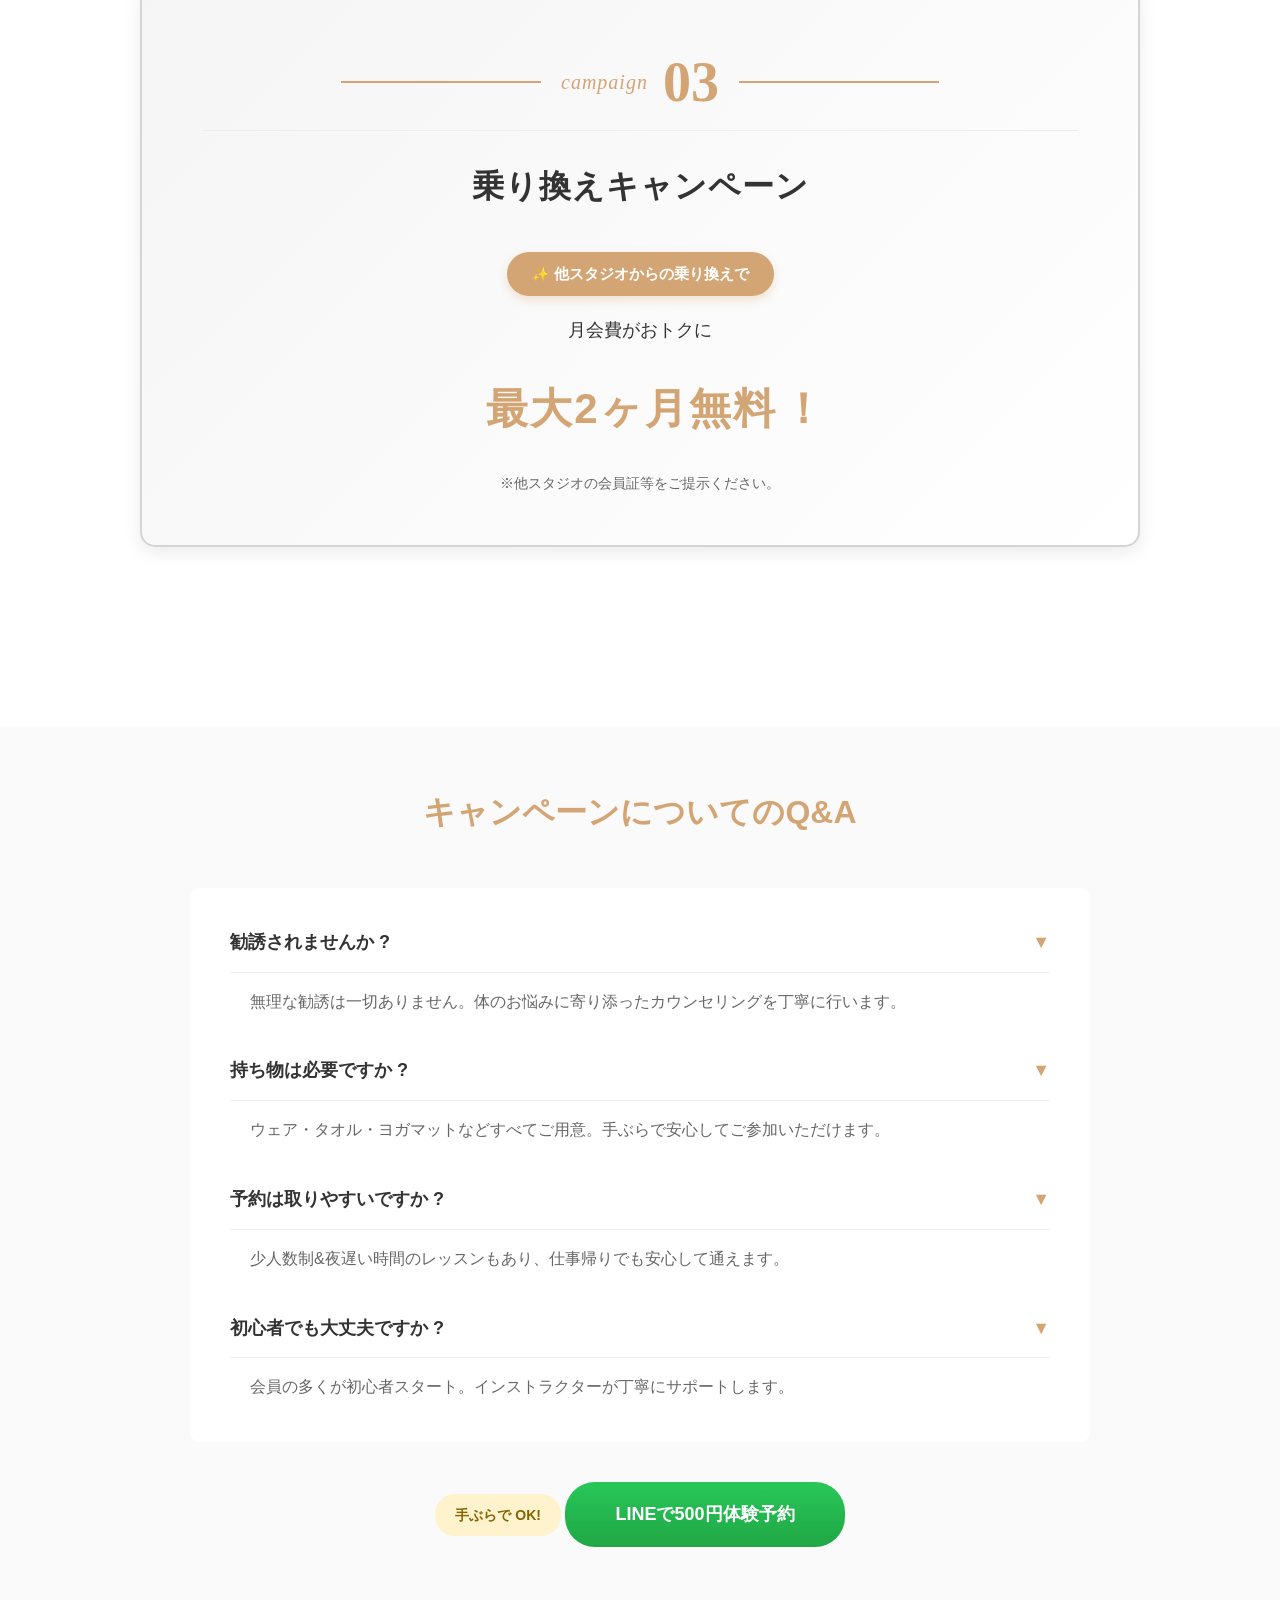
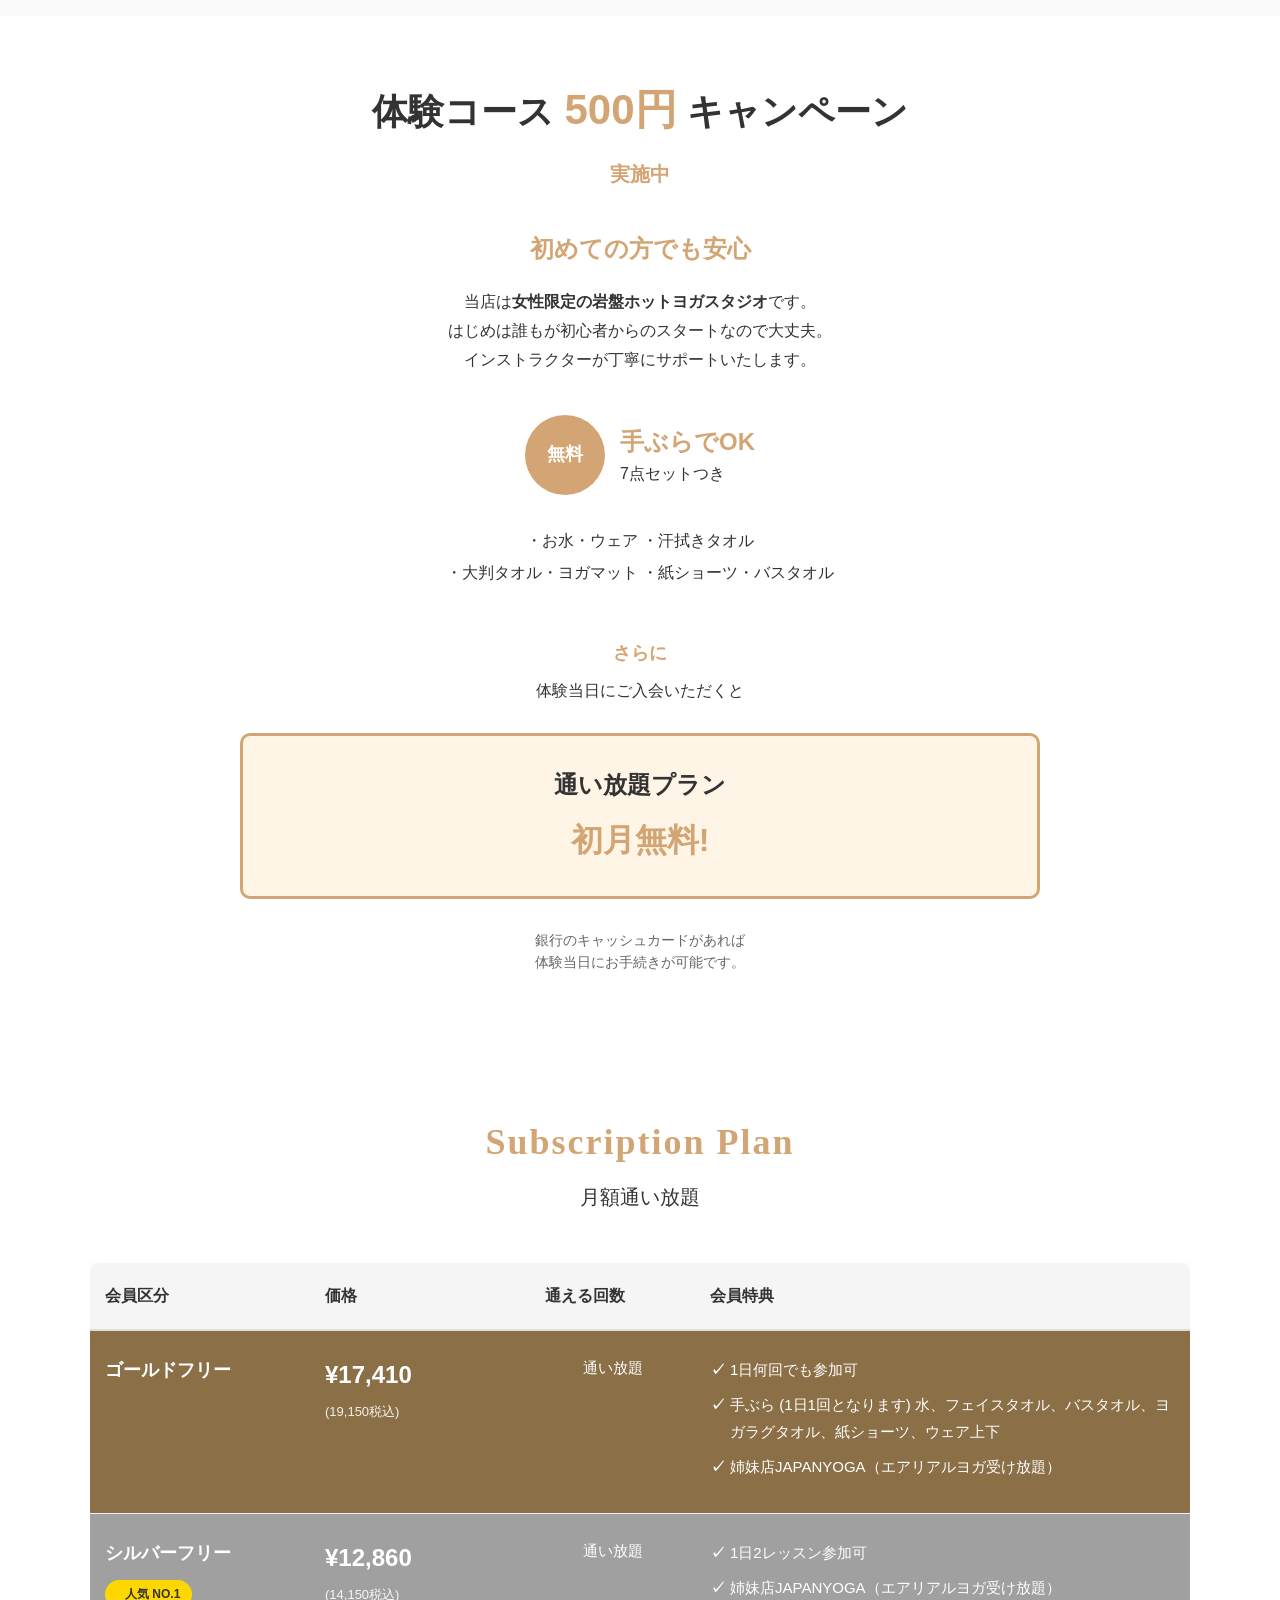
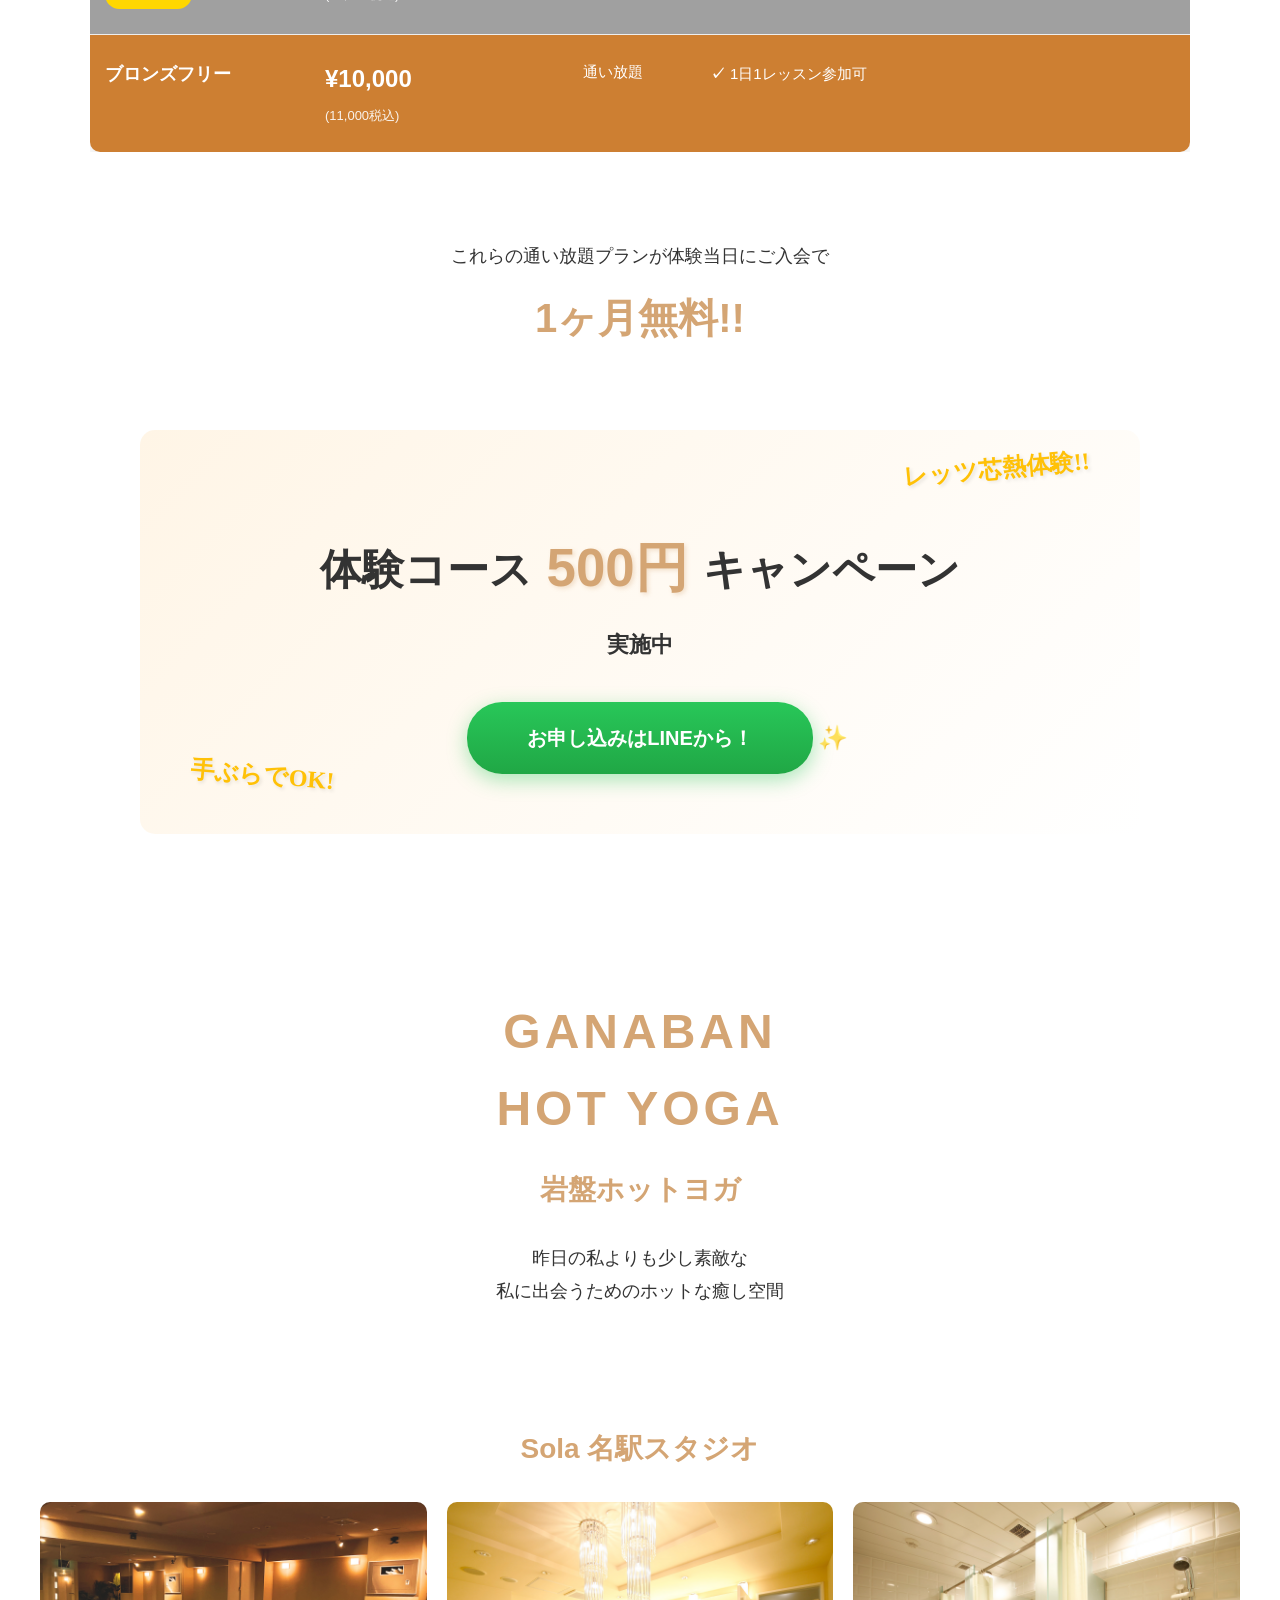
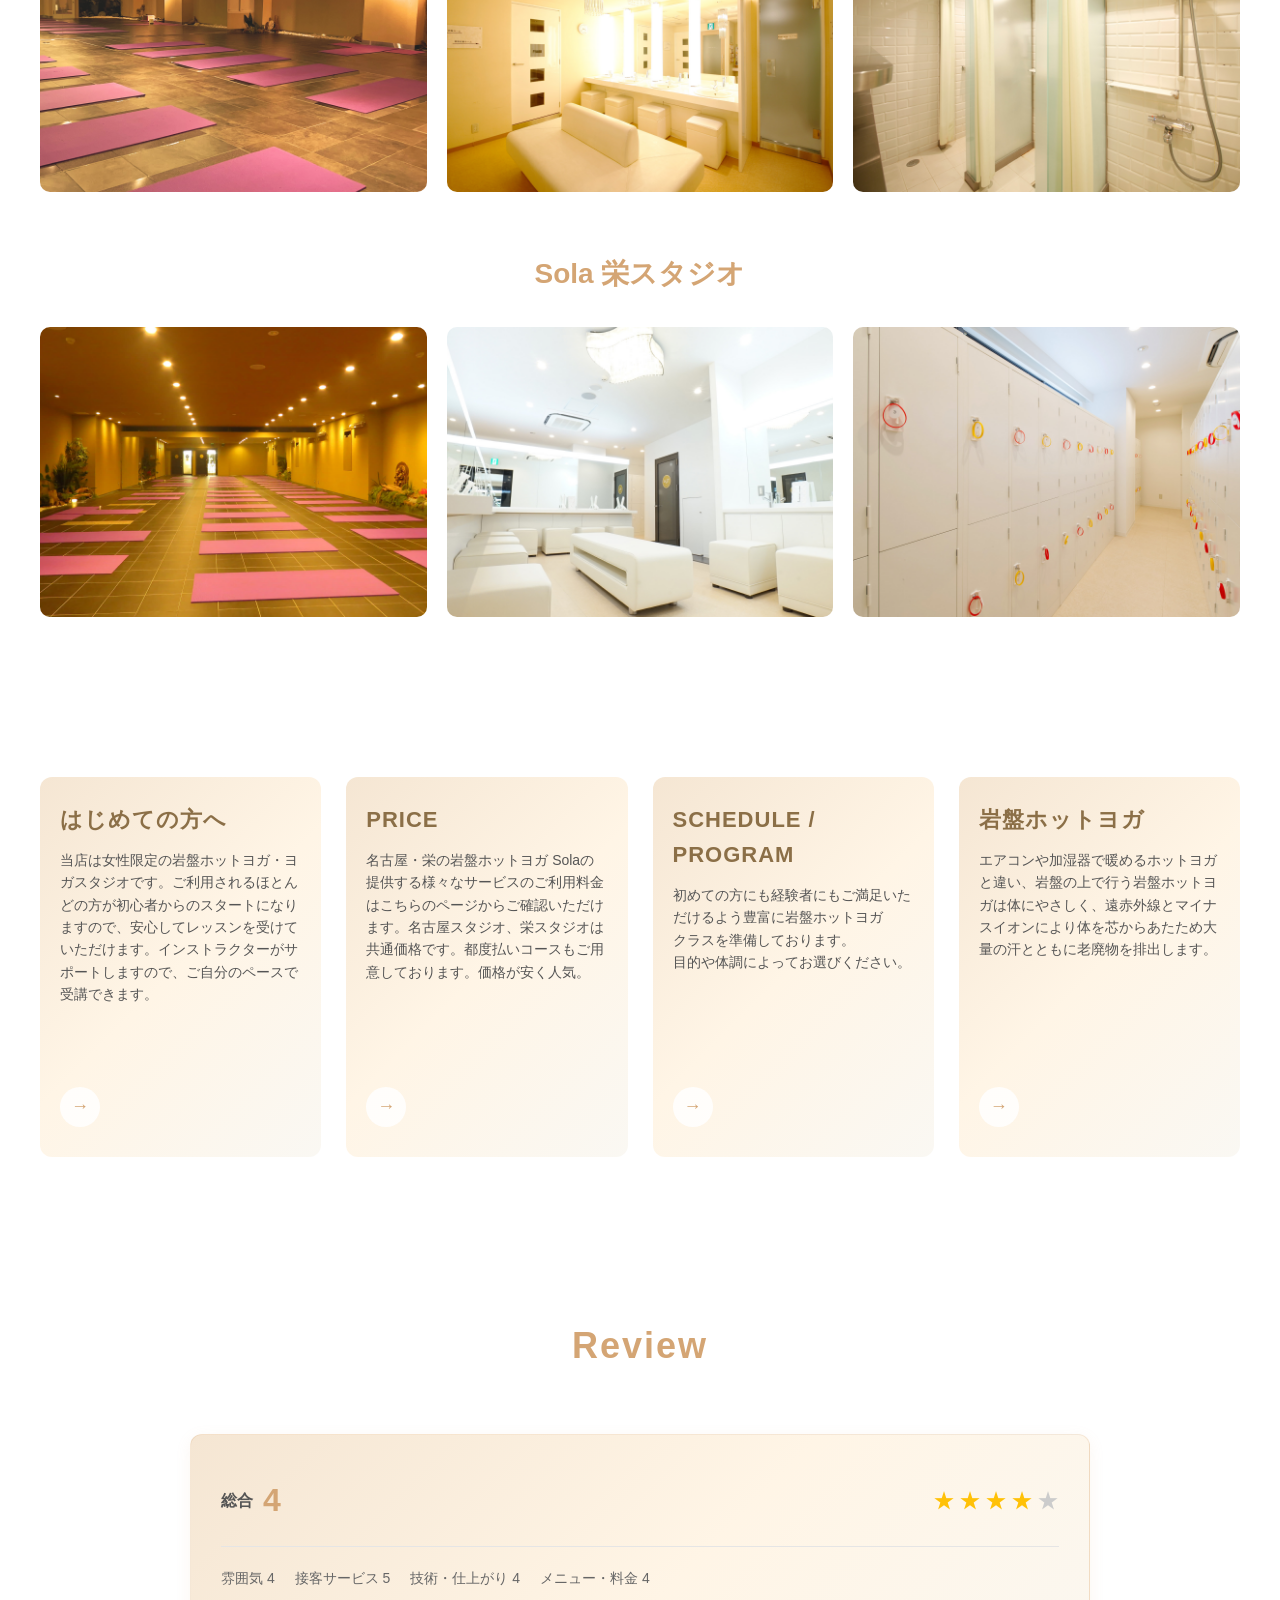
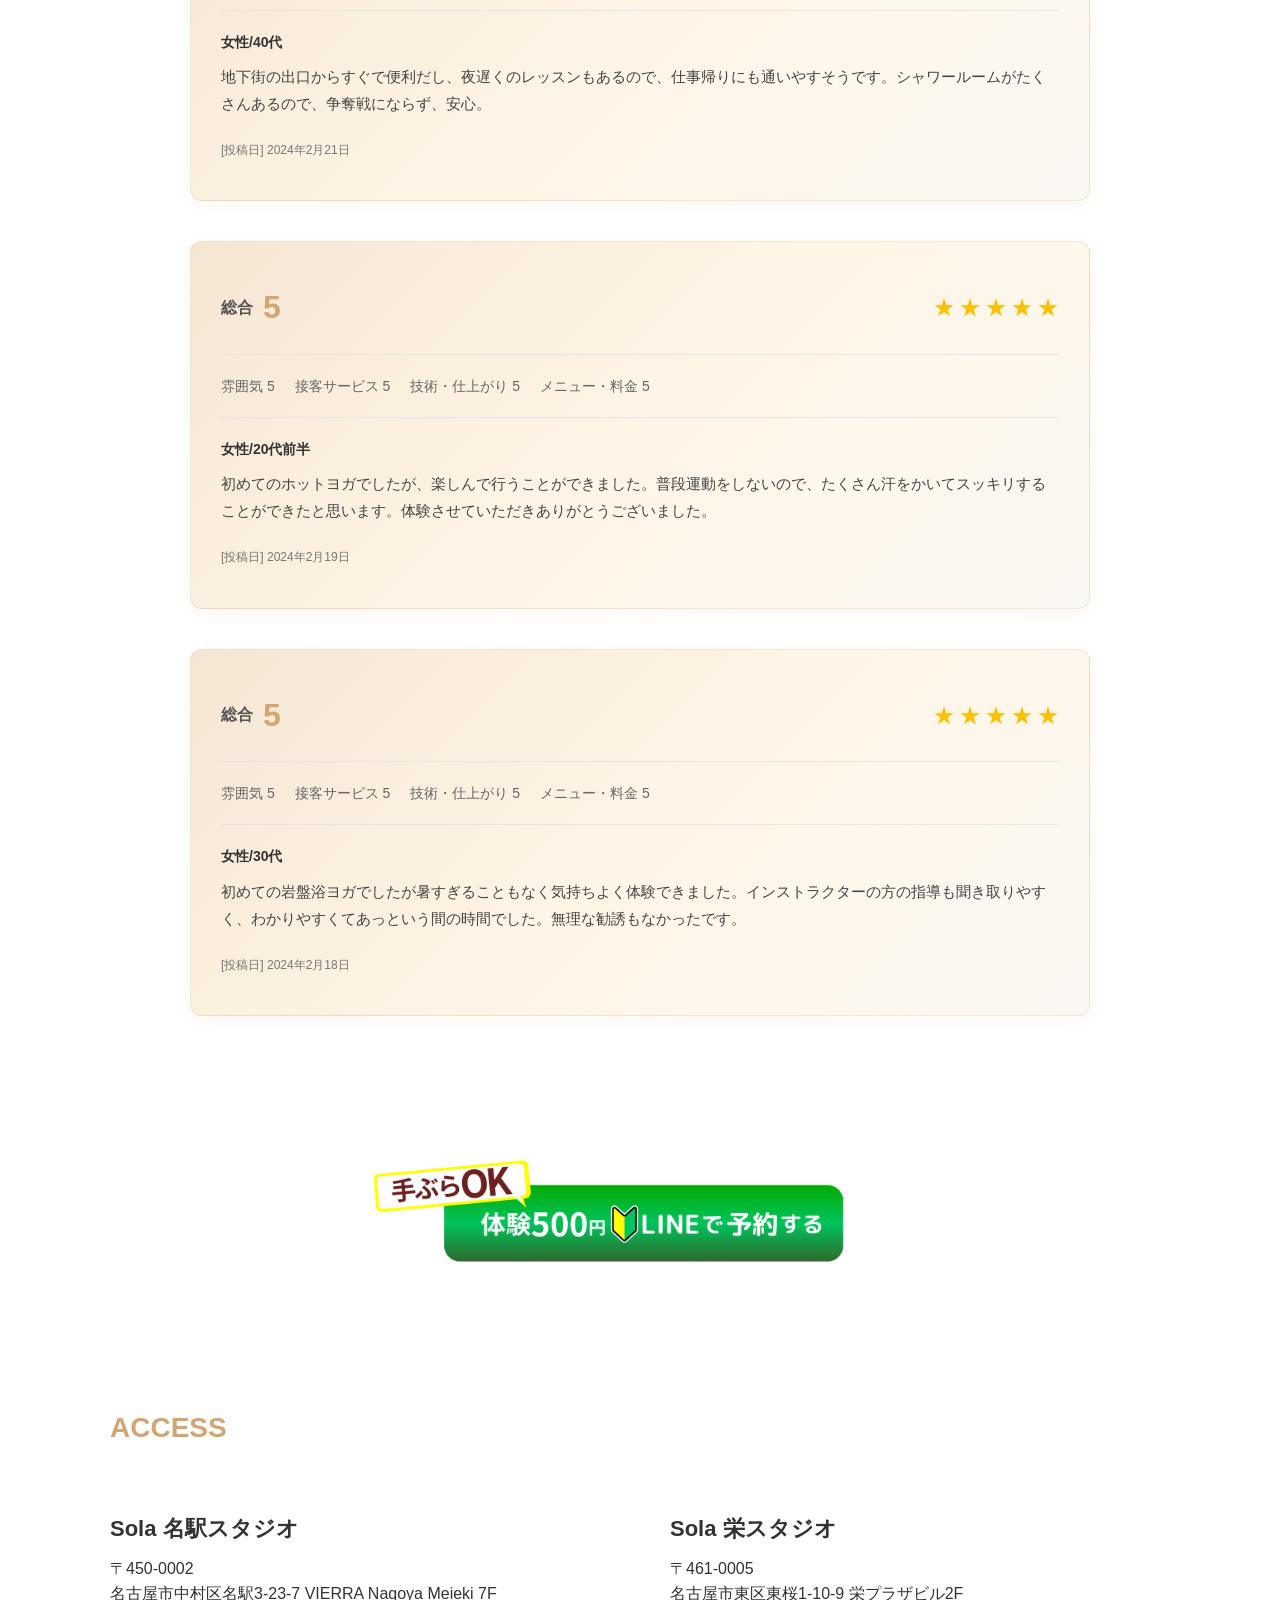
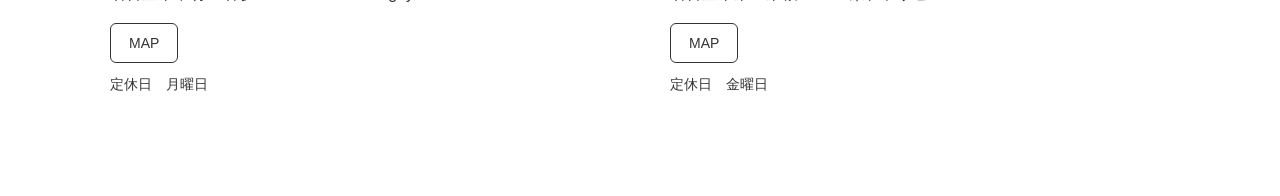
==== commit 856fae98: "LP layout fix" ====
--- a/index.html
+++ b/index.html
@@ -15,7 +15,7 @@
             <div class="header-description">名古屋と栄にある<br class="sp-only">岩盤ホットヨガスタジオソラ</div>
         </div>
         <button class="menu-button" type="button">MENU</button>
-        <button class="reservation-button" type="button">ご予約</button>
+        <a href="https://page.line.me/yvw5386a?openQrModal=true" class="reservation-button">ご予約</a>
     </header>
 
     <main>
@@ -719,14 +719,6 @@
             <a href="https://maps.app.goo.gl/vQdTceQQ7ZraeNiq8" class="access-map-btn">MAP</a>
 
             <p class="access-holiday">定休日　月曜日</p>
-
-            <div class="access-map">
-                <iframe
-                    src=""
-                    loading="lazy"
-                    referrerpolicy="no-referrer-when-downgrade">
-                </iframe>
-            </div>
         </article>
 
         <!-- 栄スタジオ -->
@@ -741,14 +733,6 @@
             <a href="https://maps.app.goo.gl/hkmxmpTBGSHAPi5G9" class="access-map-btn">MAP</a>
 
             <p class="access-holiday">定休日　金曜日</p>
-
-            <div class="access-map">
-                <iframe
-                    src=""
-                    loading="lazy"
-                    referrerpolicy="no-referrer-when-downgrade">
-                </iframe>
-            </div>
         </article>
 
     </div>
--- a/style.css
+++ b/style.css
@@ -1635,13 +1635,9 @@
         margin-top: -320px !important;
     }
 
-    /* SP：ACCESSセクションのスタジオ間の距離を222px近づける */
+    /* SP：ACCESSセクションのスタジオ間の距離を調整 */
     .access-wrapper {
-        gap: 0 !important;
-    }
-
-    .access-card:first-child {
-        margin-bottom: -162px !important;
+        gap: 40px !important;
     }
 
     /* Q&A質問文のフォントサイズ調整（SPのみ） */
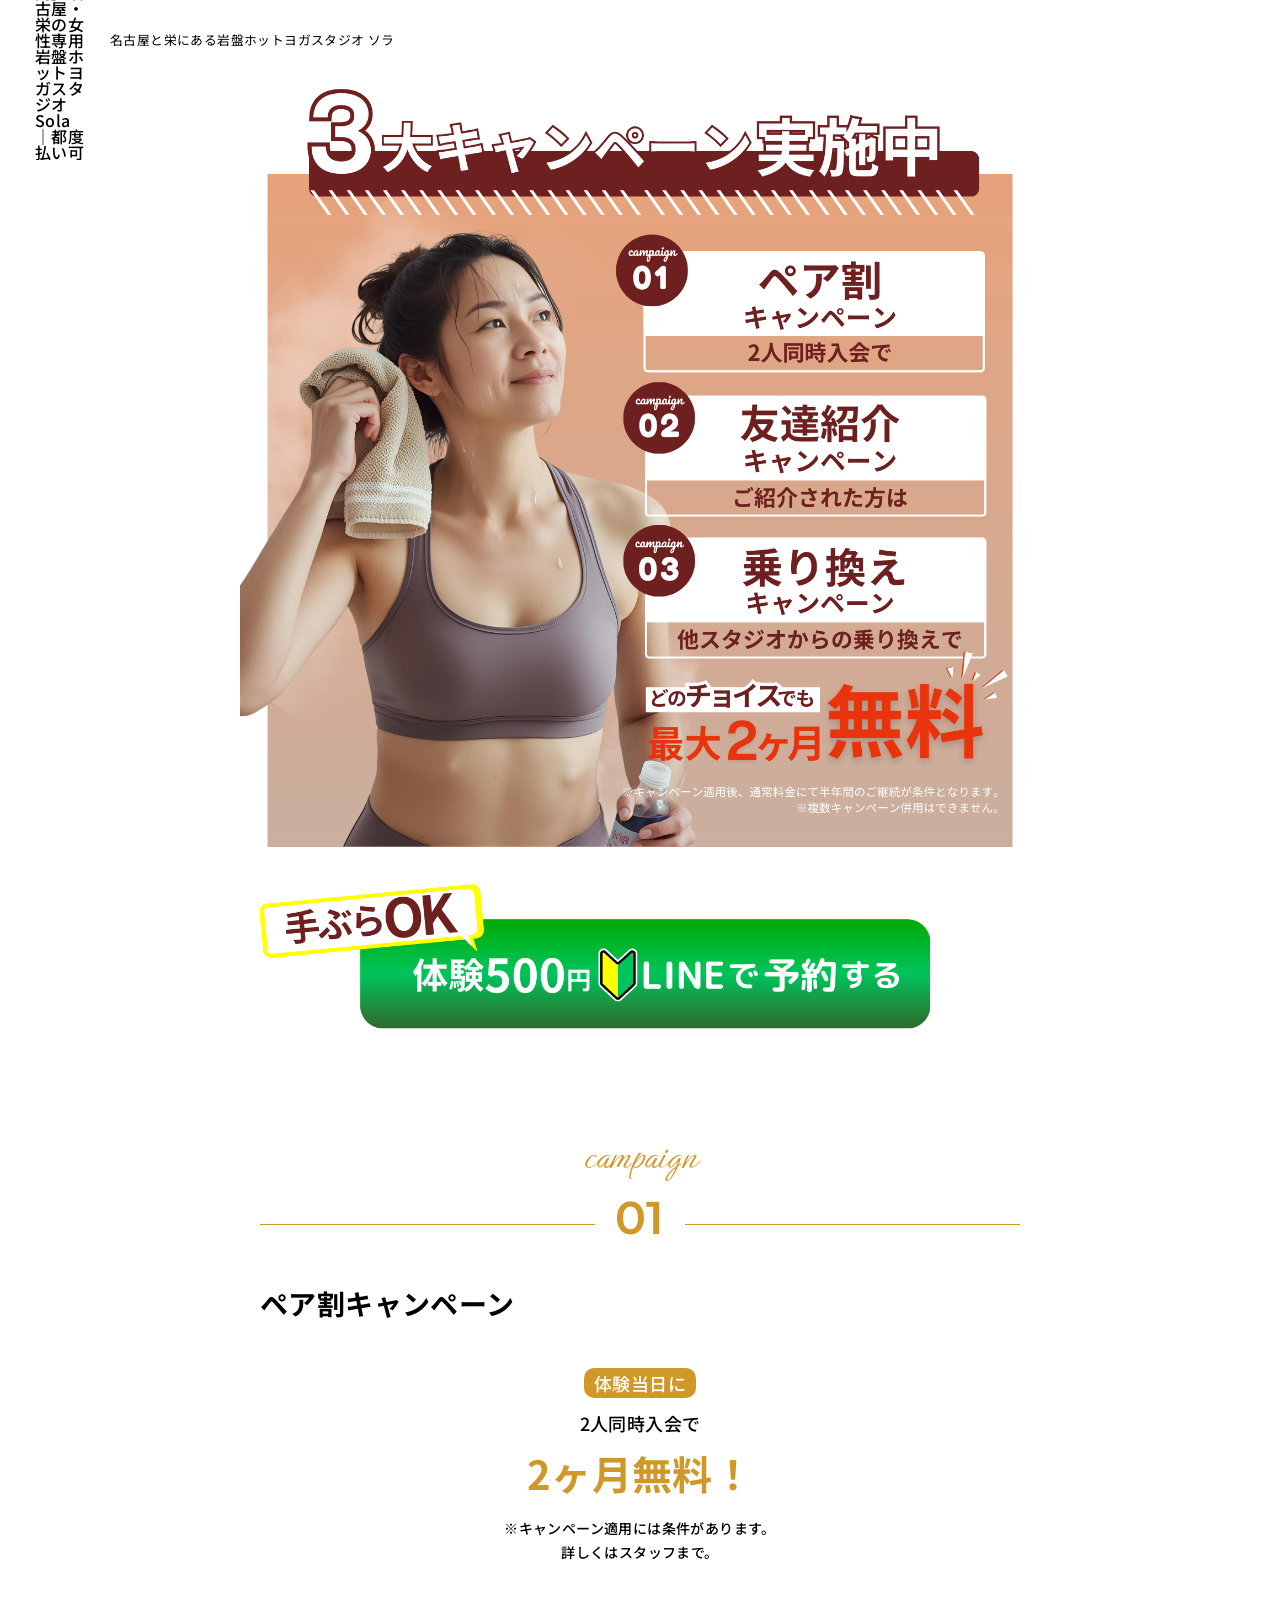
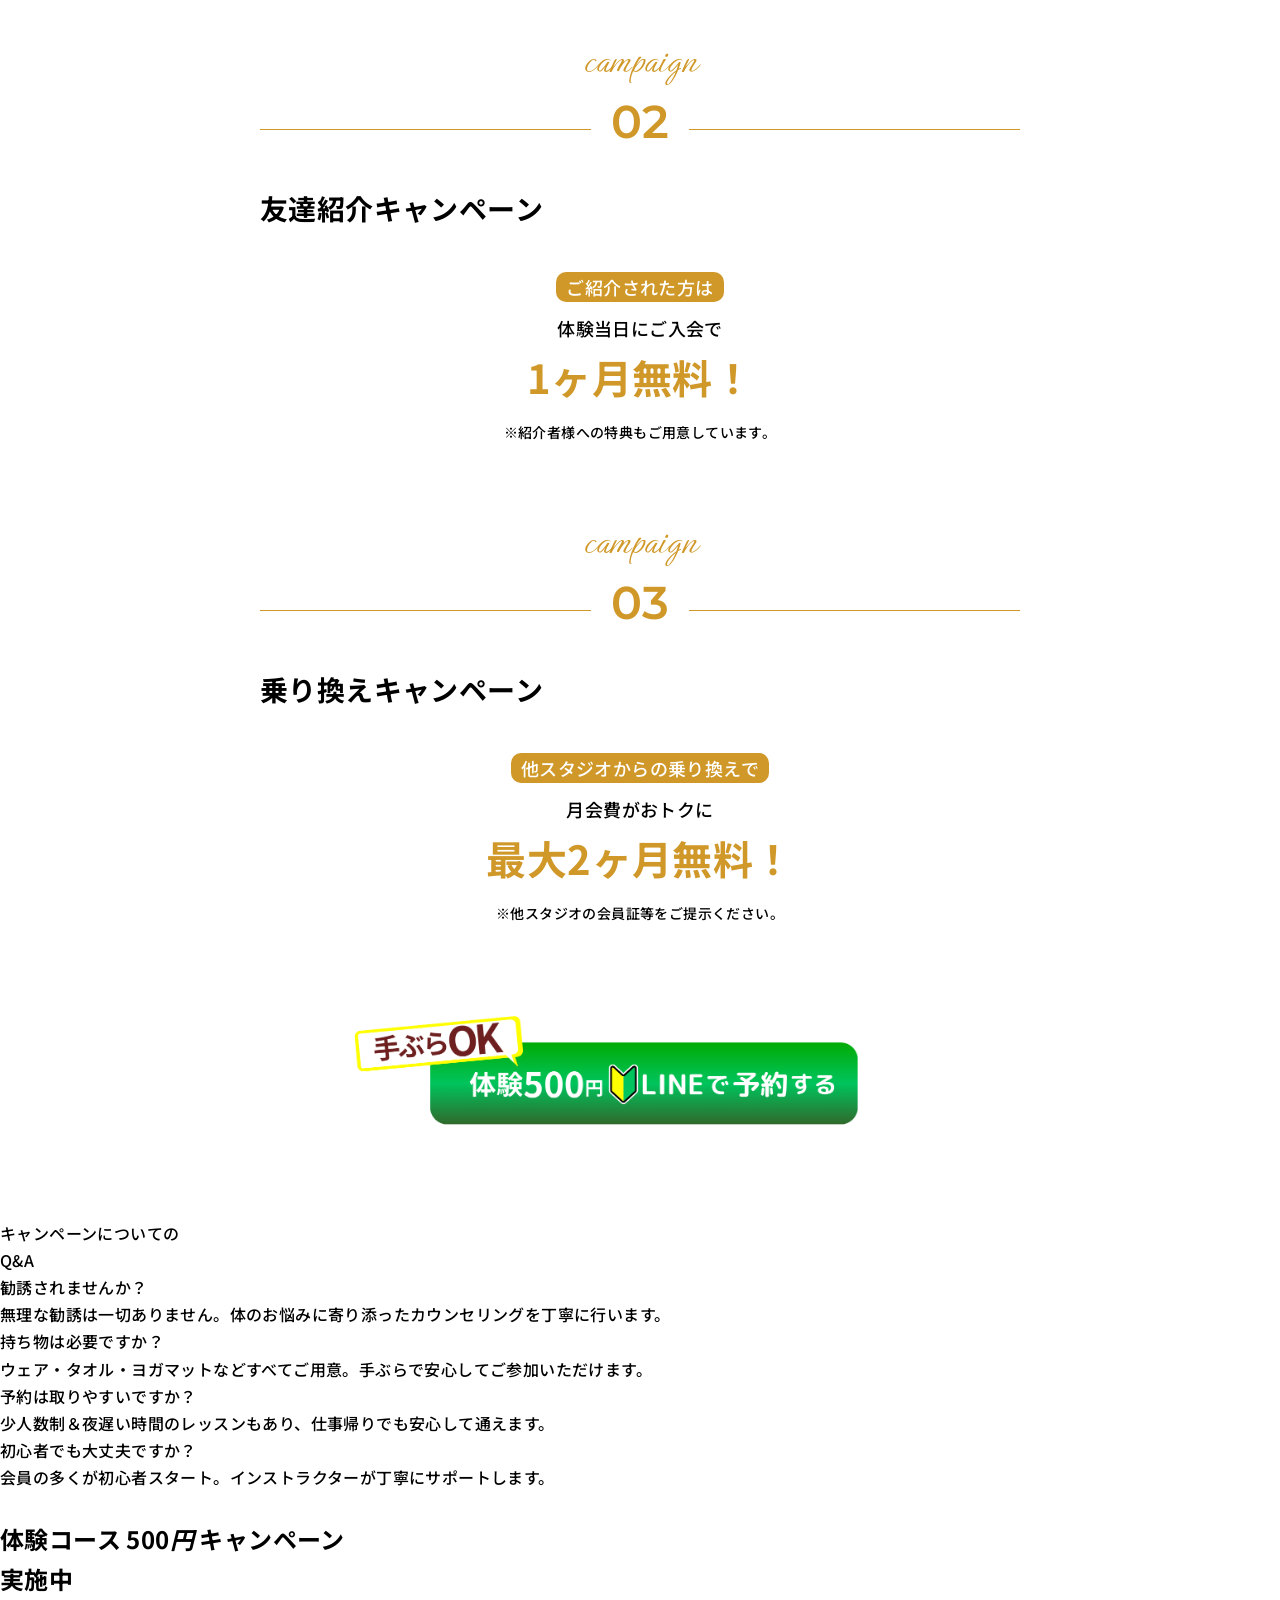
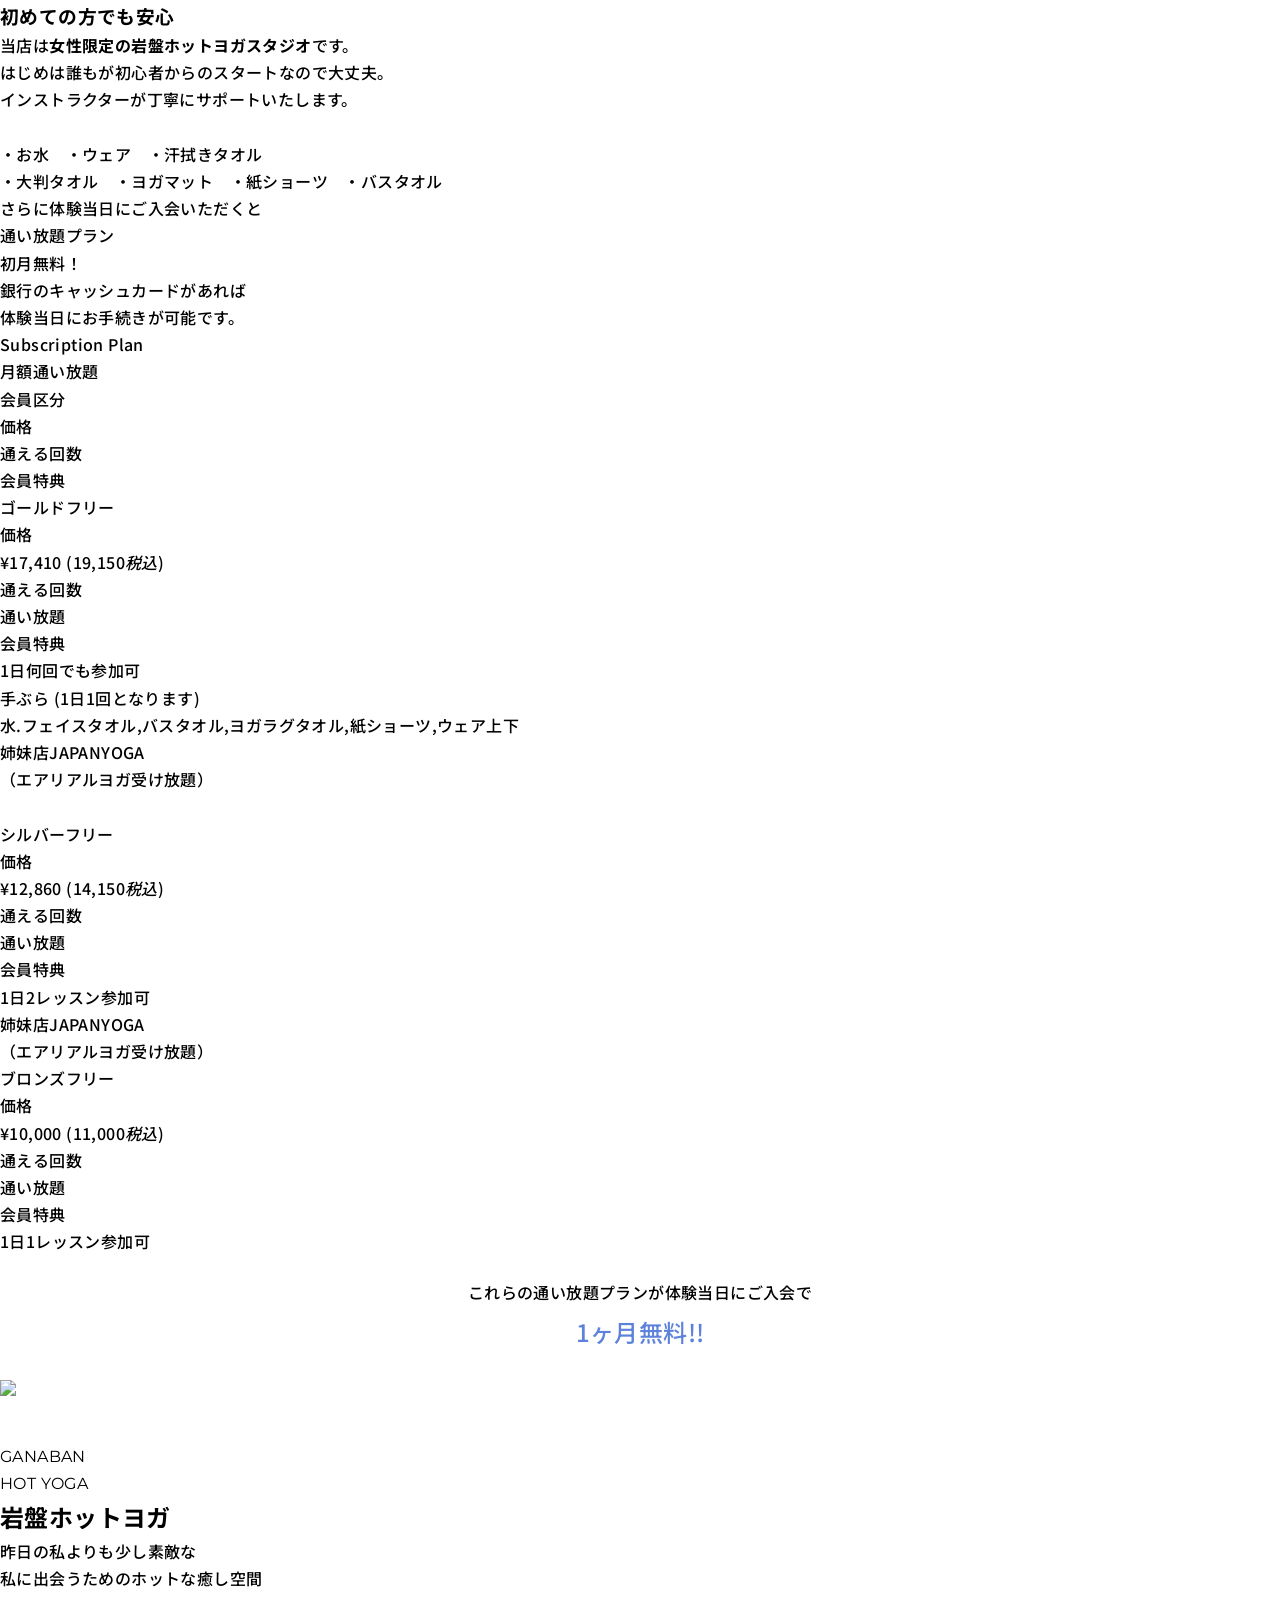
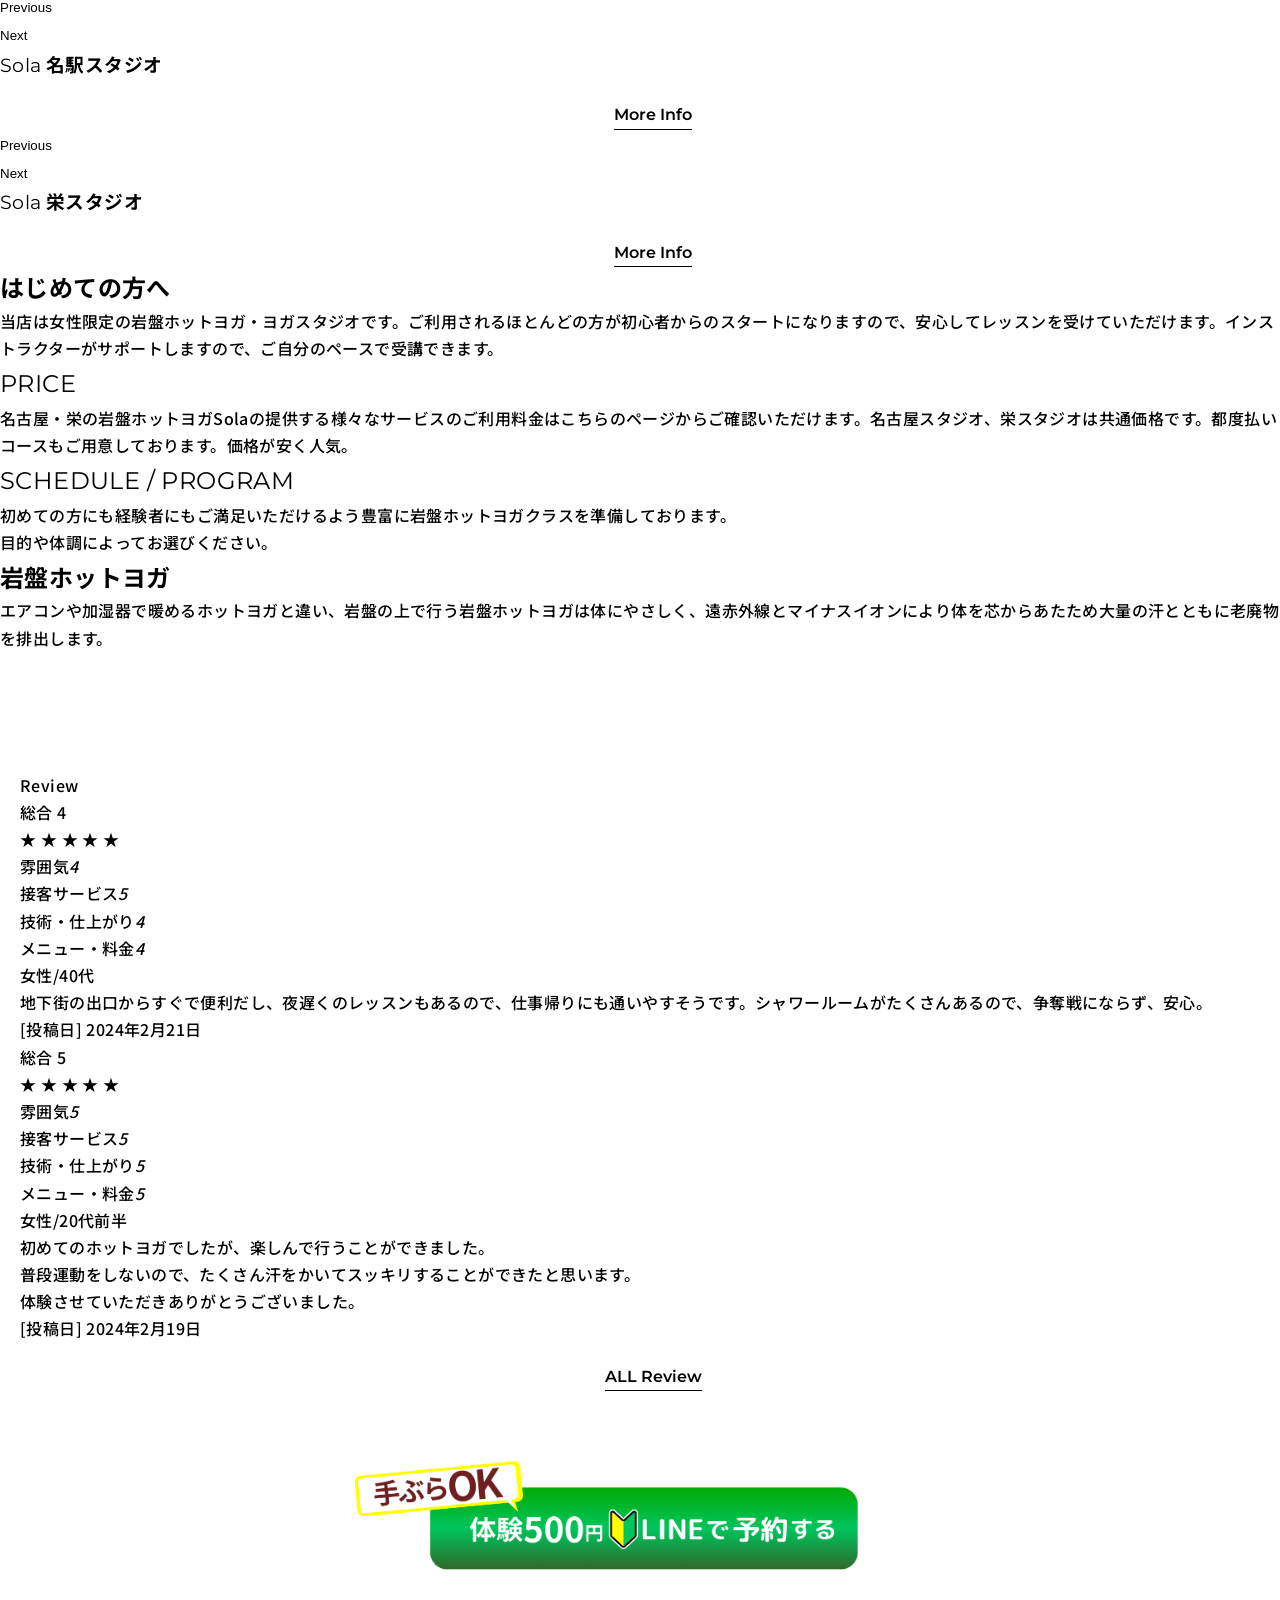
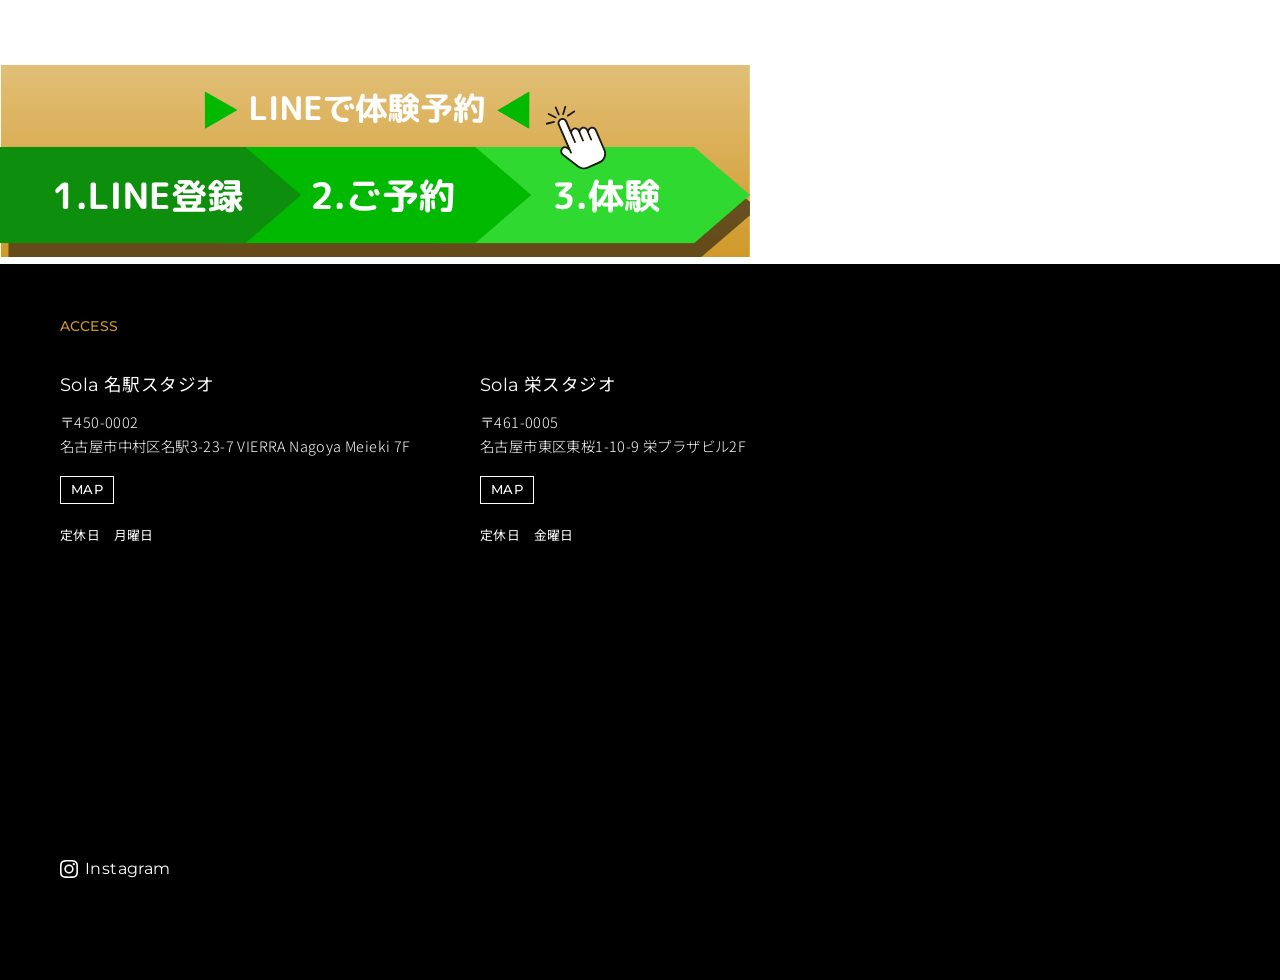
==== commit 48a26e1e: "既存のLPに合わせる" ====
--- a/index.html
+++ b/index.html
@@ -1,745 +1,414 @@
+
 <!DOCTYPE html>
 <html lang="ja">
+
 <head>
-    <meta charset="UTF-8">
-    <meta name="viewport" content="width=device-width, initial-scale=1.0">
-    <title>［体験レッスン500円］名古屋・栄の女性専用岩盤ホットヨガスタジオSola｜都度払い可</title>
-    <link rel="stylesheet" href="style.css">
-
-    <!-- ヘッダー -->
-    <header>
-        <div class="header-left">
-            <div class="logo">
-                <img src="logo.png" alt="sola">
-            </div>
-            <div class="header-description">名古屋と栄にある<br class="sp-only">岩盤ホットヨガスタジオソラ</div>
+	
+<meta charset="UTF-8">
+<meta name="viewport" content="width=device-width">
+
+<title>［体験レッスン500円］名古屋・栄の女性専用岩盤ホットヨガスタジオSola｜都度払い可</title>
+
+<meta name="description" content="ディスクリプション">
+
+<link rel="stylesheet" href="lib/slick/slick.css">
+
+<link rel="stylesheet" href="https://relaxation-sola.co.jp/wp-content/themes/sola2023/css/top.css">
+
+<link rel="stylesheet" href="css/home.css">
+
+</head>
+
+<body>
+	<div id="wrapper" class="wrapper">
+
+		<!-- ヘッダー -->
+		<header class="header">
+			<p class="logo"><img src="https://relaxation-sola.co.jp/wp-content/themes/sola2023/images/logo.png" alt="［体験レッスン500円］名古屋・栄の女性専用岩盤ホットヨガスタジオSola｜都度払い可"></p>
+			<h1>名古屋と栄にある岩盤ホットヨガスタジオ ソラ</h1>
+		</header>
+
+		<main>
+			<!-- ① FVセクション -->
+			<section class="fv">
+				<figure>
+					<picture>
+						<source srcset="fv-campaign-3promo.png" media="(max-width: 768px)">
+						<img src="fv-campaign-3promo.png" alt="">
+					</picture>
+				</figure>
+				<div class="fv-cta">
+					<a href="https://page.line.me/yvw5386a?openQrModal=true">
+						<img src="cta-line-500yen.png" alt="LINEで予約する" class="fv-cta-image">
+					</a>
+				</div>
+			</section>
+
+			<!-- ② 3大キャンペーンセクション -->
+			<section id="campaigns">
+				<!-- 01 ペア割 -->
+				<article class="campaign-item campaign-01">
+					<header class="campaign-header">
+						<span class="campaign-label">campaign</span>
+						<span class="campaign-number">01</span>
+					</header>
+
+					<h3 class="campaign-title">ペア割キャンペーン</h3>
+
+					<div class="campaign-content">
+						<p class="campaign-badge">
+							<span class="badge-text">体験当日に</span>
+						</p>
+						<p class="campaign-condition">2人同時入会で<strong>2ヶ月無料<span class="exclamation">！</span></strong></p>
+						<p class="campaign-note">
+							※キャンペーン適用には条件があります。<br>詳しくはスタッフまで。
+						</p>
+					</div>
+				</article>
+
+				<!-- 02 友達紹介 -->
+				<article class="campaign-item campaign-02">
+					<header class="campaign-header">
+						<span class="campaign-label">campaign</span>
+						<span class="campaign-number">02</span>
+					</header>
+
+					<h3 class="campaign-title">友達紹介キャンペーン</h3>
+
+					<div class="campaign-content">
+						<div class="campaign-badge">
+							<span class="badge-text">ご紹介された方は</span>
+						</div>
+						<p class="campaign-condition">体験当日にご入会で<strong>1ヶ月無料<span class="exclamation">！</span></strong></p>
+						<p class="campaign-note">
+							※紹介者様への特典もご用意しています。
+						</p>
+					</div>
+				</article>
+
+				<!-- 03 乗り換え -->
+				<article class="campaign-item campaign-03">
+					<header class="campaign-header">
+						<span class="campaign-label">campaign</span>
+						<span class="campaign-number">03</span>
+					</header>
+
+					<h3 class="campaign-title">乗り換えキャンペーン</h3>
+
+					<div class="campaign-content">
+						<div class="campaign-badge">
+							<span class="badge-text">他スタジオからの乗り換えで</span>
+						</div>
+						<p class="campaign-condition">月会費がおトクに<strong>最大2ヶ月無料<span class="exclamation">！</span></strong></p>
+						<p class="campaign-note">
+							※他スタジオの会員証等をご提示ください。
+						</p>
+					</div>
+				</article>
+
+				<div class="between-sections-cta">
+					<a href="https://page.line.me/yvw5386a?openQrModal=true">
+						<img src="cta-line-500yen.png" alt="LINEで予約する" class="fv-cta-image">
+					</a>
+				</div>
+
+			</section>
+
+			<!-- ④ Q&Aセクション -->
+			<section class="qa">
+  <p class="qa-title">キャンペーンについての<br class="sp">Q&A</p>
+  <ul class="qa-list">
+    <li class="anm">
+      <p class="title">勧誘されませんか？</p>
+      <div class="text">
+        <p>無理な勧誘は一切ありません。体のお悩みに寄り添ったカウンセリングを丁寧に行います。</p>
+      </div>
+    </li>
+    <li class="anm">
+      <p class="title">持ち物は必要ですか？</p>
+      <div class="text">
+        <p>ウェア・タオル・ヨガマットなどすべてご用意。手ぶらで安心してご参加いただけます。</p>
+      </div>
+    </li>
+    <li class="anm">
+      <p class="title">予約は取りやすいですか？</p>
+      <div class="text">
+        <p>少人数制＆夜遅い時間のレッスンもあり、仕事帰りでも安心して通えます。</p>
+      </div>
+    </li>
+    <li class="anm">
+      <p class="title">初心者でも大丈夫ですか？</p>
+      <div class="text">
+        <p>会員の多くが初心者スタート。インストラクターが丁寧にサポートします。</p>
+      </div>
+    </li>
+  </ul>
+  <p class="campaign-btn_tebura"><a href="https://line.me/R/ti/p/%40yvw5386a" target="_blank"><img src="https://relaxation-sola.co.jp/wp-content/themes/sola2023/images/campaign/btn_linetebura.png" alt=""></a></p>
+</section>
+
+			<!-- ⑤ 体験セクション -->
+			<section class="parts-campaign">
+  <h2 class="anm anm--up">体験コース <span>500<em>円</em></span> キャンペーン<br>実施中</h2>
+  <h3 class="anm anm--up">初めての方でも安心</h3>
+  <p class="text-01 anm anm--up">当店は<strong>女性限定の岩盤ホットヨガスタジオ</strong>です。<br>はじめは誰もが初心者からのスタートなので大丈夫。<br>インストラクターが丁寧にサポートいたします。</p>
+  <figure class="anm anm--up"><img src="https://relaxation-sola.co.jp/wp-content/themes/sola2023/images/campaign/teburaset.png" alt="">
+  </figure>
+  <p class="text-02 anm anm--up">・お水　・ウェア　・汗拭きタオル<br>・大判タオル　・ヨガマット　・紙ショーツ　・バスタオル</p>
+  <p class="text-03 anm anm--up"><span>さらに</span>体験当日にご入会いただくと</p>
+  <p class="text-04 anm anm--up"><span>通い放題プラン<br>初月無料！</span></p>
+  <p class="text-05 anm anm--up">銀行のキャッシュカードがあれば<br>体験当日にお手続きが可能です。</p>
+</section>
+
+			<!-- ⑥ 料金表セクション -->
+			<section class="price">
+  <p class="price-title anm anm--up">Subscription Plan</p>
+  <p class="price-title-jp anm anm--up">月額通い放題</p>
+
+  <div class="price-block anm anm--up">
+    <div class="price-head">
+      <p>会員区分</p>
+      <p>価格</p>
+      <p>通える回数</p>
+      <p>会員特典</p>
+    </div>
+    <div class="plan">
+      <p class="plan-title gold">ゴールドフリー</p>
+      <div class="plan-line">
+        <p class="plan-exp">価格</p>
+        <p class="plan-price">¥17,410 <span>(19,150<em>税込</em>)</span></p>
+      </div>
+      <div class="plan-line">
+        <p class="plan-exp">通える回数</p>
+        <p class="plan-number">通い放題</p>
+      </div>
+      <div class="plan-line">
+        <p class="plan-exp">会員特典</p>
+        <ul class="plan-list">
+          <li>1日何回でも参加可</li>
+          <li>手ぶら <span>(1日1回となります)</span><br>
+            <span>水.フェイスタオル,バスタオル,ヨガラグタオル,紙ショーツ,ウェア上下</span>
+          </li>
+          <li>姉妹店JAPANYOGA<br>
+            <span>（エアリアルヨガ受け放題）</span>
+          </li>
+        </ul>
+      </div>
+    </div>
+
+    <div class="plan">
+      <p class="no1"><img src="https://relaxation-sola.co.jp/wp-content/themes/sola2023/images/no1.png" alt=""></p>
+      <p class="plan-title silver">シルバーフリー</p>
+      <div class="plan-line">
+        <p class="plan-exp">価格</p>
+        <p class="plan-price">¥12,860 <span>(14,150<em>税込</em>)</span></p>
+      </div>
+      <div class="plan-line">
+        <p class="plan-exp">通える回数</p>
+        <p class="plan-price">通い放題</p>
+      </div>
+      <div class="plan-line">
+        <p class="plan-exp">会員特典</p>
+        <ul class="plan-list">
+          <li>1日2レッスン参加可</li>
+          <li>姉妹店JAPANYOGA<br>
+            <span>（エアリアルヨガ受け放題）</span>
+          </li>
+        </ul>
+      </div>
+    </div>
+
+    <div class="plan">
+      <p class="plan-title bronze">ブロンズフリー</p>
+      <div class="plan-line">
+        <p class="plan-exp">価格</p>
+        <p class="plan-price">¥10,000 <span>(11,000<em>税込</em>)</span></p>
+      </div>
+      <div class="plan-line">
+        <p class="plan-exp">通える回数</p>
+        <p class="plan-price">通い放題</p>
+      </div>
+      <div class="plan-line">
+        <p class="plan-exp">会員特典</p>
+        <ul class="plan-list">
+          <li>1日1レッスン参加可</li>
+        </ul>
+      </div>
+    </div>
+
+  </div>
+  <div class="price-text">
+    <p class="text anm anm--up">これらの通い放題プランが体験当日にご入会で<br><span>1ヶ月無料!!</span></p>
+    <p class="btn anm anm--up"><a href="https://line.me/R/ti/p/%40yvw5386a" target="_blank"><img src="https://relaxation-sola.co.jp/wp-content/themes/sola2023/images/campaign/camp_btn.png"></a></p>
+  </div>
+</section>
+
+			<!-- ⑦ スタジオ紹介セクション -->
+			<section class="ganban">
+  <p class="ganban-title en anm anm--up">GANABAN<br>HOT YOGA</p>
+  <h2 class="ganban-title-jp anm anm--up">岩盤ホットヨガ</h2>
+  <p class="ganban-catch anm anm--up">昨日の私よりも少し素敵な<br>
+    私に出会うためのホットな癒し空間</p>
+  <div class="ganban-studio">
+    <ul class="ganban-studio-slide anm anm--up">
+      <li><img src="https://relaxation-sola.co.jp/wp-content/themes/sola2023/images/meieki/01.jpg?1207" alt=""></li>
+      <li><img src="https://relaxation-sola.co.jp/wp-content/themes/sola2023/images/meieki/02.jpg" alt=""></li>
+      <li><img src="https://relaxation-sola.co.jp/wp-content/themes/sola2023/images/meieki/03.jpg" alt=""></li>
+    </ul>
+    <h3 class="anm anm--up"><span class="en">Sola</span> 名駅スタジオ</h3>
+    <p class="more-btn anm anm--up"><a href="https://relaxation-sola.co.jp/studio/">More Info</a></p>
+  </div>
+
+  <div class="ganban-studio">
+    <ul class="ganban-studio-slide anm anm--up">
+      <li><img src="https://relaxation-sola.co.jp/wp-content/themes/sola2023/images/sakae/01.jpg?1207" alt=""></li>
+      <li><img src="https://relaxation-sola.co.jp/wp-content/themes/sola2023/images/sakae/02.jpg" alt=""></li>
+      <li><img src="https://relaxation-sola.co.jp/wp-content/themes/sola2023/images/sakae/04.jpg" alt=""></li>
+    </ul>
+    <h3 class="anm anm--up"><span class="en">Sola</span> 栄スタジオ</h3>
+    <p class="more-btn anm anm--up"><a href="https://relaxation-sola.co.jp/studio/#sakae">More Info</a></p>
+  </div>
+</section>
+
+			<!-- ⑧ 4カラムセクション -->
+			<section class="pagenavi">
+  <div class="pagenavi-block anm anm--lr">
+    <a href="https://relaxation-sola.co.jp/biginners_info/">
+      <h2>はじめての方へ</h2>
+      <P>当店は<span>女性限定の岩盤ホットヨガ・ヨガスタジオ</span>です。ご利用されるほとんどの方が初心者からのスタートになりますので、安心してレッスンを受けていただけます。インストラクターがサポートしますので、ご自分のペースで受講できます。</P>
+    </a>
+  </div>
+  <div class="pagenavi-block anm anm--lr">
+    <a href="https://relaxation-sola.co.jp/price/">
+      <h2><span class="en">PRICE</span></h2>
+      <P>名古屋・栄の岩盤ホットヨガSolaの提供する様々なサービスのご利用料金はこちらのページからご確認いただけます。名古屋スタジオ、栄スタジオは共通価格です。都度払いコースもご用意しております。価格が安く人気。</P>
+    </a>
+  </div>
+  <div class="pagenavi-block anm anm--lr">
+    <a href="https://relaxation-sola.co.jp/yoga_schedule/">
+      <h2><span class="en">SCHEDULE / PROGRAM</span></h2>
+      <P>初めての方にも経験者にもご満足いただけるよう豊富に岩盤ホットヨガクラスを準備しております。<br>
+        目的や体調によってお選びください。</P>
+    </a>
+  </div>
+  <div class="pagenavi-block anm anm--lr">
+    <a href="https://relaxation-sola.co.jp/biginners_info/#ganban">
+      <h2>岩盤ホットヨガ</h2>
+      <P>エアコンや加湿器で暖めるホットヨガと違い、岩盤の上で行う岩盤ホットヨガは体にやさしく、遠赤外線とマイナスイオンにより体を芯からあたため大量の汗とともに老廃物を排出します。</P>
+    </a>
+  </div>
+</section>
+
+			<!-- ⑨ レビューセクション -->
+			<section class="review">
+  <p class="content-title anm anm--up">Review</p>
+
+  <ul class="review-list">
+    <li class="anm anm--up">
+      <div class="head">
+
+        <p class="title">総合 4　<br class="sp">
+          <span class="star">
+            <span class="on">★</span>
+            <span class="on">★</span>
+            <span class="on">★</span>
+            <span class="on">★</span>
+            <span>★</span>
+          </span>
+        </p>
+        <div class="assess">
+          <p><span>雰囲気</span><em>4</em></p>
+          <p><span>接客サービス</span><em>5</em></p>
+          <p><span>技術・仕上がり</span><em>4</em></p>
+          <p><span>メニュー・料金</span><em>4</em></p>
         </div>
-        <button class="menu-button" type="button">MENU</button>
-        <a href="https://page.line.me/yvw5386a?openQrModal=true" class="reservation-button">ご予約</a>
-    </header>
-
-    <main>
-    <!-- ① FVセクション -->
-    <section id="fv" class="fv">
-        <div class="fv-bg"></div>
-        <div class="fv-content"></div>
-        <!-- FV直下CTA -->
-        <div class="fv-cta">
-            <a href="https://page.line.me/yvw5386a?openQrModal=true">
-                <img src="cta-line-500yen.png" alt="LINEで予約する" class="fv-cta-image">
-            </a>
+      </div>
+      <p class="gender">女性/40代</p>
+      <div class="text">
+        <p>地下街の出口からすぐで便利だし、夜遅くのレッスンもあるので、仕事帰りにも通いやすそうです。シャワールームがたくさんあるので、争奪戦にならず、安心。</p>
+      </div>
+      <p class="date">[投稿日] 2024年2月21日</p>
+    </li>
+    <li class="anm anm--up">
+      <div class="head">
+
+        <p class="title">総合 5　<br class="sp">
+          <span class="star">
+            <span class="on">★</span>
+            <span class="on">★</span>
+            <span class="on">★</span>
+            <span class="on">★</span>
+            <span class="on">★</span>
+          </span>
+        </p>
+        <div class="assess">
+          <p><span>雰囲気</span><em>5</em></p>
+          <p><span>接客サービス</span><em>5</em></p>
+          <p><span>技術・仕上がり</span><em>5</em></p>
+          <p><span>メニュー・料金</span><em>5</em></p>
         </div>
-    </section>
-
-<!-- ② 3大キャンペーンセクション -->
-<!-- 修正履歴: 空の見出しタグを修正（2024-12-10） -->
-<section id="campaigns">
-    <h2 class="campaign-section-title visually-hidden">3大キャンペーン</h2>
-
-    <!-- 01 ペア割 -->
-    <article class="campaign-item campaign-01">
-        <header class="campaign-header">
-            <span class="campaign-label">campaign</span>
-            <span class="campaign-number">01</span>
-        </header>
-
-        <h3 class="campaign-title">ペア割キャンペーン</h3>
-
-        <div class="campaign-content">
-            <div class="campaign-badge">
-                <span class="badge-text">体験当日に</span>
-            </div>
-            <p class="campaign-condition">2人同時入会で</p>
-            <p class="campaign-benefit">
-                2ヶ月無料<span class="exclamation">！</span>
-            </p>
-            <p class="campaign-note">
-                ※キャンペーン適用には条件があります。詳しくはスタッフまで。
-            </p>
-        </div>
-    </article>
-
-    <!-- 02 友達紹介 -->
-    <article class="campaign-item campaign-02">
-        <header class="campaign-header">
-            <span class="campaign-label">campaign</span>
-            <span class="campaign-number">02</span>
-        </header>
-
-        <h3 class="campaign-title">友達紹介キャンペーン</h3>
-
-        <div class="campaign-content">
-            <div class="campaign-badge">
-                <span class="badge-text">ご紹介された方は</span>
-            </div>
-            <p class="campaign-condition">体験当日にご入会で</p>
-            <p class="campaign-benefit">
-                1ヶ月無料<span class="exclamation">！</span>
-            </p>
-            <p class="campaign-note">
-                ※紹介者様への特典もご用意しています。
-            </p>
-        </div>
-    </article>
-
-    <!-- 03 乗り換え -->
-    <article class="campaign-item campaign-03">
-        <header class="campaign-header">
-            <span class="campaign-label">campaign</span>
-            <span class="campaign-number">03</span>
-        </header>
-
-        <h3 class="campaign-title">乗り換えキャンペーン</h3>
-
-        <div class="campaign-content">
-            <div class="campaign-badge">
-                <span class="badge-text">他スタジオからの乗り換えで</span>
-            </div>
-            <p class="campaign-condition">月会費がおトクに</p>
-            <p class="campaign-benefit">
-                最大2ヶ月無料<span class="exclamation">！</span>
-            </p>
-            <p class="campaign-note">
-                ※他スタジオの会員証等をご提示ください。
-            </p>
-        </div>
-    </article>
-</section>
-
-    <!-- ④ Q&Aセクション -->
-    <section id="faq" class="qa-section">
-        <!-- セクションタイトル -->
-        <h2 class="qa-title">キャンペーンについてのQ&A</h2>
-        
-        <!-- Q&Aリスト -->
-        <dl class="qa-list">
-            <!-- Q&A項目1: 勧誘について -->
-            <dt class="qa-question">
-                <span class="qa-question-text">勧誘されませんか&nbsp;?</span>
-                <span class="qa-icon">
-                    <span class="qa-arrow">▼</span>
-                </span>
-            </dt>
-            <dd class="qa-answer">
-                無理な勧誘は一切ありません。体のお悩みに寄り添ったカウンセリングを丁寧に行います。
-            </dd>
-            
-            <!-- Q&A項目2: 持ち物について -->
-            <dt class="qa-question">
-                <span class="qa-question-text">持ち物は必要ですか&nbsp;?</span>
-                <span class="qa-icon">
-                    <span class="qa-arrow">▼</span>
-                </span>
-            </dt>
-            <dd class="qa-answer">
-                ウェア・タオル・ヨガマットなどすべてご用意。手ぶらで安心してご参加いただけます。
-            </dd>
-            
-            <!-- Q&A項目3: 予約について -->
-            <dt class="qa-question">
-                <span class="qa-question-text">予約は取りやすいですか&nbsp;?</span>
-                <span class="qa-icon">
-                    <span class="qa-arrow">▼</span>
-                </span>
-            </dt>
-            <dd class="qa-answer">
-                少人数制&夜遅い時間のレッスンもあり、仕事帰りでも安心して通えます。
-            </dd>
-            
-            <!-- Q&A項目4: 初心者について -->
-            <dt class="qa-question">
-                <span class="qa-question-text">初心者でも大丈夫ですか&nbsp;?</span>
-                <span class="qa-icon">
-                    <span class="qa-arrow">▼</span>
-                </span>
-            </dt>
-            <dd class="qa-answer">
-                会員の多くが初心者スタート。インストラクターが丁寧にサポートします。
-            </dd>
-        </dl>
-        
-        <!-- CTAセクション -->
-        <div class="qa-cta">
-            <div class="qa-cta-badge">
-                <span class="qa-badge-text">手ぶらで OK!</span>
-            </div>
-            
-            <a href="https://page.line.me/yvw5386a?openQrModal=true" class="qa-cta-button qa-line-button qa-large">
-                LINEで500円<br class="sp-only">体験予約
-            </a>
-        </div>
-    </section>
-
-    <!-- ⑤ 体験セクション -->
-    <section id="trial" class="trial-section">
-        <!-- キャンペーンヘッダー -->
-        <div class="trial-header">
-            <h2 class="trial-title">
-                <span class="trial-title-main line-main">体験コース</span>
-                <span class="trial-title-price line-price">500円</span>
-                <span class="trial-title-campaign line-sub">キャンペーン</span>
-            </h2>
-            <p class="trial-campaign-status">実施中</p>
-        </div>
-        
-        <!-- 初心者向け説明 -->
-        <div class="trial-intro">
-            <h3 class="trial-intro-title">初めての方でも安心</h3>
-            <p class="trial-intro-text">
-                当店は<strong>女性限定の岩盤ホットヨガスタジオ</strong>です。<br>
-                はじめは誰もが初心者からのスタートなので大丈夫。<br>
-                インストラクターが丁寧にサポートいたします。
-            </p>
-        </div>
-        
-        <!-- 手ぶらでOKセクション -->
-        <div class="trial-hands-free-section">
-            <div class="trial-hands-free-badge">
-                <span class="trial-badge-circle">無料</span>
-                <div class="trial-badge-text-group">
-                    <span class="trial-badge-main-text">手ぶらでOK</span>
-                    <span class="trial-badge-sub-text">7点セットつき</span>
-                </div>
-            </div>
-            
-            <!-- アイコン表示 -->
-            <div class="trial-service-icons">
-                <div class="trial-icon-item">
-                    <!-- 水ボトルアイコン -->
-                </div>
-                <div class="trial-icon-item">
-                    <!-- ウェアアイコン -->
-                </div>
-                <div class="trial-icon-item">
-                    <!-- タオルアイコン -->
-                </div>
-                <div class="trial-icon-item">
-                    <!-- ヨガマットアイコン -->
-                </div>
-                <div class="trial-icon-item">
-                    <!-- タオルスタックアイコン -->
-                </div>
-            </div>
-            
-            <!-- 提供アイテムリスト -->
-            <ul class="trial-service-items-list">
-                <li>・お水・ウェア ・汗拭きタオル</li>
-                <li>・大判タオル・ヨガマット ・紙ショーツ・バスタオル</li>
-            </ul>
-        </div>
-        
-        <!-- 追加特典セクション -->
-        <div class="trial-additional-benefit">
-            <p class="trial-benefit-intro">さらに</p>
-            <p class="trial-benefit-condition">体験当日にご入会いただくと</p>
-            
-            <!-- 特典ボックス -->
-            <div class="trial-benefit-box">
-                <p class="trial-benefit-plan">通い放題プラン</p>
-                <p class="trial-benefit-free">初月無料<span class="trial-exclamation">!</span></p>
-            </div>
-            
-            <p class="trial-benefit-note">
-                銀行のキャッシュカードがあれば<br>
-                体験当日にお手続きが可能です。
-            </p>
-        </div>
-    </section>
-
-    <!-- ⑥ 料金表セクション -->
-    <section id="pricing" class="price-section">
-        <!-- セクションタイトル -->
-        <div class="price-header">
-            <h2 class="price-title">Subscription Plan</h2>
-            <p class="price-subtitle">月額通い放題</p>
-        </div>
-        
-        <!-- 料金表 -->
-        <div class="price-table-wrapper">
-            <table class="price-table">
-                <!-- テーブルヘッダー -->
-                <thead>
-                    <tr>
-                        <th>会員区分</th>
-                        <th>価格</th>
-                        <th>通える回数</th>
-                        <th>会員特典</th>
-                    </tr>
-                </thead>
-                
-                <!-- テーブルボディ -->
-                <tbody>
-                    <!-- ゴールドフリープラン -->
-                    <tr class="price-plan-row price-plan-gold">
-                        <td class="price-plan-name">
-                            <span class="price-plan-label">ゴールドフリー</span>
-                        </td>
-                        <td class="price-plan-price">
-                            <span class="price-amount">¥17,410</span>
-                            <span class="price-tax">(19,150税込)</span>
-                        </td>
-                        <td class="price-plan-visits">通い放題</td>
-                        <td class="price-plan-benefits">
-                            <ul class="price-benefits-list">
-                                <li>1日何回でも参加可</li>
-                                <li>手ぶら (1日1回となります) 水、フェイスタオル、バスタオル、ヨガラグタオル、紙ショーツ、ウェア上下</li>
-                                <li>姉妹店JAPANYOGA（エアリアルヨガ受け放題）</li>
-                            </ul>
-                        </td>
-                    </tr>
-                    
-                    <!-- シルバーフリープラン -->
-                    <tr class="price-plan-row price-plan-silver">
-                        <td class="price-plan-name">
-                            <div class="price-plan-name-row">
-                                <span class="price-plan-label">シルバーフリー</span>
-                                <div class="price-popular-badge">
-                                    <span class="price-badge-icon" aria-hidden="true"></span>
-                                    <span class="price-badge-text">人気 NO.1</span>
-                                </div>
-                            </div>
-                        </td>
-                        <td class="price-plan-price">
-                            <span class="price-amount">¥12,860</span>
-                            <span class="price-tax">(14,150税込)</span>
-                        </td>
-                        <td class="price-plan-visits">通い放題</td>
-                        <td class="price-plan-benefits">
-                            <ul class="price-benefits-list">
-                                <li>1日2レッスン参加可</li>
-                                <li>姉妹店JAPANYOGA（エアリアルヨガ受け放題）</li>
-                            </ul>
-                        </td>
-                    </tr>
-                    
-                    <!-- ブロンズフリープラン -->
-                    <tr class="price-plan-row price-plan-bronze">
-                        <td class="price-plan-name">
-                            <span class="price-plan-label">ブロンズフリー</span>
-                        </td>
-                        <td class="price-plan-price">
-                            <span class="price-amount">¥10,000</span>
-                            <span class="price-tax">(11,000税込)</span>
-                        </td>
-                        <td class="price-plan-visits">通い放題</td>
-                        <td class="price-plan-benefits">
-                            <ul class="price-benefits-list">
-                                <li>1日1レッスン参加可</li>
-                            </ul>
-                        </td>
-                    </tr>
-                </tbody>
-            </table>
-        </div>
-        
-        <!-- SP用料金カード（スマホのみ表示） -->
-        <div class="price-card-list">
-            <!-- ゴールドフリープラン -->
-            <div class="price-card price-card-gold">
-                <div class="price-card-header">
-                    <h3 class="price-card-name">ゴールドフリー</h3>
-                </div>
-                <div class="price-card-body">
-                    <div class="price-card-price">
-                        <span class="price-card-amount">¥17,410</span>
-                        <span class="price-card-tax">(19,150税込)</span>
-                    </div>
-                    <div class="price-card-visits">通い放題</div>
-                    <div class="price-card-benefits">
-                        <ul class="price-card-benefits-list">
-                            <li>1日何回でも参加可</li>
-                            <li>手ぶら (1日1回となります) 水、フェイスタオル、バスタオル、ヨガラグタオル、紙ショーツ、ウェア上下</li>
-                            <li>姉妹店JAPANYOGA（エアリアルヨガ受け放題）</li>
-                        </ul>
-                    </div>
-                </div>
-            </div>
-            
-            <!-- シルバーフリープラン -->
-            <div class="price-card price-card-silver">
-                <div class="price-card-header">
-                    <h3 class="price-card-name">
-                        <span>シルバーフリー</span>
-                        <span class="price-card-badge">人気 NO.1</span>
-                    </h3>
-                </div>
-                <div class="price-card-body">
-                    <div class="price-card-price">
-                        <span class="price-card-amount">¥12,860</span>
-                        <span class="price-card-tax">(14,150税込)</span>
-                    </div>
-                    <div class="price-card-visits">通い放題</div>
-                    <div class="price-card-benefits">
-                        <ul class="price-card-benefits-list">
-                            <li>1日2レッスン参加可</li>
-                            <li>姉妹店JAPANYOGA（エアリアルヨガ受け放題）</li>
-                        </ul>
-                    </div>
-                </div>
-            </div>
-            
-            <!-- ブロンズフリープラン -->
-            <div class="price-card price-card-bronze">
-                <div class="price-card-header">
-                    <h3 class="price-card-name">ブロンズフリー</h3>
-                </div>
-                <div class="price-card-body">
-                    <div class="price-card-price">
-                        <span class="price-card-amount">¥10,000</span>
-                        <span class="price-card-tax">(11,000税込)</span>
-                    </div>
-                    <div class="price-card-visits">通い放題</div>
-                    <div class="price-card-benefits">
-                        <ul class="price-card-benefits-list">
-                            <li>1日1レッスン参加可</li>
-                        </ul>
-                    </div>
-                </div>
-            </div>
-        </div>
-        
-        <!-- キャンペーン特典ボックス -->
-        <div class="price-campaign-benefit-box">
-            <p class="price-benefit-condition">
-                これらの通い放題プランが体験当日にご入会で
-            </p>
-            <h3 class="price-benefit-title">1ヶ月無料<span class="price-exclamation">!!</span></h3>
-        </div>
-        
-        <!-- 体験キャンペーン情報 -->
-        <div class="price-trial-campaign-box">
-            <div class="price-campaign-decorative-text price-decorative-top">
-                <span class="price-handwriting">レッツ芯熱体験!!</span>
-            </div>
-            
-            <h2 class="price-campaign-main-title">
-                <span class="price-title-text line-main">体験コース</span>
-                <span class="price-title-price-gold line-price">500円</span>
-                <span class="price-title-text line-sub">キャンペーン</span>
-            </h2>
-            
-            <p class="price-campaign-status">実施中</p>
-            
-            <div class="price-campaign-decorative-text price-decorative-bottom">
-                <span class="price-handwriting">手ぶらでOK!</span>
-            </div>
-            
-            <!-- CTAボタン -->
-            <div class="price-cta">
-                <a href="https://page.line.me/yvw5386a?openQrModal=true" class="price-cta-button price-line-cta-button">
-                    お申し込みは<br class="sp-only">LINEから！
-                </a>
-            </div>
-        </div>
-    </section>
-
-    <!-- ⑦ スタジオ紹介セクション -->
-    <section id="studio" class="studio-section">
-        <!-- メインビジュアルエリア -->
-        <div class="studio-hero">
-            <!-- 上部テキストコンテンツ -->
-            <div class="studio-hero-text">
-                <h2 class="studio-main-title">
-                    <span class="studio-title-line-1">GANABAN</span>
-                    <span class="studio-title-line-2">HOT YOGA</span>
-                </h2>
-                <h3 class="studio-subtitle">岩盤ホットヨガ</h3>
-                <p class="studio-catchphrase">
-                    昨日の私よりも少し素敵な<br>
-                    私に出会うためのホットな癒し空間
-                </p>
-            </div>
-        </div>
-        
-        <!-- スタジオ写真セクション -->
-        <div class="studio-photos">
-            <!-- Sola 名駅スタジオ -->
-            <div class="studio-photo-group">
-                <h3 class="studio-photo-title">Sola 名駅スタジオ</h3>
-                <div class="studio-photo-grid">
-                    <img src="studio-meieki-main-floor.jpg" alt="名駅スタジオ メインフロア" class="studio-photo">
-                    <img src="studio-meieki-powder-room.jpg" alt="名駅スタジオ パウダールーム" class="studio-photo">
-                    <img src="studio-meieki-shower-room.jpg" alt="名駅スタジオ シャワールーム" class="studio-photo">
-                </div>
-            </div>
-            
-            <!-- Sola 栄スタジオ -->
-            <div class="studio-photo-group">
-                <h3 class="studio-photo-title">Sola 栄スタジオ</h3>
-                <div class="studio-photo-grid">
-                    <img src="studio-sakae-main-floor.jpg" alt="栄スタジオ メインフロア" class="studio-photo">
-                    <img src="studio-sakae-powder-room.jpg" alt="栄スタジオ パウダールーム" class="studio-photo">
-                    <img src="studio-sakae-locker-room.jpg" alt="栄スタジオ ロッカールーム" class="studio-photo">
-                </div>
-            </div>
-        </div>
-    </section>
-
-    <!-- ⑧ 4カラムセクション -->
-    <section id="info-section" class="info-section">
-        <div class="info-grid">
-            <!-- カラム1: はじめての方へ -->
-            <article class="info-card info-card-1">
-                <a href="https://relaxation-sola.co.jp/biginners_info/" class="info-card-link">
-                    <div class="info-card-image">
-                        <img src="https://placehold.co/500x700" alt="木のポーズをしている女性" class="info-card-bg-image">
-                    </div>
-                    <div class="info-card-overlay">
-                        <h3 class="info-card-title">はじめての方へ</h3>
-                        <p class="info-card-text">
-                            当店は女性限定の岩盤ホットヨガ・ヨガスタジオです。ご利用されるほとんどの方が初心者からのスタートになりますので、安心してレッスンを受けていただけます。インストラクターがサポートしますので、ご自分のペースで受講できます。
-                        </p>
-                        <div class="info-card-nav">
-                            <span class="info-nav-arrow">→</span>
-                        </div>
-                    </div>
-                </a>
-            </article>
-            
-            <!-- カラム2: PRICE -->
-            <article class="info-card info-card-2">
-                <a href="https://relaxation-sola.co.jp/price/" class="info-card-link">
-                    <div class="info-card-image">
-                        <img src="https://placehold.co/500x700" alt="ヨガのポーズをしている複数の人" class="info-card-bg-image">
-                    </div>
-                    <div class="info-card-overlay">
-                        <h3 class="info-card-title">PRICE</h3>
-                        <p class="info-card-text">
-                            名古屋・栄の岩盤ホットヨガ Solaの提供する様々なサービスのご利用料金はこちらのページからご確認いただけます。名古屋スタジオ、栄スタジオは共通価格です。都度払いコースもご用意しております。価格が安く人気。
-                        </p>
-                        <div class="info-card-nav">
-                            <span class="info-nav-arrow">→</span>
-                        </div>
-                    </div>
-                </a>
-            </article>
-            
-            <!-- カラム3: SCHEDULE / PROGRAM -->
-            <article class="info-card info-card-3">
-                <a href="https://relaxation-sola.co.jp/yoga_schedule/" class="info-card-link">
-                    <div class="info-card-image">
-                        <img src="https://placehold.co/500x700" alt="瞑想ポーズをしている人" class="info-card-bg-image">
-                    </div>
-                    <div class="info-card-overlay">
-                        <h3 class="info-card-title">SCHEDULE / PROGRAM</h3>
-                        <p class="info-card-text">
-                            初めての方にも経験者にもご満足いただけるよう豊富に岩盤ホットヨガ<br>
-                            クラスを準備しております。<br>
-                            目的や体調によってお選びください。
-                        </p>
-                        <div class="info-card-nav">
-                            <span class="info-nav-arrow">→</span>
-                        </div>
-                    </div>
-                </a>
-            </article>
-            
-            <!-- カラム4: 岩盤ホットヨガ -->
-            <article class="info-card info-card-4">
-                <a href="https://relaxation-sola.co.jp/biginners_info/#ganban" class="info-card-link">
-                    <div class="info-card-image">
-                        <img src="https://placehold.co/500x700" alt="岩盤ホットヨガスタジオの内部" class="info-card-bg-image">
-                    </div>
-                    <div class="info-card-overlay">
-                        <h3 class="info-card-title">岩盤ホットヨガ</h3>
-                        <p class="info-card-text">
-                            エアコンや加湿器で暖めるホットヨガと違い、岩盤の上で行う岩盤ホットヨガは体にやさしく、遠赤外線とマイナスイオンにより体を芯からあたため大量の汗とともに老廃物を排出します。
-                        </p>
-                        <div class="info-card-nav">
-                            <span class="info-nav-arrow">→</span>
-                        </div>
-                    </div>
-                </a>
-            </article>
-        </div>
-    </section>
-
-    <!-- ⑨ レビューセクション -->
-    <section id="reviews" class="review-section">
-        <!-- セクションタイトル -->
-        <h2 class="review-section-title">Review</h2>
-        
-        <!-- レビューリスト -->
-        <div class="review-list">
-            <!-- レビュー1 -->
-            <article class="review-item">
-                <div class="review-box">
-                    <!-- 総合評価 -->
-                    <div class="review-header">
-                        <div class="review-overall-rating">
-                            <span class="review-rating-label">総合</span>
-                            <span class="review-rating-value">4</span>
-                        </div>
-                        <div class="review-star-rating" aria-label="4 out of 5 stars">
-                            <span class="review-star review-star-filled">★</span>
-                            <span class="review-star review-star-filled">★</span>
-                            <span class="review-star review-star-filled">★</span>
-                            <span class="review-star review-star-filled">★</span>
-                            <span class="review-star review-star-outline">★</span>
-                        </div>
-                    </div>
-                    
-                    <div class="review-divider"></div>
-                    
-                    <!-- 詳細評価 -->
-                    <div class="review-detail-ratings">
-                        <span class="review-detail-item">雰囲気 4</span>
-                        <span class="review-detail-item">接客サービス 5</span>
-                        <span class="review-detail-item">技術・仕上がり 4</span>
-                        <span class="review-detail-item">メニュー・料金 4</span>
-                    </div>
-                    
-                    <div class="review-divider"></div>
-                    
-                    <!-- レビュアー情報 -->
-                    <p class="review-reviewer">女性/40代</p>
-                    
-                    <!-- レビューテキスト -->
-                    <p class="review-text">
-                        地下街の出口からすぐで便利だし、夜遅くのレッスンもあるので、仕事帰りにも通いやすそうです。シャワールームがたくさんあるので、争奪戦にならず、安心。
-                    </p>
-                    
-                    <!-- 投稿日 -->
-                    <p class="review-date">[投稿日] 2024年2月21日</p>
-                </div>
-            </article>
-            
-            <!-- レビュー2 -->
-            <article class="review-item">
-                <div class="review-box">
-                    <!-- 総合評価 -->
-                    <div class="review-header">
-                        <div class="review-overall-rating">
-                            <span class="review-rating-label">総合</span>
-                            <span class="review-rating-value">5</span>
-                        </div>
-                        <div class="review-star-rating" aria-label="5 out of 5 stars">
-                            <span class="review-star review-star-filled">★</span>
-                            <span class="review-star review-star-filled">★</span>
-                            <span class="review-star review-star-filled">★</span>
-                            <span class="review-star review-star-filled">★</span>
-                            <span class="review-star review-star-filled">★</span>
-                        </div>
-                    </div>
-                    
-                    <div class="review-divider"></div>
-                    
-                    <!-- 詳細評価 -->
-                    <div class="review-detail-ratings">
-                        <span class="review-detail-item">雰囲気 5</span>
-                        <span class="review-detail-item">接客サービス 5</span>
-                        <span class="review-detail-item">技術・仕上がり 5</span>
-                        <span class="review-detail-item">メニュー・料金 5</span>
-                    </div>
-                    
-                    <div class="review-divider"></div>
-                    
-                    <!-- レビュアー情報 -->
-                    <p class="review-reviewer">女性/20代前半</p>
-                    
-                    <!-- レビューテキスト -->
-                    <p class="review-text">
-                        初めてのホットヨガでしたが、楽しんで行うことができました。普段運動をしないので、たくさん汗をかいてスッキリすることができたと思います。体験させていただきありがとうございました。
-                    </p>
-                    
-                    <!-- 投稿日 -->
-                    <p class="review-date">[投稿日] 2024年2月19日</p>
-                </div>
-            </article>
-            
-            <!-- レビュー3 -->
-            <article class="review-item">
-                <div class="review-box">
-                    <!-- 総合評価 -->
-                    <div class="review-header">
-                        <div class="review-overall-rating">
-                            <span class="review-rating-label">総合</span>
-                            <span class="review-rating-value">5</span>
-                        </div>
-                        <div class="review-star-rating" aria-label="5 out of 5 stars">
-                            <span class="review-star review-star-filled">★</span>
-                            <span class="review-star review-star-filled">★</span>
-                            <span class="review-star review-star-filled">★</span>
-                            <span class="review-star review-star-filled">★</span>
-                            <span class="review-star review-star-filled">★</span>
-                        </div>
-                    </div>
-                    
-                    <div class="review-divider"></div>
-                    
-                    <!-- 詳細評価 -->
-                    <div class="review-detail-ratings">
-                        <span class="review-detail-item">雰囲気 5</span>
-                        <span class="review-detail-item">接客サービス 5</span>
-                        <span class="review-detail-item">技術・仕上がり 5</span>
-                        <span class="review-detail-item">メニュー・料金 5</span>
-                    </div>
-                    
-                    <div class="review-divider"></div>
-                    
-                    <!-- レビュアー情報 -->
-                    <p class="review-reviewer">女性/30代</p>
-                    
-                    <!-- レビューテキスト -->
-                    <p class="review-text">
-                        初めての岩盤浴ヨガでしたが暑すぎることもなく気持ちよく体験できました。インストラクターの方の指導も聞き取りやすく、わかりやすくてあっという間の時間でした。無理な勧誘もなかったです。
-                    </p>
-                    
-                    <!-- 投稿日 -->
-                    <p class="review-date">[投稿日] 2024年2月18日</p>
-                </div>
-            </article>
-        </div>
-    </section>
-
-    <!-- レビュー → ACCESS 間CTA（FV直下CTAの流用） -->
-    <div class="between-sections-cta">
-        <a href="https://page.line.me/yvw5386a?openQrModal=true">
-            <img src="cta-line-500yen.png" alt="LINEで予約する" class="fv-cta-image">
-        </a>
-    </div>
-    </main>
-
-    <!-- ⑩ フッター（ACCESS）セクション -->
-    <footer id="access" class="access-section">
-
-    <h2 class="access-title">ACCESS</h2>
-
-    <div class="access-wrapper">
-
-        <!-- 名駅スタジオ -->
-        <article class="access-card">
-            <h3 class="access-studio-name">Sola 名駅スタジオ</h3>
-
-            <p class="access-address">
-                〒450-0002<br>
-                名古屋市中村区名駅3-23-7 VIERRA Nagoya Meieki 7F
-            </p>
-
-            <a href="https://maps.app.goo.gl/vQdTceQQ7ZraeNiq8" class="access-map-btn">MAP</a>
-
-            <p class="access-holiday">定休日　月曜日</p>
-        </article>
-
-        <!-- 栄スタジオ -->
-        <article class="access-card">
-            <h3 class="access-studio-name">Sola 栄スタジオ</h3>
-
-            <p class="access-address">
-                〒461-0005<br>
-                名古屋市東区東桜1-10-9 栄プラザビル2F
-            </p>
-
-            <a href="https://maps.app.goo.gl/hkmxmpTBGSHAPi5G9" class="access-map-btn">MAP</a>
-
-            <p class="access-holiday">定休日　金曜日</p>
-        </article>
-
-    </div>
-
+      </div>
+      <p class="gender">女性/20代前半</p>
+      <div class="text">
+        <p>初めてのホットヨガでしたが、楽しんで行うことができました。<br />
+          普段運動をしないので、たくさん汗をかいてスッキリすることができたと思います。<br />
+          体験させていただきありがとうございました。</p>
+      </div>
+      <p class="date">[投稿日] 2024年2月19日</p>
+    </li>
+  </ul>
+  <p class="more-btn anm anm--up"><a href="https://relaxation-sola.co.jp/review/">ALL Review</a></p>
+</section>
+
+			<!-- レビュー → ACCESS 間CTA（FV直下CTAの流用） -->
+			<div class="between-sections-cta">
+				<a href="https://page.line.me/yvw5386a?openQrModal=true">
+					<img src="cta-line-500yen.png" alt="LINEで予約する" class="fv-cta-image">
+				</a>
+			</div>
+		</main>
+
+		<!-- ⑩ フッター（ACCESS）セクション -->
+		<div class="lp-flow">
+  <a href="https://line.me/R/ti/p/%40yvw5386a" target="_blank">
+    <figure>
+      <picture>
+        <source srcset="flow_sp.png" media="(max-width: 480px)">
+        <img src="flow_pc2.png" alt="">
+      </picture>
+    </figure>
+  </a>
+</div>
+
+<footer class="footer" id="access">
+
+  <p class="footer-title">ACCESS</p>
+
+  <ul class="footer-list">
+    <li>
+      <h2><span class="en">Sola</span> 名駅スタジオ</h2>
+      <p class="address">〒450-0002<br>
+        名古屋市中村区名駅3-23-7 VIERRA Nagoya Meieki 7F</p>
+      <p class="map"><a href="https://maps.app.goo.gl/rx6xuajEfbRoFCFJ9" target="_blank">MAP</a></p>
+      <p class="holiday">定休日　月曜日</p>
+      <div class="google"><iframe src="https://www.google.com/maps/embed?pb=!1m14!1m8!1m3!1d13045.513706789143!2d136.8873501!3d35.1721195!3m2!1i1024!2i768!4f13.1!3m3!1m2!1s0x600376dc8a334961%3A0x75fea29b4700e940!2zc3RvbmUgc3BhIHN0dWRpbyBzb2xhIOWQjemnheacrOW6lw!5e0!3m2!1sja!2sjp!4v1709110811464!5m2!1sja!2sjp" style="border:0;" allowfullscreen="" loading="lazy" referrerpolicy="no-referrer-when-downgrade"></iframe></div>
+    </li>
+    <li>
+      <h2><span class="en">Sola</span> 栄スタジオ</h2>
+      <p class="address">〒461-0005<br>
+        名古屋市東区東桜1-10-9 栄プラザビル2F</p>
+      <p class="map"><a href="https://maps.app.goo.gl/F3WXmV3TTcTLU6T56" target="_blank">MAP</a></p>
+      <p class="holiday">定休日　金曜日</p>
+      <div class="google"><iframe src="https://www.google.com/maps/embed?pb=!1m14!1m8!1m3!1d13045.431154863038!2d136.909853!3d35.172634!3m2!1i1024!2i768!4f13.1!3m3!1m2!1s0x600370d6fc6cbc25%3A0xd9118ed9d8084a07!2zc3RvbmUgc3BhIHN0dWRpbyBzb2xhIOWQjeWPpOWxi-aghOW6lw!5e0!3m2!1sja!2sjp!4v1709110454178!5m2!1sja!2sjp" style="border:0;" allowfullscreen="" loading="lazy" referrerpolicy="no-referrer-when-downgrade"></iframe></div>
+    </li>
+  </ul>
+  <ul class="sns">
+    <li class="sns-ig"><a href="https://www.instagram.com/sola_ganbanyoga/" target="_blank">Instagram</a></li>
+  </ul>
 </footer>
-
-
+	</div>
+	<script src="https://code.jquery.com/jquery-3.6.0.slim.min.js" defer></script>
+	<script type="text/javascript" src="lib/slick/slick.min.js" defer></script>
+	<script type="text/javascript" src="js/home.js" defer></script>
 </body>
-</html>
-
+
+</html>
--- a/css/home.css
+++ b/css/home.css
@@ -0,0 +1,2 @@
+@import url(https://fonts.googleapis.com/css2?family=Ephesis&family=Montserrat:ital,wght@0,100..900;1,100..900&family=Noto+Sans+JP:wght@100..900&display=swap);:root{--lo1:390;--lo2:100vw}*{-webkit-box-sizing:border-box;box-sizing:border-box}*,body{margin:0;padding:0}body{color:#000;font-family:Noto Sans JP,sans-serif;font-weight:500;letter-spacing:.025em;line-height:1.7}li{list-style:none}img{height:auto;max-width:100%}a{color:inherit;text-decoration:none;-webkit-transition:all .3s ease;transition:all .3s ease}button{-webkit-appearance:none;-moz-appearance:none;appearance:none;background-color:transparent;border:none;cursor:pointer;outline:0;padding:0}.en{font-family:Montserrat,sans-serif;font-weight:400}.more-btn{-webkit-box-align:center;-ms-flex-align:center;-webkit-box-pack:center;-ms-flex-pack:center;align-items:center;display:-webkit-box;display:-ms-flexbox;display:flex;font-size:1rem;justify-content:center;letter-spacing:0;padding:20px 0 0}.more-btn a{display:block;font-family:Montserrat,sans-serif;font-weight:600;margin:0 0 0 26px}.more-btn a:after{background-color:#000;content:"";display:block;height:1px;width:100%}.header{-webkit-box-align:center;-ms-flex-align:center;align-items:center;display:-webkit-box;display:-ms-flexbox;display:flex;height:70px;padding:12px 20px}.header .logo{line-height:1;width:40px}.header h1{font-size:.7rem;font-weight:400;padding:0 0 0 15px}.fv-cta{padding:15px 0 20px}.campaign-item{padding:50px 20px 20px}.campaign-header{color:#d09829;line-height:1.4;position:relative;text-align:center}.campaign-header:after{background-color:#d09829;bottom:20px;content:"";display:block;height:1px;position:absolute;width:100%}.campaign-label{display:block;font-family:Ephesis,cursive;font-size:30px}.campaign-number{background-color:#fff;display:inline-block;font-family:Montserrat,sans-serif;font-size:36px;font-weight:600;padding:0 10px;position:relative;z-index:1}.campaign-title{color:#000;font-size:28px;padding:20px 0 0}.campaign-badge{padding:40px 0 0;text-align:center}.campaign-badge .badge-text{background-color:#d09829;border-radius:10px;color:#fff;padding:2px 10px}.campaign-condition{padding:10px 0 0;text-align:center}.campaign-condition strong{color:#d09829;display:block;font-size:30px}.campaign-note{font-size:12px;padding:10px 0 0;text-align:center}.between-sections-cta{padding:70px 0}.price-text .text{font-weight:500;line-height:2;padding:20px 0;text-align:center}.price-text .text span{color:#5d82da;font-size:1.5rem}.price-text .btn a{display:block}.ganban{padding:40px 0 0}.review{padding:120px 20px 0}.footer{background-color:#000;color:#fff;padding:50px 30px 160px}.footer-title{color:#d09829;font-family:Montserrat,sans-serif;font-size:.9rem;padding:0 0 30px}.footer-list li{padding:0 0 50px}.footer-list li h2{font-size:1.1rem;font-weight:400}.footer-list li .address{font-size:.9rem;font-weight:300;padding:10px 0 0}.footer-list li .map{padding:15px 0 0}.footer-list li .map a{border:1px solid #fff;display:inline-block;font-family:Montserrat,sans-serif;font-size:.8rem;padding:2px 10px}.footer-list li .holiday{font-size:.8rem;font-weight:400;padding:20px 0 0}.footer-list li .google{height:200px;padding:40px 0 0;width:100%}.footer-list li .google iframe{height:100%;width:100%}.footer .sns{padding:40px 0 0}.footer .sns-ig{-webkit-box-align:center;-ms-flex-align:center;align-items:center;display:-webkit-box;display:-ms-flexbox;display:flex;font-family:Montserrat,sans-serif;font-size:1rem;font-weight:400}.footer .sns-ig:before{background-image:url(../ig_icon_white.svg);background-size:100% auto;content:"";display:block;height:18px;margin:0 7px 0 0;width:18px}@media only screen and (min-width:769px){:root{--lo1:1440;--lo2:100vw}.header{height:80px;padding:12px 35px}.header .logo{width:50px}.header h1{font-size:.8rem;padding:0 0 0 25px}.fv{margin:0 auto;max-width:800px}.fv-cta{padding:30px 0 20px}.campaign-item{margin:0 auto;max-width:800px}.campaign-header:after{bottom:25px}.campaign-label{font-size:40px}.campaign-number{font-size:46px;padding:0 20px}.campaign-title{padding:30px 0 0}.campaign-badge .badge-text,.campaign-condition{font-size:18px}.campaign-condition strong{font-size:40px}.campaign-note{font-size:14px}.between-sections-cta{margin:0 auto;max-width:600px}.lp-flow{left:auto;max-width:1000px;right:30px}.footer{padding:50px 60px 180px}.footer-list{-webkit-box-align:start;-ms-flex-align:start;align-items:flex-start;display:-webkit-box;display:-ms-flexbox;display:flex}.footer-list li{padding:0 50px 50px 0;width:420px}.footer-list li .google{padding:30px 0 0}.footer .sns{padding:60px 0 0}}
+/*# sourceMappingURL=maps/home.css.map */
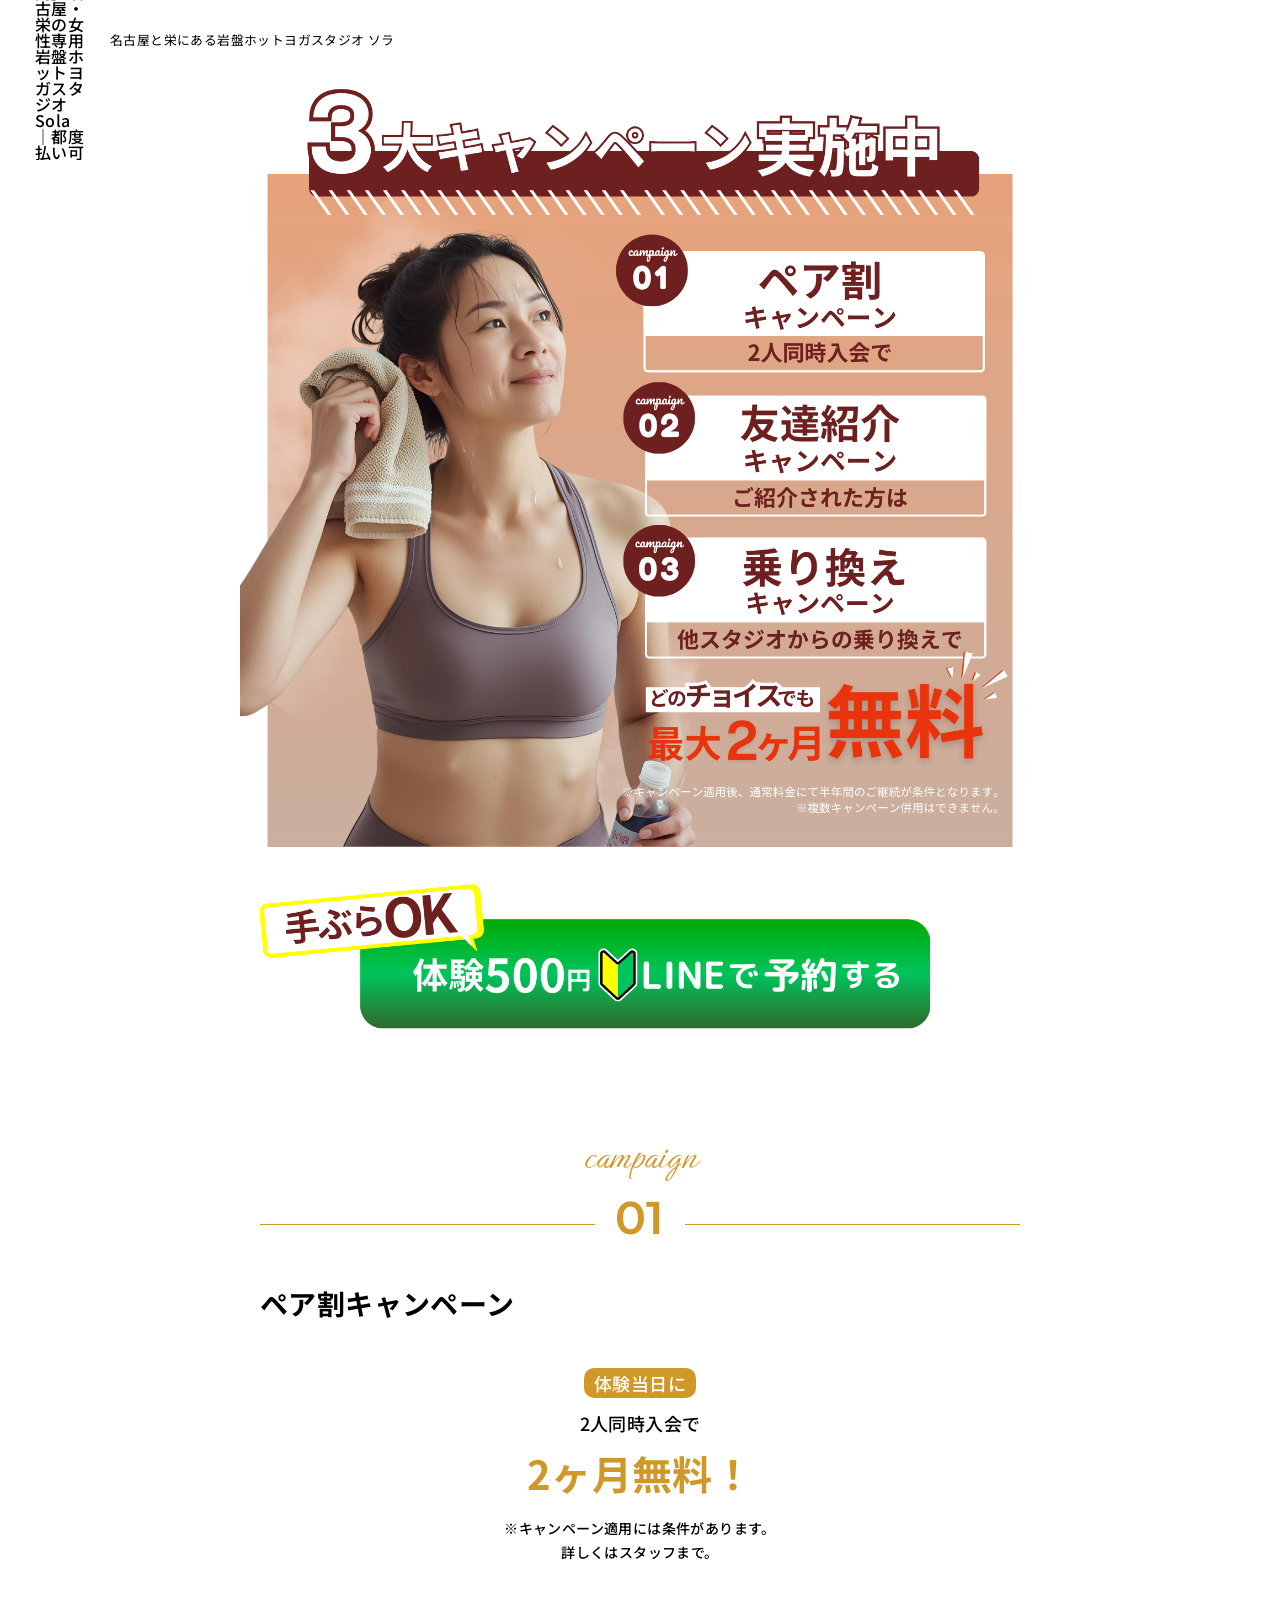
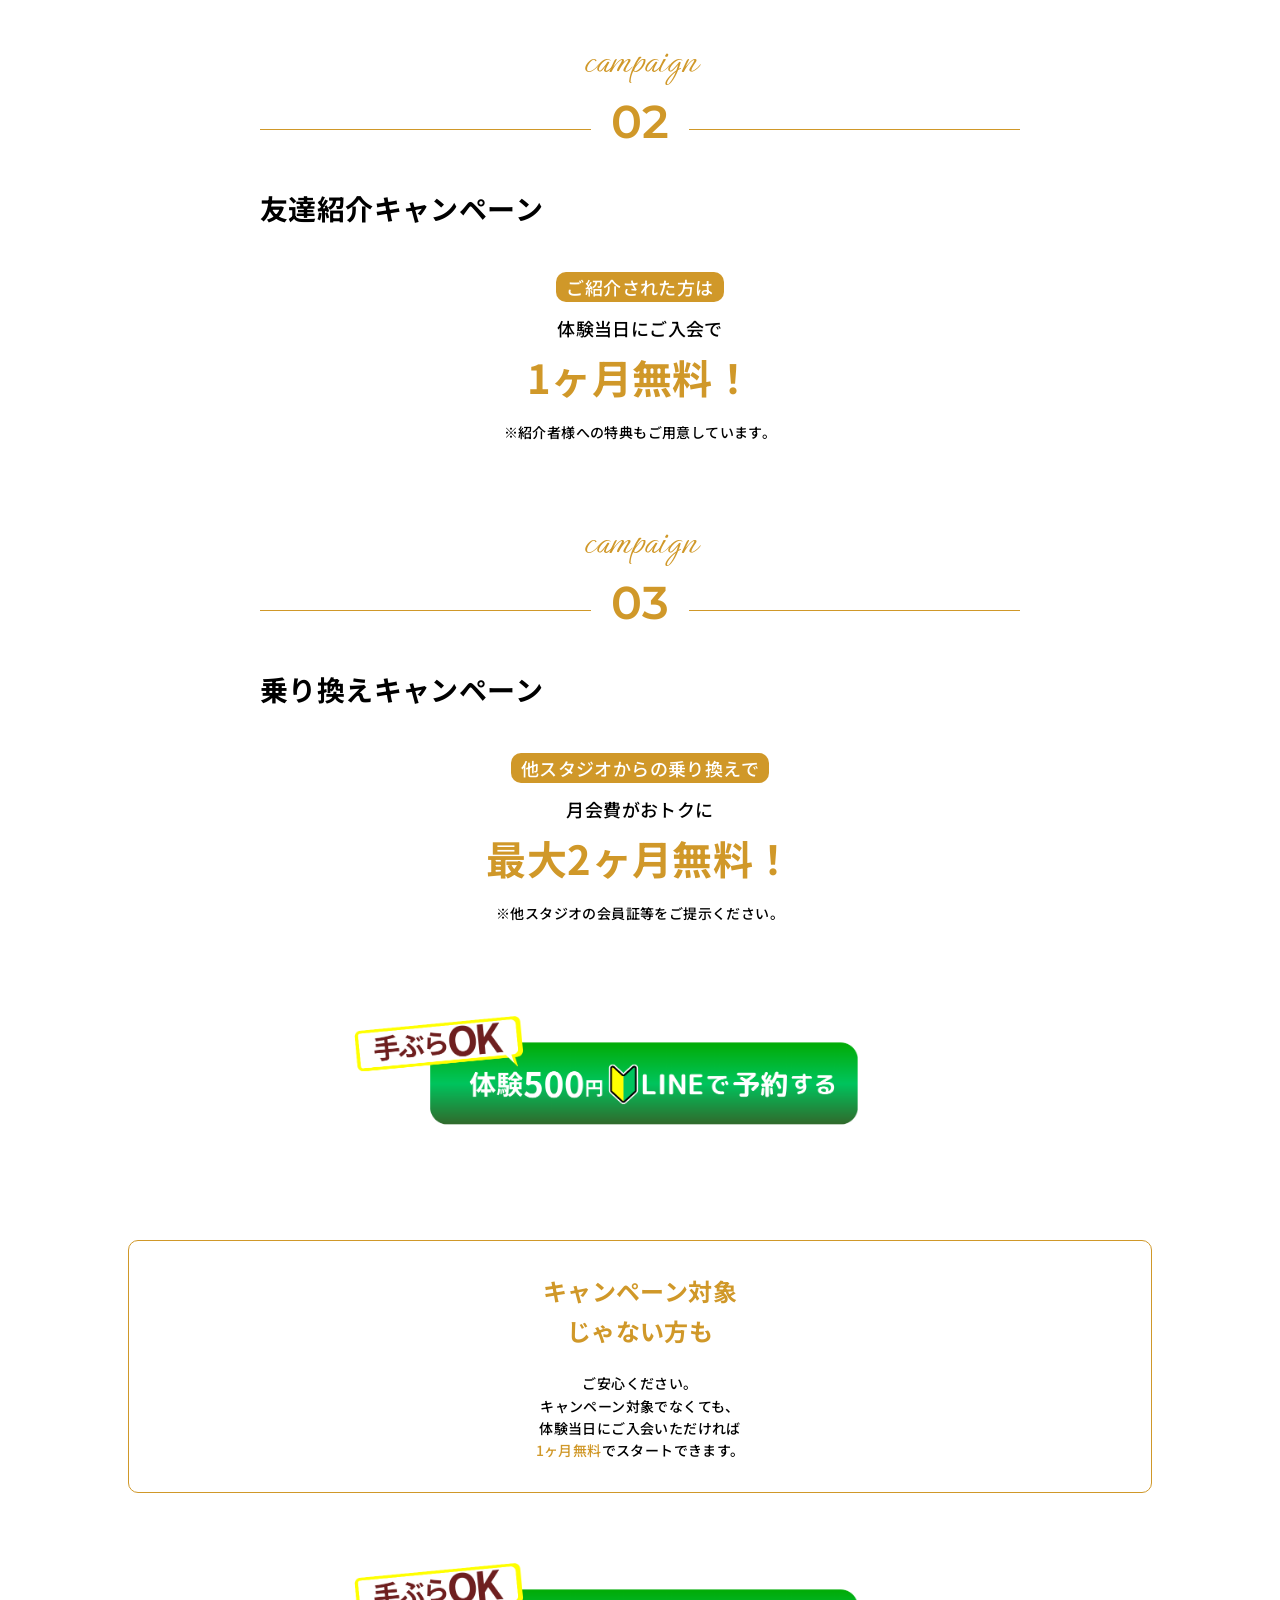
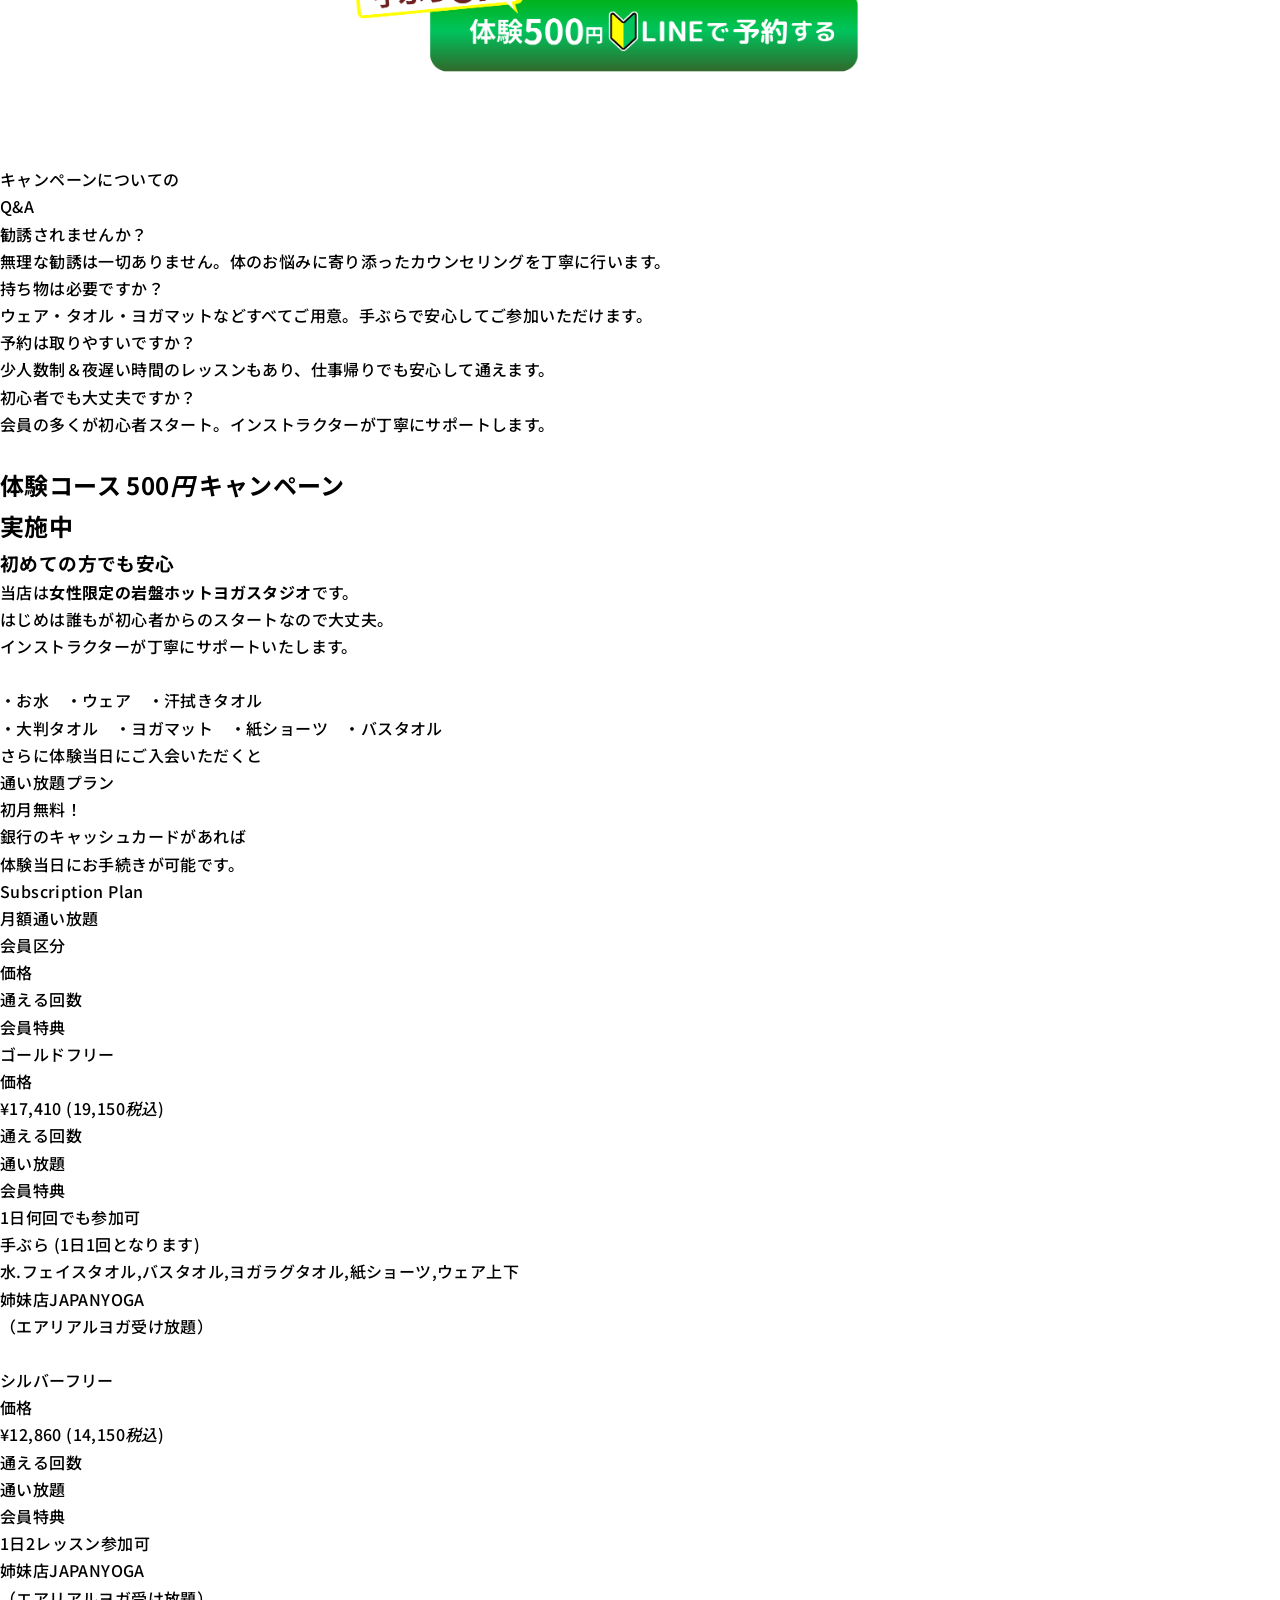
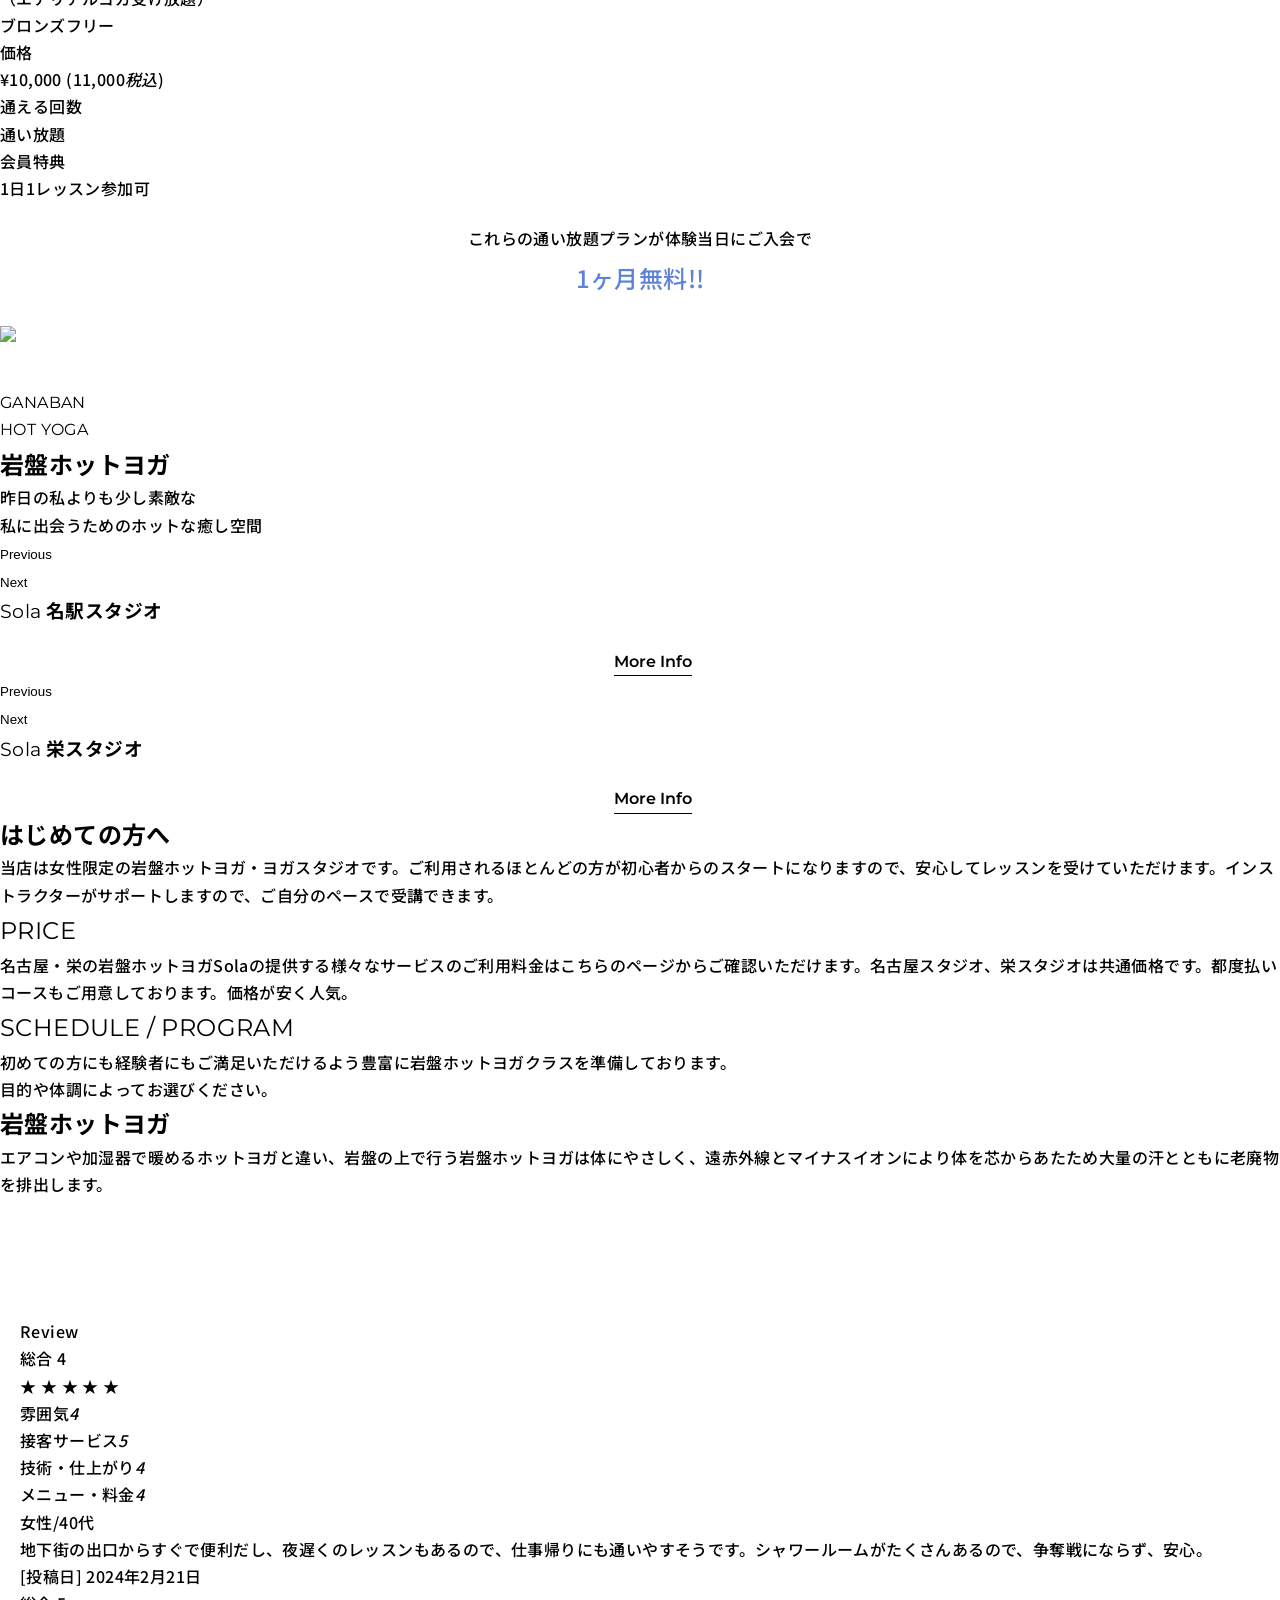
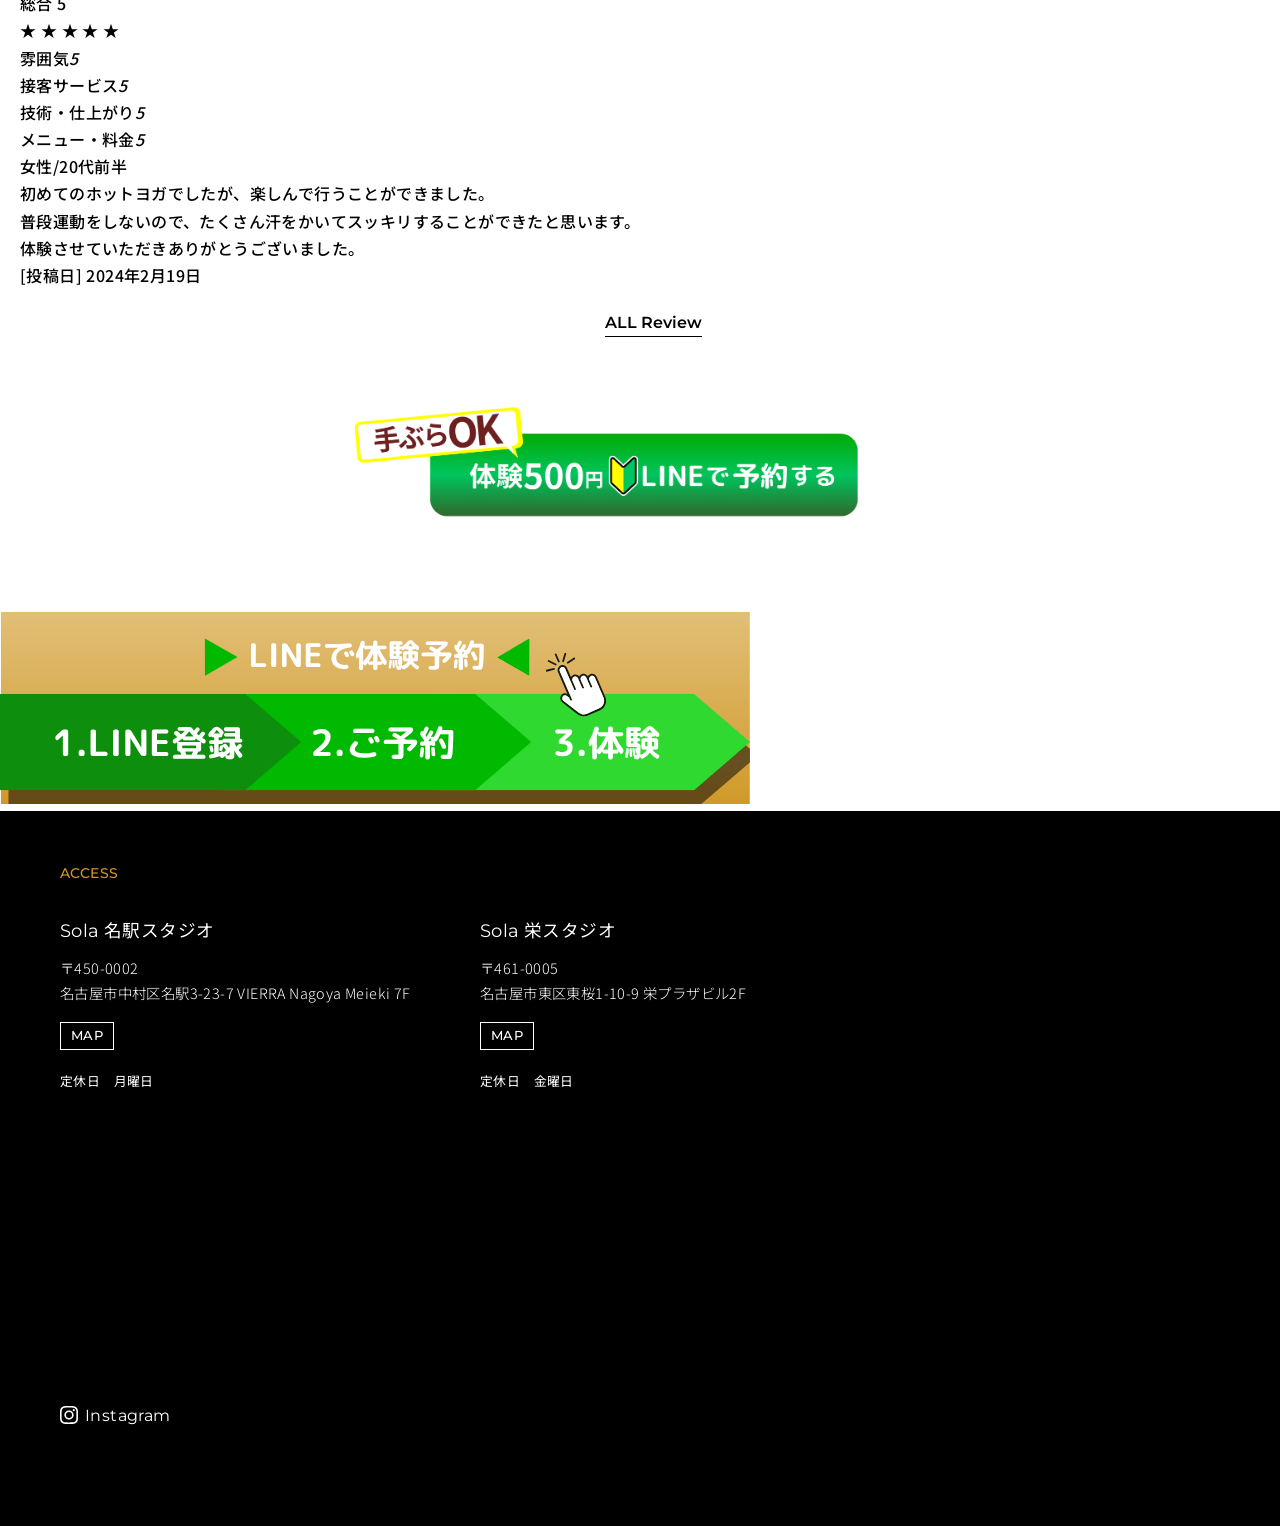
==== commit 389bfe65: "キャンペーン対象じゃない方も追加" ====
--- a/index.html
+++ b/index.html
@@ -112,6 +112,17 @@
 					</a>
 				</div>
 
+				<article class="campaign-sub">
+					<h3 class="campaign-sub-title">キャンペーン対象<br>じゃない方も</h3>
+					<p class="campaign-sub-text">ご安心ください。<br>キャンペーン対象でなくても、<br>体験当日にご入会いただければ<br><span>1ヶ月無料</span>でスタートできます。</p>
+				</article>
+
+				<div class="between-sections-cta">
+					<a href="https://page.line.me/yvw5386a?openQrModal=true">
+						<img src="cta-line-500yen.png" alt="LINEで予約する" class="fv-cta-image">
+					</a>
+				</div>
+
 			</section>
 
 			<!-- ④ Q&Aセクション -->
--- a/css/home.css
+++ b/css/home.css
@@ -1,2 +1,2 @@
-@import url(https://fonts.googleapis.com/css2?family=Ephesis&family=Montserrat:ital,wght@0,100..900;1,100..900&family=Noto+Sans+JP:wght@100..900&display=swap);:root{--lo1:390;--lo2:100vw}*{-webkit-box-sizing:border-box;box-sizing:border-box}*,body{margin:0;padding:0}body{color:#000;font-family:Noto Sans JP,sans-serif;font-weight:500;letter-spacing:.025em;line-height:1.7}li{list-style:none}img{height:auto;max-width:100%}a{color:inherit;text-decoration:none;-webkit-transition:all .3s ease;transition:all .3s ease}button{-webkit-appearance:none;-moz-appearance:none;appearance:none;background-color:transparent;border:none;cursor:pointer;outline:0;padding:0}.en{font-family:Montserrat,sans-serif;font-weight:400}.more-btn{-webkit-box-align:center;-ms-flex-align:center;-webkit-box-pack:center;-ms-flex-pack:center;align-items:center;display:-webkit-box;display:-ms-flexbox;display:flex;font-size:1rem;justify-content:center;letter-spacing:0;padding:20px 0 0}.more-btn a{display:block;font-family:Montserrat,sans-serif;font-weight:600;margin:0 0 0 26px}.more-btn a:after{background-color:#000;content:"";display:block;height:1px;width:100%}.header{-webkit-box-align:center;-ms-flex-align:center;align-items:center;display:-webkit-box;display:-ms-flexbox;display:flex;height:70px;padding:12px 20px}.header .logo{line-height:1;width:40px}.header h1{font-size:.7rem;font-weight:400;padding:0 0 0 15px}.fv-cta{padding:15px 0 20px}.campaign-item{padding:50px 20px 20px}.campaign-header{color:#d09829;line-height:1.4;position:relative;text-align:center}.campaign-header:after{background-color:#d09829;bottom:20px;content:"";display:block;height:1px;position:absolute;width:100%}.campaign-label{display:block;font-family:Ephesis,cursive;font-size:30px}.campaign-number{background-color:#fff;display:inline-block;font-family:Montserrat,sans-serif;font-size:36px;font-weight:600;padding:0 10px;position:relative;z-index:1}.campaign-title{color:#000;font-size:28px;padding:20px 0 0}.campaign-badge{padding:40px 0 0;text-align:center}.campaign-badge .badge-text{background-color:#d09829;border-radius:10px;color:#fff;padding:2px 10px}.campaign-condition{padding:10px 0 0;text-align:center}.campaign-condition strong{color:#d09829;display:block;font-size:30px}.campaign-note{font-size:12px;padding:10px 0 0;text-align:center}.between-sections-cta{padding:70px 0}.price-text .text{font-weight:500;line-height:2;padding:20px 0;text-align:center}.price-text .text span{color:#5d82da;font-size:1.5rem}.price-text .btn a{display:block}.ganban{padding:40px 0 0}.review{padding:120px 20px 0}.footer{background-color:#000;color:#fff;padding:50px 30px 160px}.footer-title{color:#d09829;font-family:Montserrat,sans-serif;font-size:.9rem;padding:0 0 30px}.footer-list li{padding:0 0 50px}.footer-list li h2{font-size:1.1rem;font-weight:400}.footer-list li .address{font-size:.9rem;font-weight:300;padding:10px 0 0}.footer-list li .map{padding:15px 0 0}.footer-list li .map a{border:1px solid #fff;display:inline-block;font-family:Montserrat,sans-serif;font-size:.8rem;padding:2px 10px}.footer-list li .holiday{font-size:.8rem;font-weight:400;padding:20px 0 0}.footer-list li .google{height:200px;padding:40px 0 0;width:100%}.footer-list li .google iframe{height:100%;width:100%}.footer .sns{padding:40px 0 0}.footer .sns-ig{-webkit-box-align:center;-ms-flex-align:center;align-items:center;display:-webkit-box;display:-ms-flexbox;display:flex;font-family:Montserrat,sans-serif;font-size:1rem;font-weight:400}.footer .sns-ig:before{background-image:url(../ig_icon_white.svg);background-size:100% auto;content:"";display:block;height:18px;margin:0 7px 0 0;width:18px}@media only screen and (min-width:769px){:root{--lo1:1440;--lo2:100vw}.header{height:80px;padding:12px 35px}.header .logo{width:50px}.header h1{font-size:.8rem;padding:0 0 0 25px}.fv{margin:0 auto;max-width:800px}.fv-cta{padding:30px 0 20px}.campaign-item{margin:0 auto;max-width:800px}.campaign-header:after{bottom:25px}.campaign-label{font-size:40px}.campaign-number{font-size:46px;padding:0 20px}.campaign-title{padding:30px 0 0}.campaign-badge .badge-text,.campaign-condition{font-size:18px}.campaign-condition strong{font-size:40px}.campaign-note{font-size:14px}.between-sections-cta{margin:0 auto;max-width:600px}.lp-flow{left:auto;max-width:1000px;right:30px}.footer{padding:50px 60px 180px}.footer-list{-webkit-box-align:start;-ms-flex-align:start;align-items:flex-start;display:-webkit-box;display:-ms-flexbox;display:flex}.footer-list li{padding:0 50px 50px 0;width:420px}.footer-list li .google{padding:30px 0 0}.footer .sns{padding:60px 0 0}}
+@import url(https://fonts.googleapis.com/css2?family=Ephesis&family=Montserrat:ital,wght@0,100..900;1,100..900&family=Noto+Sans+JP:wght@100..900&display=swap);:root{--lo1:390;--lo2:100vw}*{-webkit-box-sizing:border-box;box-sizing:border-box}*,body{margin:0;padding:0}body{color:#000;font-family:Noto Sans JP,sans-serif;font-weight:500;letter-spacing:.025em;line-height:1.7}li{list-style:none}img{height:auto;max-width:100%}a{color:inherit;text-decoration:none;-webkit-transition:all .3s ease;transition:all .3s ease}button{-webkit-appearance:none;-moz-appearance:none;appearance:none;background-color:transparent;border:none;cursor:pointer;outline:0;padding:0}.en{font-family:Montserrat,sans-serif;font-weight:400}.more-btn{-webkit-box-align:center;-ms-flex-align:center;-webkit-box-pack:center;-ms-flex-pack:center;align-items:center;display:-webkit-box;display:-ms-flexbox;display:flex;font-size:1rem;justify-content:center;letter-spacing:0;padding:20px 0 0}.more-btn a{display:block;font-family:Montserrat,sans-serif;font-weight:600;margin:0 0 0 26px}.more-btn a:after{background-color:#000;content:"";display:block;height:1px;width:100%}.header{-webkit-box-align:center;-ms-flex-align:center;align-items:center;display:-webkit-box;display:-ms-flexbox;display:flex;height:70px;padding:12px 20px}.header .logo{line-height:1;width:40px}.header h1{font-size:.7rem;font-weight:400;padding:0 0 0 15px}.fv-cta{padding:15px 0 20px}.campaign-item{padding:50px 20px 20px}.campaign-header{color:#d09829;line-height:1.4;position:relative;text-align:center}.campaign-header:after{background-color:#d09829;bottom:20px;content:"";display:block;height:1px;position:absolute;width:100%}.campaign-label{display:block;font-family:Ephesis,cursive;font-size:30px}.campaign-number{background-color:#fff;display:inline-block;font-family:Montserrat,sans-serif;font-size:36px;font-weight:600;padding:0 10px;position:relative;z-index:1}.campaign-title{color:#000;font-size:28px;padding:20px 0 0}.campaign-badge{padding:40px 0 0;text-align:center}.campaign-badge .badge-text{background-color:#d09829;border-radius:10px;color:#fff;padding:2px 10px}.campaign-condition{padding:10px 0 0;text-align:center}.campaign-condition strong{color:#d09829;display:block;font-size:30px}.campaign-note{font-size:12px;padding:10px 0 0;text-align:center}.campaign-sub{border:1px solid #d09829;border-radius:10px;margin:20px auto 0;padding:30px 0;text-align:center;width:80%}.campaign-sub-title{color:#d09829;font-size:24px}.campaign-sub-text{font-size:14px;line-height:1.6;padding:20px 0 0}.campaign-sub-text span{color:#d09829}.between-sections-cta{padding:70px 0}.price-text .text{font-weight:500;line-height:2;padding:20px 0;text-align:center}.price-text .text span{color:#5d82da;font-size:1.5rem}.price-text .btn a{display:block}.ganban{padding:40px 0 0}.review{padding:120px 20px 0}.footer{background-color:#000;color:#fff;padding:50px 30px 160px}.footer-title{color:#d09829;font-family:Montserrat,sans-serif;font-size:.9rem;padding:0 0 30px}.footer-list li{padding:0 0 50px}.footer-list li h2{font-size:1.1rem;font-weight:400}.footer-list li .address{font-size:.9rem;font-weight:300;padding:10px 0 0}.footer-list li .map{padding:15px 0 0}.footer-list li .map a{border:1px solid #fff;display:inline-block;font-family:Montserrat,sans-serif;font-size:.8rem;padding:2px 10px}.footer-list li .holiday{font-size:.8rem;font-weight:400;padding:20px 0 0}.footer-list li .google{height:200px;padding:40px 0 0;width:100%}.footer-list li .google iframe{height:100%;width:100%}.footer .sns{padding:40px 0 0}.footer .sns-ig{-webkit-box-align:center;-ms-flex-align:center;align-items:center;display:-webkit-box;display:-ms-flexbox;display:flex;font-family:Montserrat,sans-serif;font-size:1rem;font-weight:400}.footer .sns-ig:before{background-image:url(../ig_icon_white.svg);background-size:100% auto;content:"";display:block;height:18px;margin:0 7px 0 0;width:18px}@media only screen and (min-width:769px){:root{--lo1:1440;--lo2:100vw}.header{height:80px;padding:12px 35px}.header .logo{width:50px}.header h1{font-size:.8rem;padding:0 0 0 25px}.fv{margin:0 auto;max-width:800px}.fv-cta{padding:30px 0 20px}.campaign-item{margin:0 auto;max-width:800px}.campaign-header:after{bottom:25px}.campaign-label{font-size:40px}.campaign-number{font-size:46px;padding:0 20px}.campaign-title{padding:30px 0 0}.campaign-badge .badge-text,.campaign-condition{font-size:18px}.campaign-condition strong{font-size:40px}.campaign-note{font-size:14px}.between-sections-cta{margin:0 auto;max-width:600px}.lp-flow{left:auto;max-width:1000px;right:30px}.footer{padding:50px 60px 180px}.footer-list{-webkit-box-align:start;-ms-flex-align:start;align-items:flex-start;display:-webkit-box;display:-ms-flexbox;display:flex}.footer-list li{padding:0 50px 50px 0;width:420px}.footer-list li .google{padding:30px 0 0}.footer .sns{padding:60px 0 0}}
 /*# sourceMappingURL=maps/home.css.map */
